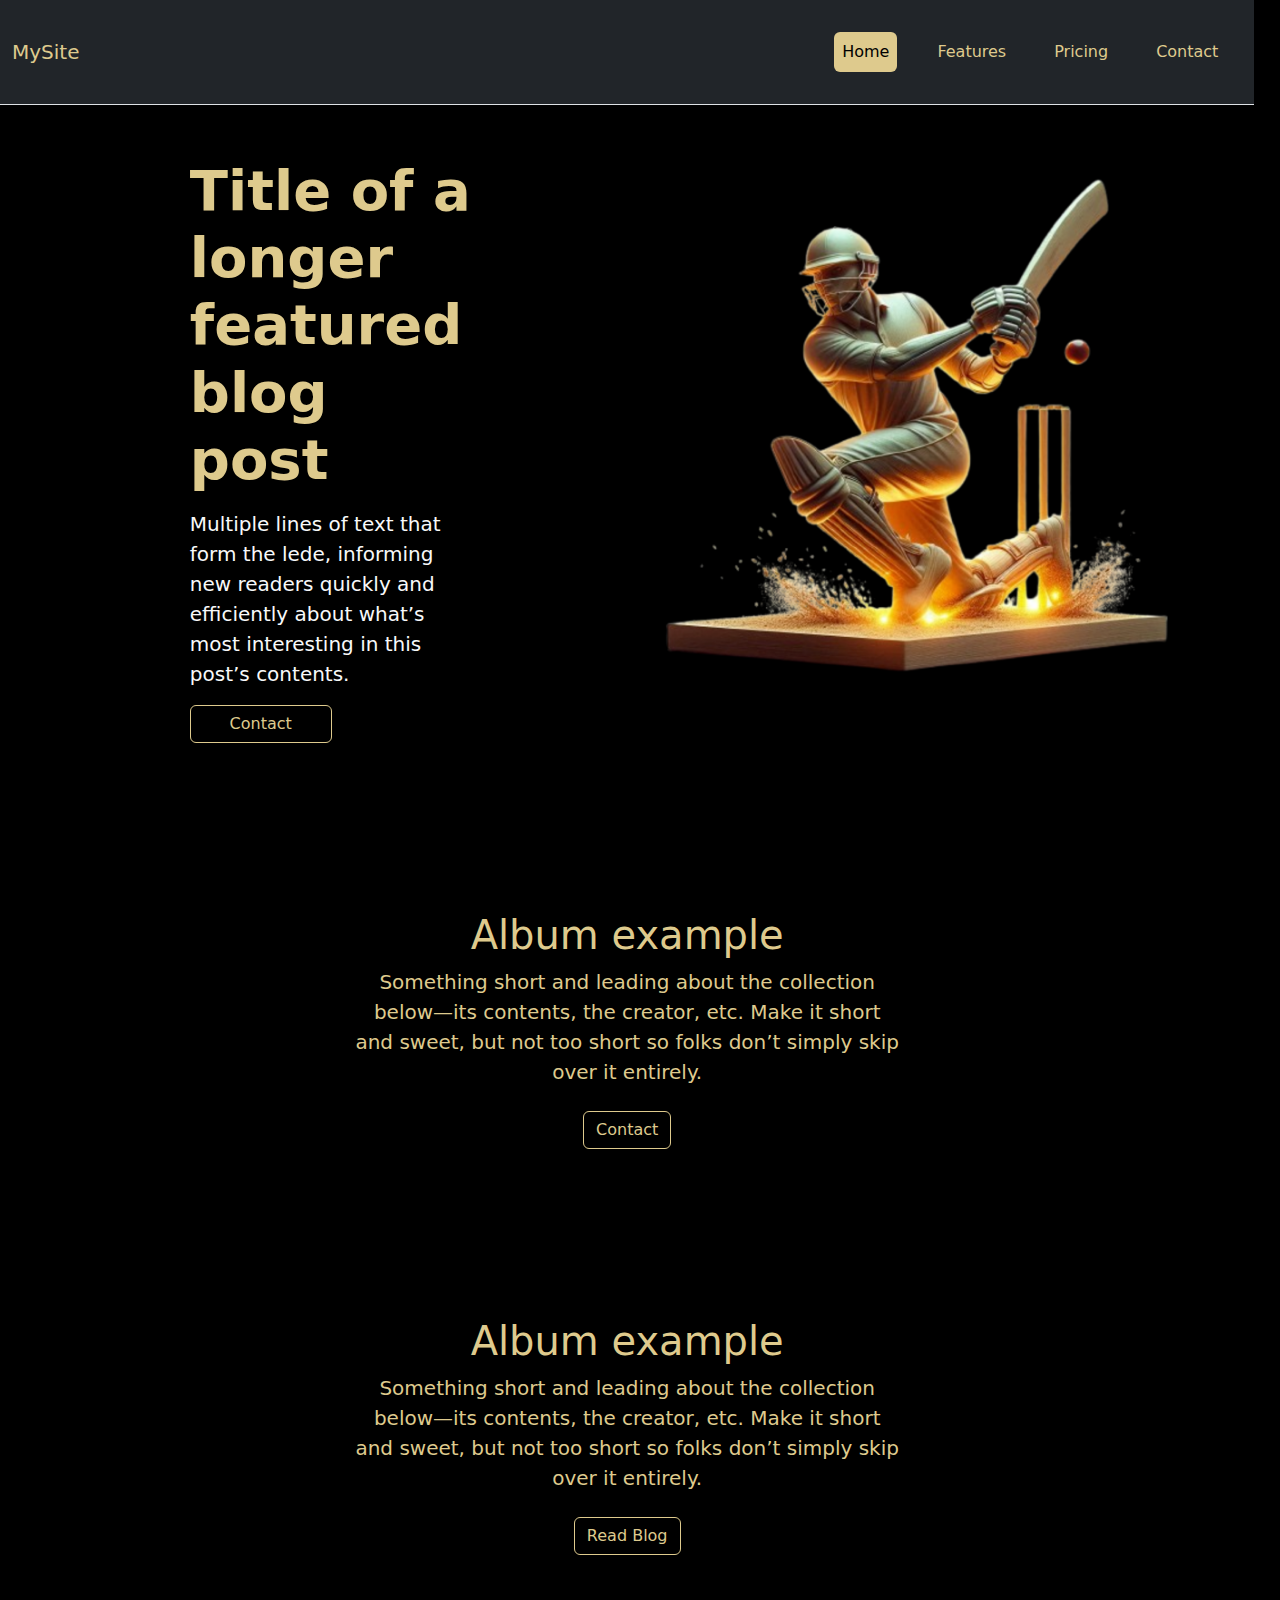
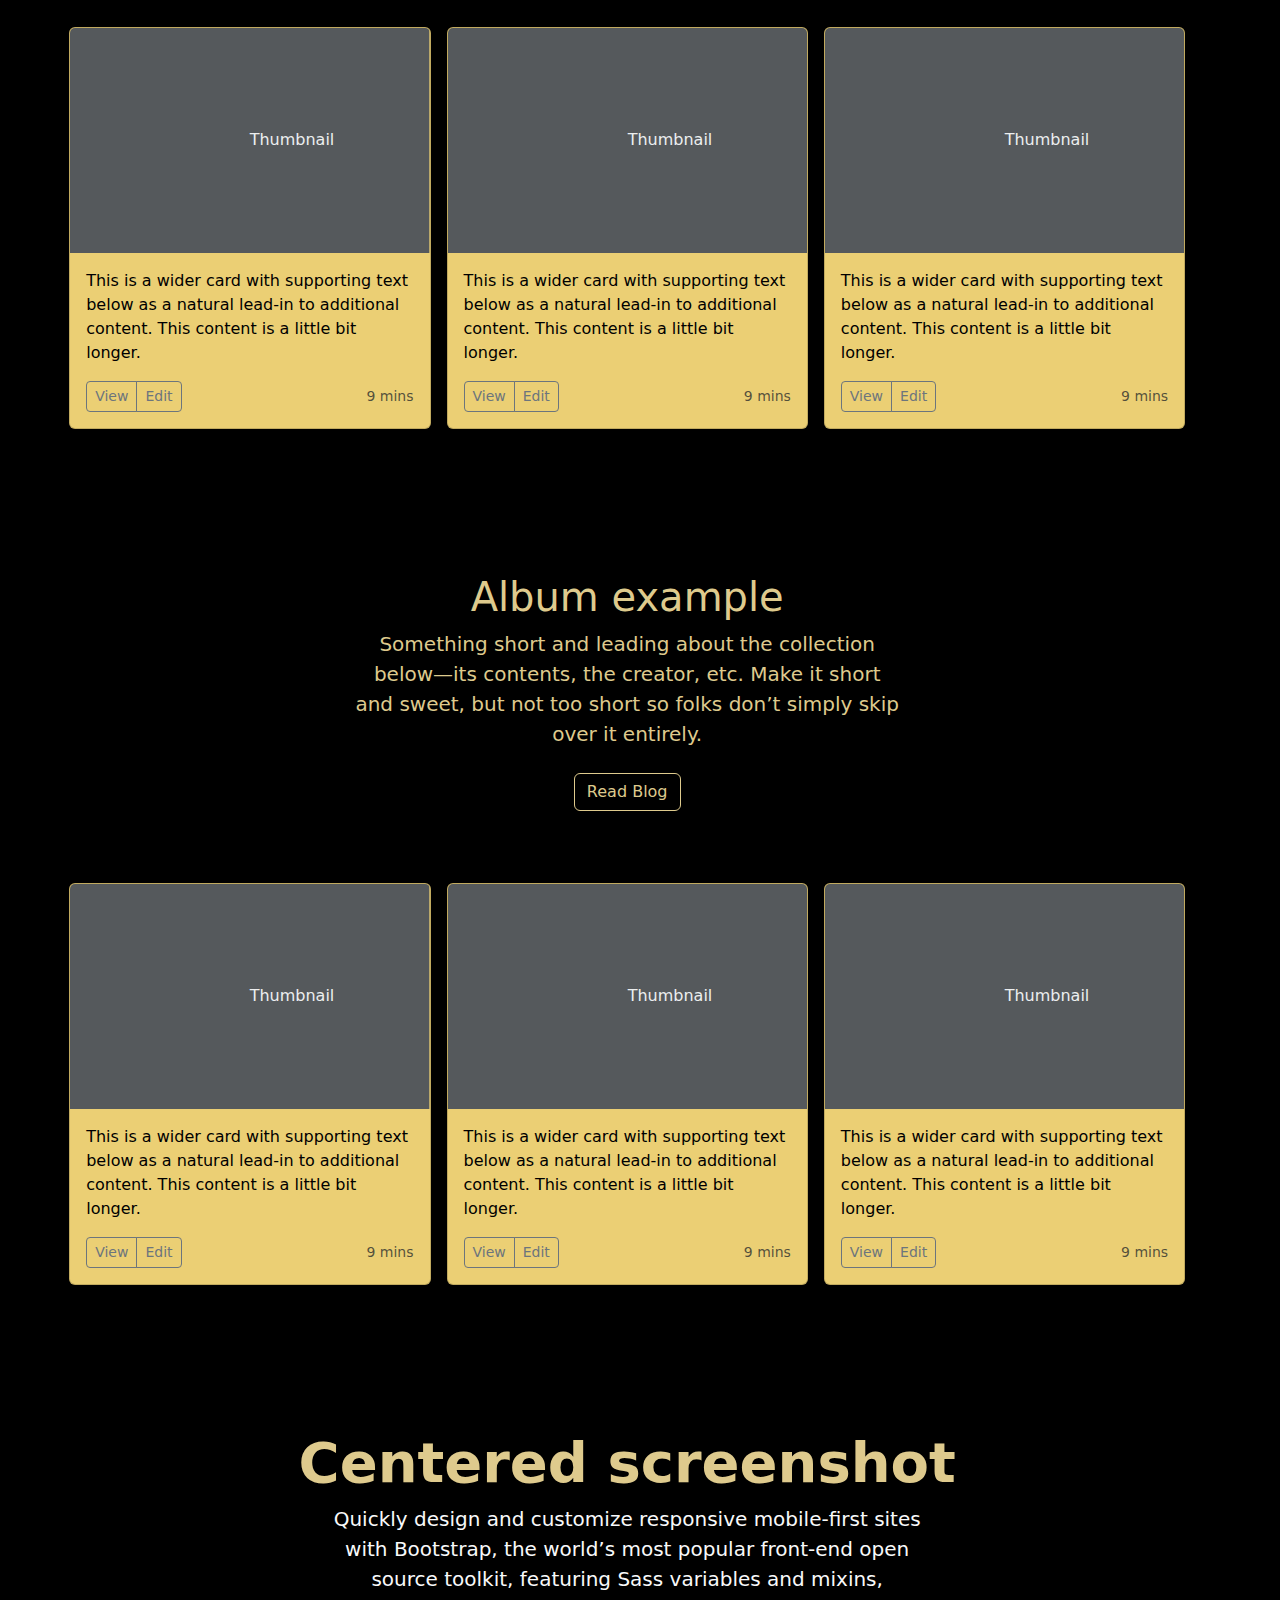
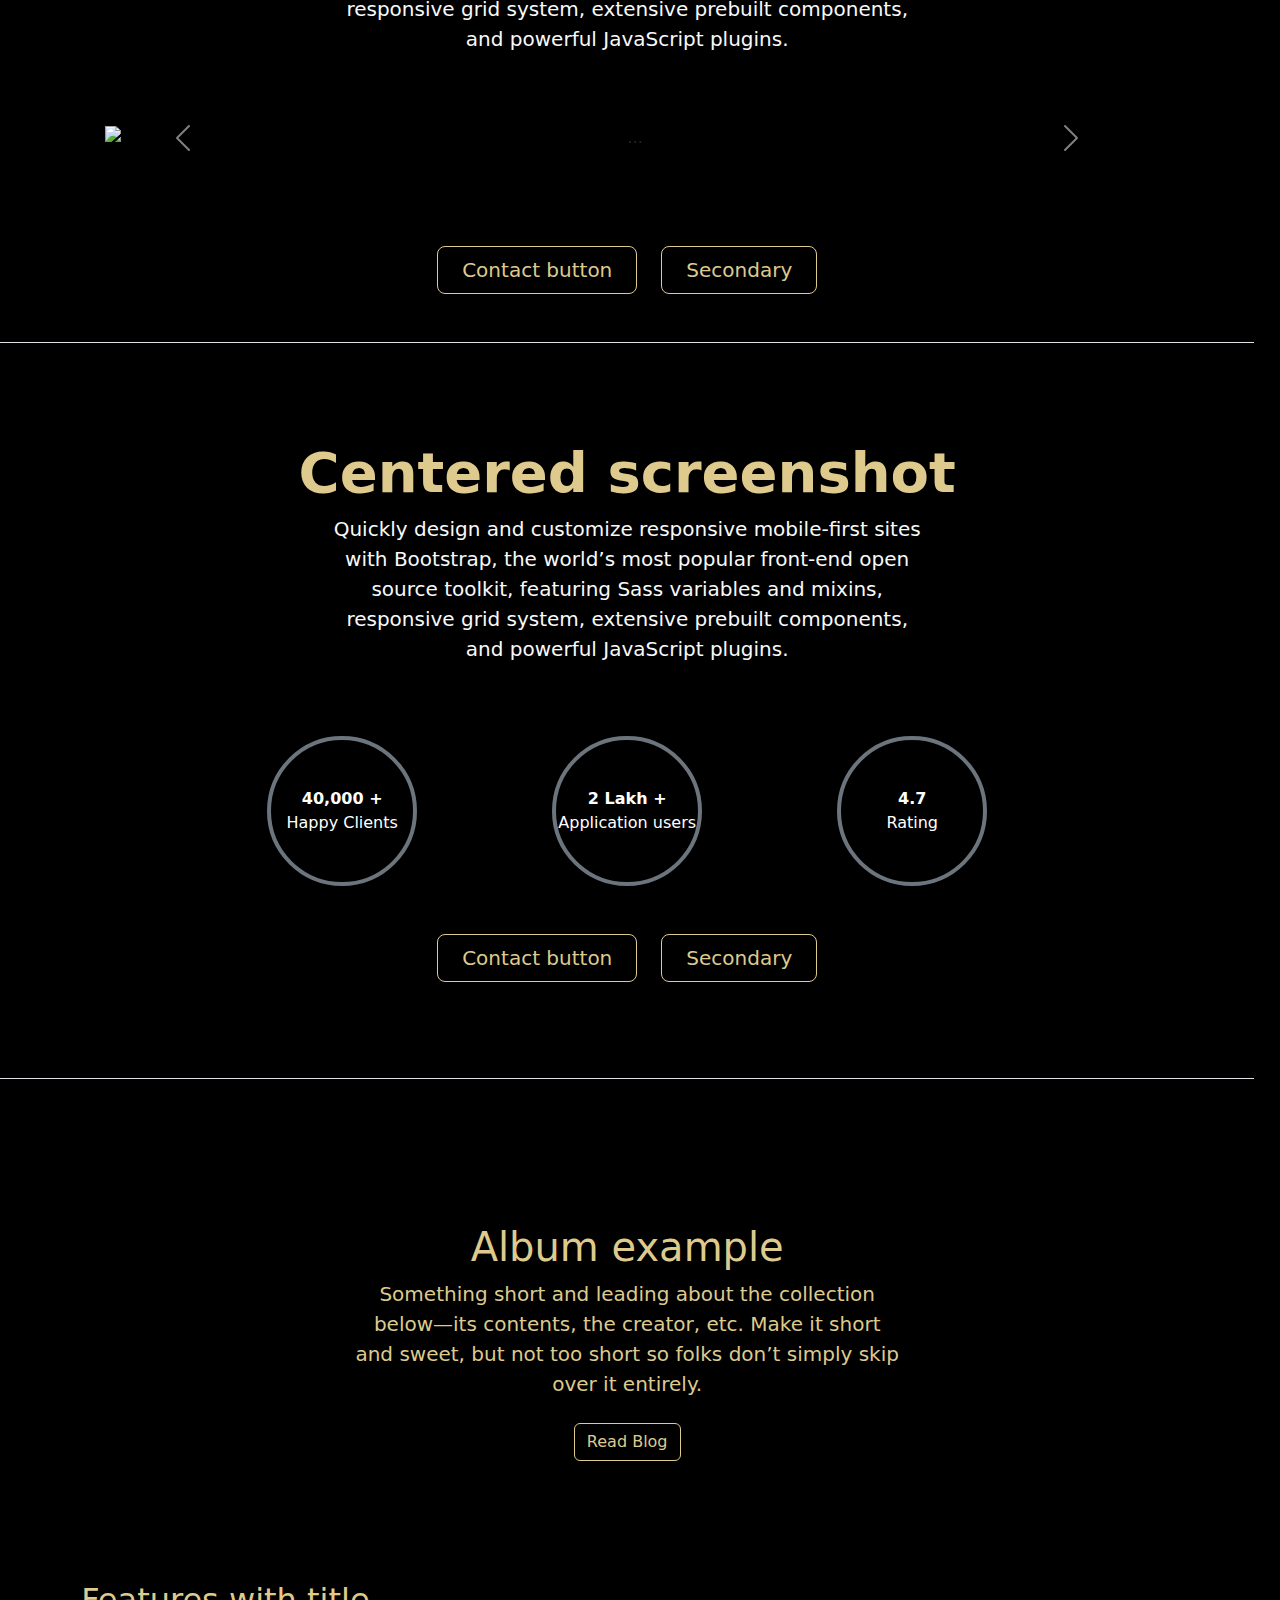
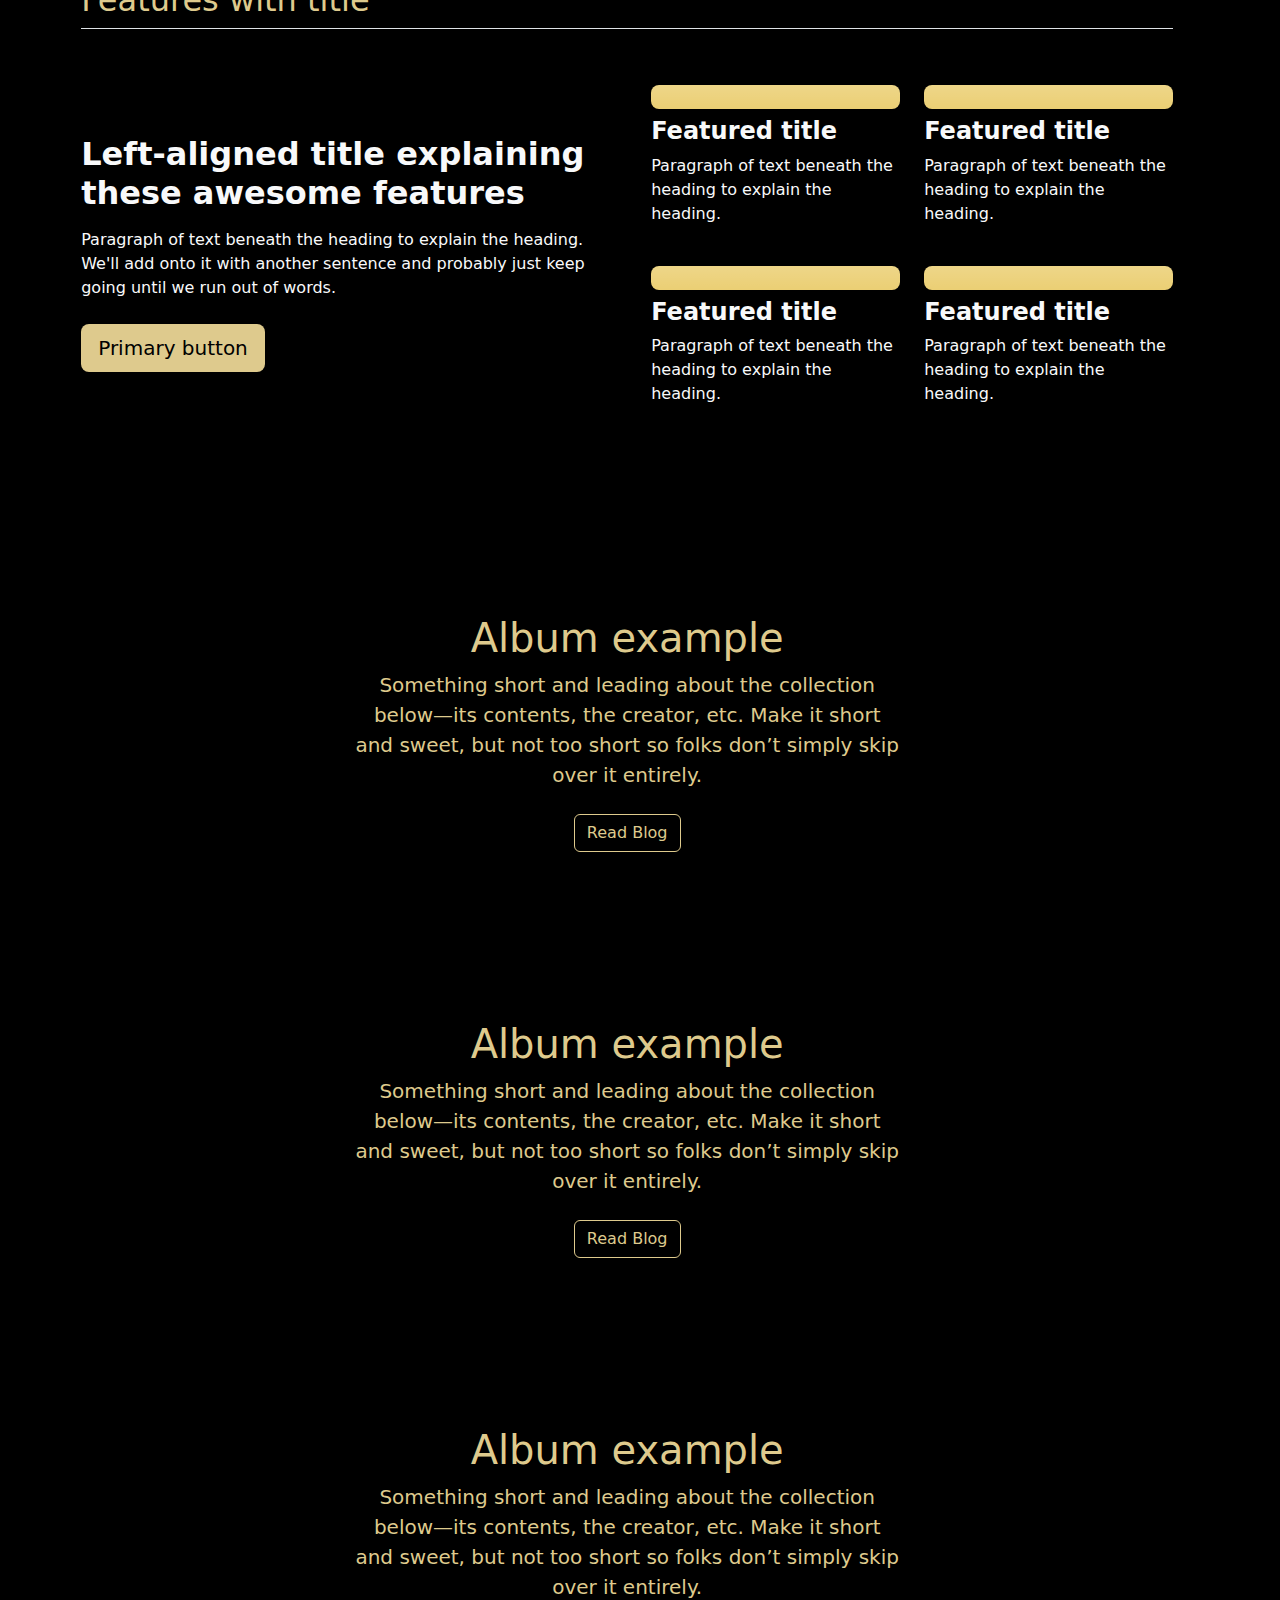
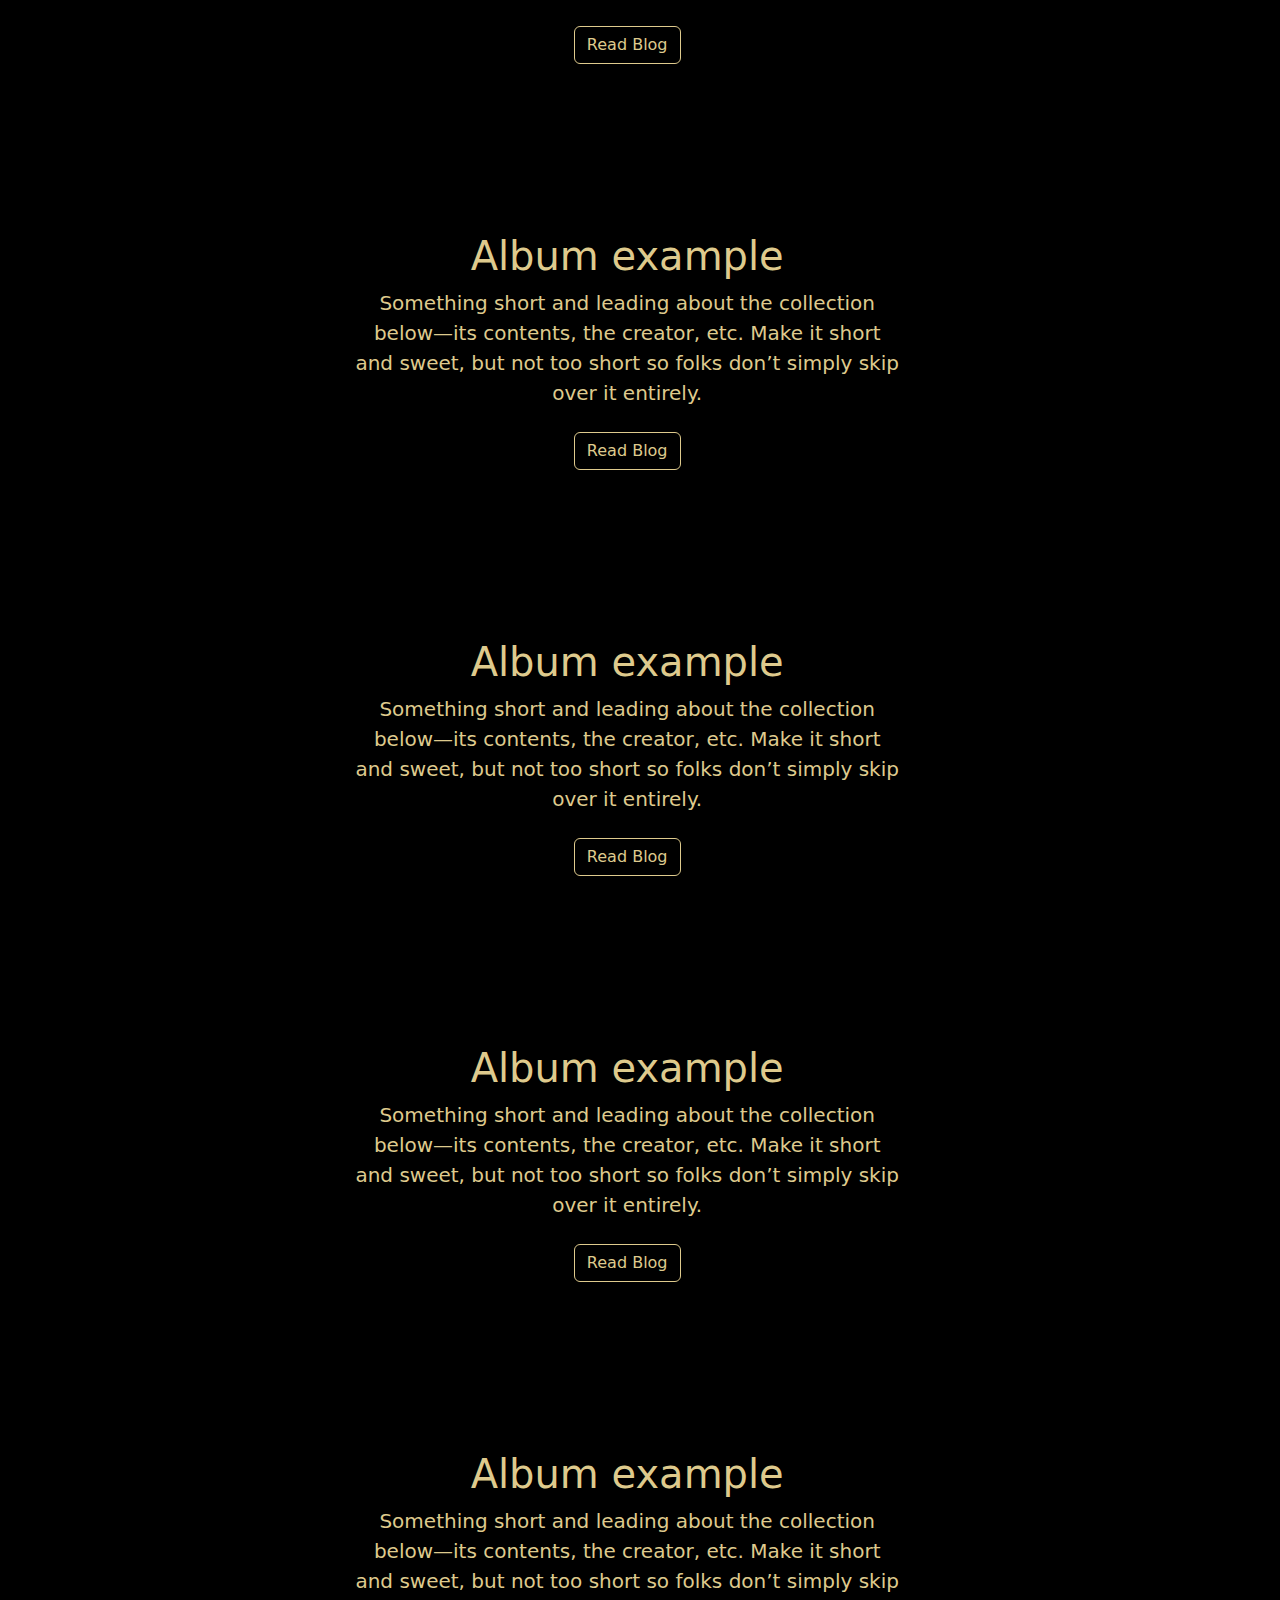
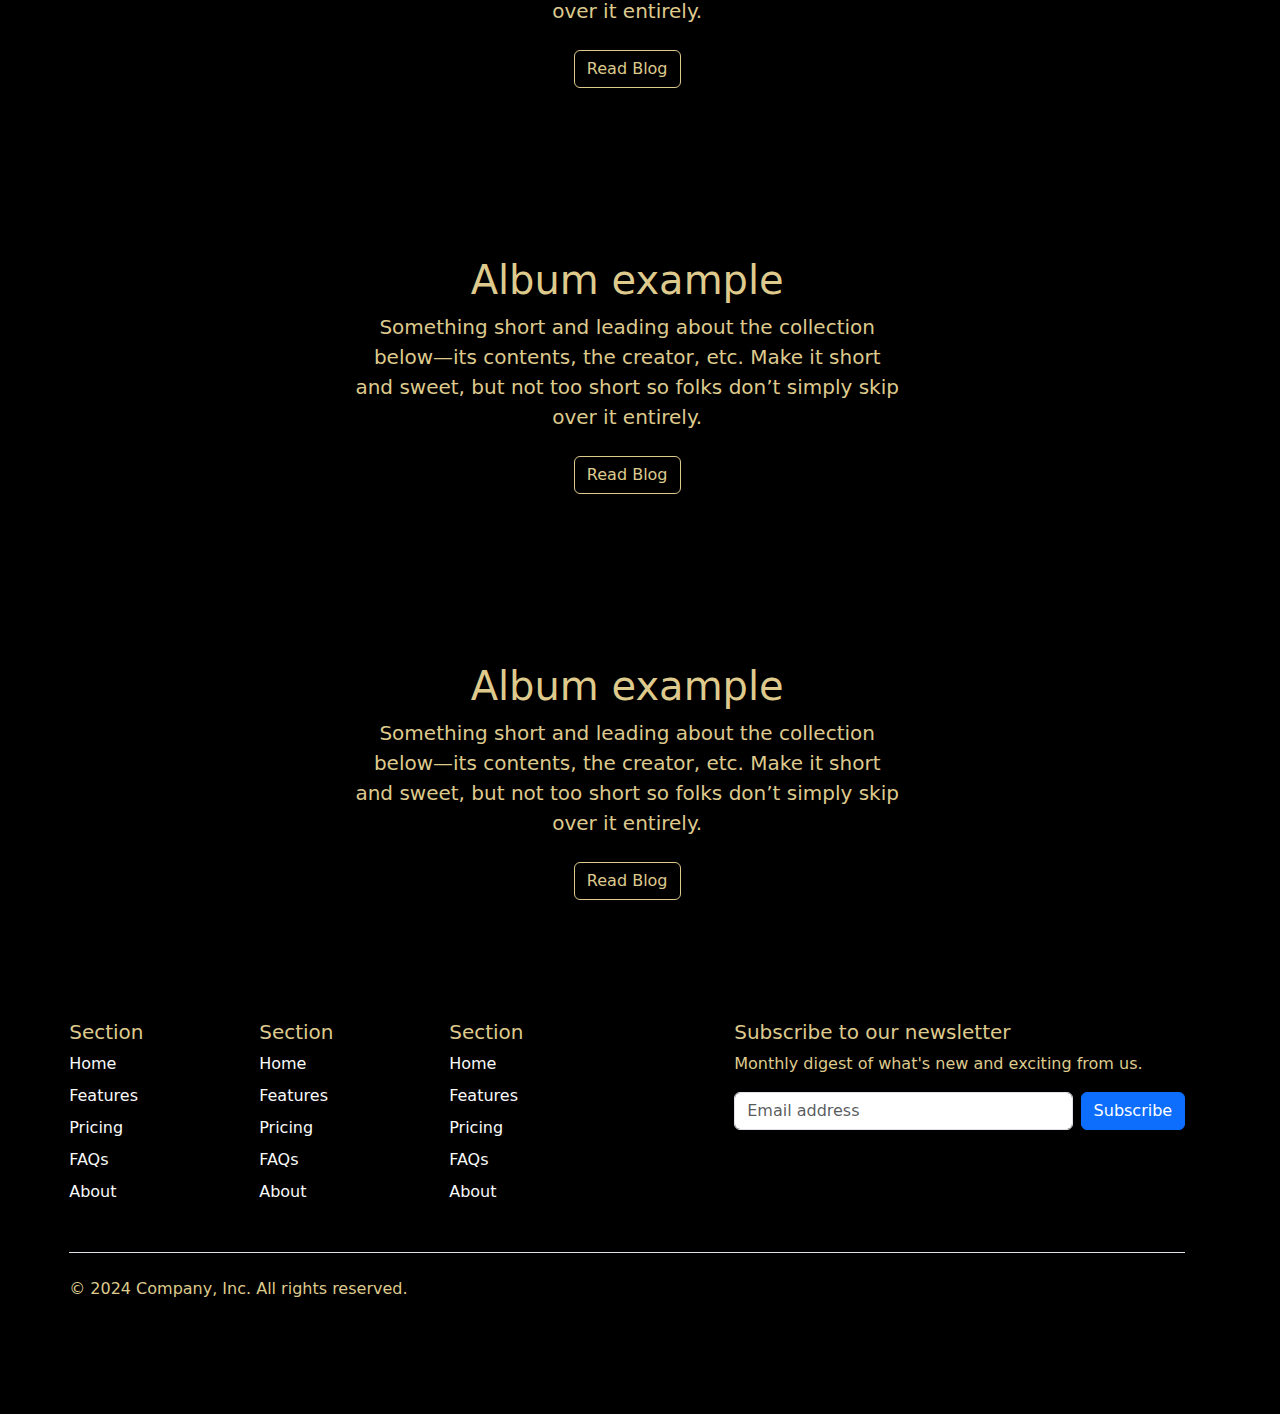
==== index.html @ 8dbb7ee0 "home page" ====
<!doctype html>
<html lang="en">

<head>
  <meta charset="utf-8">
  <meta name="viewport" content="width=device-width, initial-scale=1">
  <title>Bootstrap demo</title>
  <link href="https://cdn.jsdelivr.net/npm/bootstrap@5.3.3/dist/css/bootstrap.min.css" rel="stylesheet" integrity="sha384-QWTKZyjpPEjISv5WaRU9OFeRpok6YctnYmDr5pNlyT2bRjXh0JMhjY6hW+ALEwIH" crossorigin="anonymous">

  <style>
    /* Prevent the website from shrinking below 600px */
    body {
      /* min-width: 380px; */
      max-width: 98vw;
    }
    .text-bg{
      background-color: #EBCF74;
    }
    .activation {
      color: black;
      background-color: rgb(222 202 141);
    }
    
    .bg-card {
      color: black;
      background-color: #EBCF74;
    }

    .text-color {
      color: rgb(222 202 141);
    }

    .btn-full-color {
      color: black;
      background-color: rgb(222 202 141);
    }

    .btn-full-color:hover {
      color: black;
      background-color: rgb(219, 176, 50);
    }

    .btn-outline-warning:hover {
      background-color: rgb(222 202 141)
    }

    .btn-outline-warning {
      border-color: rgb(222 202 141);
      color: rgb(222 202 141);
    }

    .navbar-toggler {
      border-color: rgb(222 202 141);
      /* uses Bootstrap's yellow */
    }

    .navbar-toggler-icon {
      background-image: url("data:image/svg+xml;charset=utf8,%3Csvg viewBox='0 0 30 30' xmlns='http://www.w3.org/2000/svg'%3E%3Cpath stroke='%23ffc107' stroke-width='2' stroke-linecap='round' stroke-miterlimit='10' d='M4 7h22M4 15h22M4 23h22'/%3E%3C/svg%3E");
    }
  </style>

</head>

<body class="bg-black">
  <div class="main ">

    <!-- Navbar -->
    <!-- <div class="container sticky-top bg-dark">
            <header class="d-flex flex-wrap justify-content-center py-3 mb-4 border-bottom"> -->
    <!--link of logo-->
    <!-- <a href="/"
                    class="d-flex align-items-center mb-3 mb-md-0 me-md-auto link-body-emphasis text-decoration-none">
                    <svg class="bi me-2" width="40" height="32">
                        <use xlink:href="#bootstrap"></use>
                    </svg>
                    <span class="fs-4 text-color">Simple header</span>
                </a>

                <ul class="nav nav-pills ">
                    <li class="nav-item "><a href="#" class="nav-link  active bg-card text-dark"
                            aria-current="page">Home</a></li>
                    <li class="nav-item "><a href="#" class="nav-link  text-color">Features</a></li>
                    <li class="nav-item"><a href="#" class="nav-link text-color">Pricing</a></li>
                    <li class="nav-item"><a href="#" class="nav-link text-color">FAQs</a></li>
                    <li class="nav-item"><a href="#" class="nav-link text-color">About</a></li>
                </ul> -->
    <!-- </header>
        </div> -->
    <!-- Sticky Navbar -->
    <nav class="navbar navbar-expand-lg navbar-dark bg-dark sticky-top  py-3 mb-1 border-bottom">
      <div class="container-fluid ">
        <a class="navbar-brand text-color" href="#">MySite</a>
        <button class="navbar-toggler" type="button" data-bs-toggle="collapse" data-bs-target="#navbarNav" aria-controls="navbarNav" aria-expanded="false" aria-label="Toggle navigation">
          <span class="navbar-toggler-icon "></span>
        </button>

        <div class="collapse navbar-collapse" id="navbarNav">
          <ul class="navbar-nav ms-auto nav-pills">
            <!-- Align right on large screens -->
            <li class="nav-item m-2 p-2">
              <a class="nav-link  p-2 activation " aria-current="page" href="#">Home</a>
            </li>
            <li class="nav-item m-2 p-2">
              <a class="nav-link text-color p-2" href="#">Features</a>
            </li>
            <li class="nav-item m-2 p-2">
              <a class="nav-link text-color p-2" href="#">Pricing</a>
            </li>
            <li class="nav-item m-2 p-2">
              <a class="nav-link text-color p-2" href="#">Contact</a>
            </li>
          </ul>
        </div>
      </div>
    </nav>

    <!-- testing image -->
    <div class="bg row p-4 p-md-5 mb-4 rounded text-body-emphasis" style="background-image: url('./images/bg2.png')">
      <div class="col-12 col-md-6 order-1 order-md-0">
        <div class="col-lg-6 px-0 mx-auto">
          <h1 class="display-4  text-color fw-bold">Title of a longer featured blog post</h1>
          <p class="lead my-3 text-light">Multiple lines of text that form the lede, informing new readers
            quickly and efficiently about what’s most interesting in this post’s contents.</p>
          <button type="button" class=" btn btn-outline-warning col-6">Contact</button>
        </div>
      </div>
      <div class="col-12 col-md-6 order-0 order-md-1">
        <div class="col-auto ">
          <img src="./images/trans.png" class="img-fluid" alt="...">
        </div>
      </div>
    </div>

    <!-- text 1 -->
    <section class="py-5 text-center container pb-0">
      <div class="row py-lg-5">
        <div class="col-lg-6 col-md-8 mx-auto">
          <h1 class="text-color">Album example</h1>
          <p class="lead text-color">Something short and leading about the collection below—its contents,
            the creator, etc. Make it short and sweet, but not too short so folks don’t simply skip over it
            entirely.</p>
          <p>
            <a href="#" class="btn  my-2 btn-outline-warning">Contact</a>
          </p>
        </div>
      </div>
    </section>

    <!-- text 2 -->
    <section class="py-5 text-center container pb-0">
      <div class="row py-lg-5">
        <div class="col-lg-6 col-md-8 mx-auto">
          <h1 class="text-color">Album example</h1>
          <p class="lead text-color">Something short and leading about the collection below—its contents,
            the creator, etc. Make it short and sweet, but not too short so folks don’t simply skip over it
            entirely.</p>
          <p>
            <a href="#" class="btn  my-2 btn-outline-warning">Read Blog</a>
          </p>
        </div>
      </div>
    </section>

    <!-- blog posts  -->
    <div class="album py-5 pt-0">
      <div class="container">

        <div class="row row-cols-1 row-cols-sm-2 row-cols-md-3 g-3">

          <div class="col">
            <div class="card shadow-sm  bg-card">
              <svg class="bd-placeholder-img card-img-top" width="100%" height="225" xmlns="http://www.w3.org/2000/svg" role="img" aria-label="Placeholder: Thumbnail" preserveAspectRatio="xMidYMid slice" focusable="false">
                <title>Placeholder</title>
                <rect width="100%" height="100%" fill="#55595c"></rect><text x="50%" y="50%" fill="#eceeef" dy=".3em">Thumbnail</text>
              </svg>
              <div class="card-body">
                <p class="card-text">This is a wider card with supporting text below as a natural
                  lead-in to additional content. This content is a little bit longer.</p>
                <div class="d-flex justify-content-between align-items-center">
                  <div class="btn-group">
                    <button type="button" class="btn btn-sm btn-outline-secondary">View</button>
                    <button type="button" class="btn btn-sm btn-outline-secondary">Edit</button>
                  </div>
                  <small class="text-body-secondary">9 mins</small>
                </div>
              </div>
            </div>
          </div>
          <div class="col">
            <div class="card shadow-sm bg-card">
              <svg class="bd-placeholder-img card-img-top" width="100%" height="225" xmlns="http://www.w3.org/2000/svg" role="img" aria-label="Placeholder: Thumbnail" preserveAspectRatio="xMidYMid slice" focusable="false">
                <title>Placeholder</title>
                <rect width="100%" height="100%" fill="#55595c"></rect><text x="50%" y="50%" fill="#eceeef" dy=".3em">Thumbnail</text>
              </svg>
              <div class="card-body">
                <p class="card-text">This is a wider card with supporting text below as a natural
                  lead-in to additional content. This content is a little bit longer.</p>
                <div class="d-flex justify-content-between align-items-center">
                  <div class="btn-group">
                    <button type="button" class="btn btn-sm btn-outline-secondary">View</button>
                    <button type="button" class="btn btn-sm btn-outline-secondary">Edit</button>
                  </div>
                  <small class="text-body-secondary">9 mins</small>
                </div>
              </div>
            </div>
          </div>
          <div class="col">
            <div class="card shadow-sm bg-card">
              <svg class="bd-placeholder-img card-img-top" width="100%" height="225" xmlns="http://www.w3.org/2000/svg" role="img" aria-label="Placeholder: Thumbnail" preserveAspectRatio="xMidYMid slice" focusable="false">
                <title>Placeholder</title>
                <rect width="100%" height="100%" fill="#55595c"></rect><text x="50%" y="50%" fill="#eceeef" dy=".3em">Thumbnail</text>
              </svg>
              <div class="card-body">
                <p class="card-text">This is a wider card with supporting text below as a natural
                  lead-in to additional content. This content is a little bit longer.</p>
                <div class="d-flex justify-content-between align-items-center">
                  <div class="btn-group">
                    <button type="button" class="btn btn-sm btn-outline-secondary">View</button>
                    <button type="button" class="btn btn-sm btn-outline-secondary">Edit</button>
                  </div>
                  <small class="text-body-secondary">9 mins</small>
                </div>
              </div>
            </div>
          </div>
        </div>
      </div>
    </div>

    <!-- second card  -->
    <!-- second card text  -->
    <section class="py-5 text-center container pb-0">
      <div class="row py-lg-5">
        <div class="col-lg-6 col-md-8 mx-auto">
          <h1 class="text-color">Album example</h1>
          <p class="lead text-color">Something short and leading about the collection below—its contents,
            the creator, etc. Make it short and sweet, but not too short so folks don’t simply skip over it
            entirely.</p>
          <p>
            <a href="#" class="btn  my-2 btn-outline-warning">Read Blog</a>
          </p>
        </div>
      </div>
    </section>

    <!-- 2nd card cards -->
    <div class="album py-5 pt-0">
      <div class="container">

        <div class="row row-cols-1 row-cols-sm-2 row-cols-md-3 g-3">

          <div class="col">
            <div class="card shadow-sm  bg-card">
              <svg class="bd-placeholder-img card-img-top" width="100%" height="225" xmlns="http://www.w3.org/2000/svg" role="img" aria-label="Placeholder: Thumbnail" preserveAspectRatio="xMidYMid slice" focusable="false">
                <title>Placeholder</title>
                <rect width="100%" height="100%" fill="#55595c"></rect><text x="50%" y="50%" fill="#eceeef" dy=".3em">Thumbnail</text>
              </svg>
              <div class="card-body">
                <p class="card-text">This is a wider card with supporting text below as a natural
                  lead-in to additional content. This content is a little bit longer.</p>
                <div class="d-flex justify-content-between align-items-center">
                  <div class="btn-group">
                    <button type="button" class="btn btn-sm btn-outline-secondary">View</button>
                    <button type="button" class="btn btn-sm btn-outline-secondary">Edit</button>
                  </div>
                  <small class="text-body-secondary">9 mins</small>
                </div>
              </div>
            </div>
          </div>
          <div class="col">
            <div class="card shadow-sm bg-card">
              <svg class="bd-placeholder-img card-img-top" width="100%" height="225" xmlns="http://www.w3.org/2000/svg" role="img" aria-label="Placeholder: Thumbnail" preserveAspectRatio="xMidYMid slice" focusable="false">
                <title>Placeholder</title>
                <rect width="100%" height="100%" fill="#55595c"></rect><text x="50%" y="50%" fill="#eceeef" dy=".3em">Thumbnail</text>
              </svg>
              <div class="card-body">
                <p class="card-text">This is a wider card with supporting text below as a natural
                  lead-in to additional content. This content is a little bit longer.</p>
                <div class="d-flex justify-content-between align-items-center">
                  <div class="btn-group">
                    <button type="button" class="btn btn-sm btn-outline-secondary">View</button>
                    <button type="button" class="btn btn-sm btn-outline-secondary">Edit</button>
                  </div>
                  <small class="text-body-secondary">9 mins</small>
                </div>
              </div>
            </div>
          </div>
          <div class="col">
            <div class="card shadow-sm bg-card">
              <svg class="bd-placeholder-img card-img-top" width="100%" height="225" xmlns="http://www.w3.org/2000/svg" role="img" aria-label="Placeholder: Thumbnail" preserveAspectRatio="xMidYMid slice" focusable="false">
                <title>Placeholder</title>
                <rect width="100%" height="100%" fill="#55595c"></rect><text x="50%" y="50%" fill="#eceeef" dy=".3em">Thumbnail</text>
              </svg>
              <div class="card-body">
                <p class="card-text">This is a wider card with supporting text below as a natural
                  lead-in to additional content. This content is a little bit longer.</p>
                <div class="d-flex justify-content-between align-items-center">
                  <div class="btn-group">
                    <button type="button" class="btn btn-sm btn-outline-secondary">View</button>
                    <button type="button" class="btn btn-sm btn-outline-secondary">Edit</button>
                  </div>
                  <small class="text-body-secondary">9 mins</small>
                </div>
              </div>
            </div>
          </div>
        </div>
      </div>
    </div>

    <!-- player testimonial  -->
    <div class="px-4 pt-5 my-5 text-center border-bottom">
      <h1 class="display-4 fw-bold text-color">Centered screenshot</h1>
      <div class="col-lg-6 mx-auto">
        <p class="lead mb-4 text-light">Quickly design and customize responsive mobile-first sites with
          Bootstrap, the world’s most popular front-end open source toolkit, featuring Sass variables and
          mixins, responsive grid system, extensive prebuilt components, and powerful JavaScript plugins.</p>

      </div>
      <!--player testimonial image  -->
      <div class="overflow-hidden mb-5" style="max-height: 60vh;">
        <div class="container p-5 ">
          <div id="carouselExampleAutoplaying" class="carousel slide" data-bs-ride="carousel">
            <div class="carousel-inner">
              <div class="carousel-item active">
                <img src="./images/bg2.png" class="d-block w-100" alt="...">
              </div>
              <div class="carousel-item">
                <img src="./images/bg2.png" class="d-block w-100" alt="...">
              </div>
              <div class="carousel-item">
                <img src="./images/bg2.png" class="d-block w-100" alt="...">
              </div>
            </div>
            <button class="carousel-control-prev" type="button" data-bs-target="#carouselExampleAutoplaying" data-bs-slide="prev">
              <span class="carousel-control-prev-icon" aria-hidden="true"></span>
              <span class="visually-hidden">Previous</span>
            </button>
            <button class="carousel-control-next" type="button" data-bs-target="#carouselExampleAutoplaying" data-bs-slide="next">
              <span class="carousel-control-next-icon" aria-hidden="true"></span>
              <span class="visually-hidden">Next</span>
            </button>
          </div>
        </div>
      </div>
      <!--player testimonial button  -->
      <div class="d-grid gap-2 d-sm-flex justify-content-sm-center mb-5">
        <button type="button" class="btn btn-outline-warning btn-lg px-4 me-sm-3">Contact button</button>
        <button type="button" class="btn btn-outline-warning btn-lg px-4">Secondary</button>
      </div>
    </div>

    <!-- customers    -->
    <div class="px-4 pt-5 my-5 text-center border-bottom">
      <h1 class="display-4 fw-bold text-color">Centered screenshot</h1>
      <div class="col-lg-6 mx-auto">
        <p class="lead mb-4 text-light">Quickly design and customize responsive mobile-first sites with Bootstrap, the world’s most popular front-end open source toolkit, featuring Sass variables and mixins, responsive grid system, extensive prebuilt components, and powerful JavaScript plugins.</p>

      </div>

      <!-- circle element  -->
      <div class="container text-center py-5">
        <!-- Statistics Section -->
        <div class="row text-white justify-content-center mb-4">
          <div class="col-md-3 col-sm-6">
            <div class="rounded-circle border border-4 border-secondary d-flex flex-column justify-content-center align-items-center mx-auto  " style="width: 150px; height: 150px;">
              <strong>40,000 +</strong>
              <p class="mb-0">Happy Clients</p>
            </div>
          </div>
          <div class="col-md-3 col-sm-6">
            <div class="rounded-circle border border-4 border-secondary d-flex flex-column justify-content-center align-items-center mx-auto " style="width: 150px; height: 150px;">
              <strong>2 Lakh +</strong>
              <p class="mb-0">Application users</p>
            </div>
          </div>
          <div class="col-md-3 col-sm-6">
            <div class="rounded-circle border border-4 border-secondary d-flex flex-column justify-content-center align-items-center mx-auto  " style="width: 150px; height: 150px;">
              <strong>4.7</strong>
              <p class="mb-0">Rating</p>
            </div>
          </div>
        </div>

        <!-- Buttons Section -->
        <div class="d-grid gap-2 d-sm-flex justify-content-sm-center mb-5 mt-5">
          <button type="button" class="btn btn-outline-warning btn-lg px-4 me-sm-3">Contact button</button>
          <button type="button" class="btn btn-outline-warning btn-lg px-4">Secondary</button>
        </div>
      </div>
    </div>

    <!-- Text 3  -->
    <section class="py-5 text-center container pb-0">
      <div class="row py-lg-5">
        <div class="col-lg-6 col-md-8 mx-auto">
          <h1 class="text-color">Album example</h1>
          <p class="lead text-color">Something short and leading about the collection below—its contents,
            the creator, etc. Make it short and sweet, but not too short so folks don’t simply skip over it
            entirely.</p>
          <p>
            <a href="#" class="btn  my-2 btn-outline-warning">Read Blog</a>
          </p>
        </div>
      </div>
    </section>

    <!-- features  -->
    <div class="container px-4 py-5">
      <h2 class="pb-2 border-bottom text-color">Features with title</h2>

      <div class="row row-cols-1 row-cols-md-2 align-items-md-center g-5 py-5">
        <div class="col d-flex flex-column align-items-start gap-2">
          <h2 class="fw-bold text-light">Left-aligned title explaining these awesome features</h2>
          <p class="text-light">Paragraph of text beneath the heading to explain the heading. We'll add onto it with another sentence and probably just keep going until we run out of words.</p>
          <a href="#" class="btn btn-full-color btn-lg">Primary button</a>
        </div>

        <div class="col">
          <div class="row row-cols-1 row-cols-sm-2 g-4">
            <div class="col d-flex flex-column gap-2">
              <div class="feature-icon-small d-inline-flex align-items-center justify-content-center text-bg bg-gradient fs-4 rounded-3">
                <svg class="bi" width="1em" height="1em">
                  <use xlink:href="#collection"></use>
                </svg>
              </div>
              <h4 class="fw-semibold mb-0 text-light">Featured title</h4>
              <p class="text-light">Paragraph of text beneath the heading to explain the heading.</p>
            </div>

            <div class="col d-flex flex-column gap-2">
              <div class="feature-icon-small d-inline-flex align-items-center justify-content-center text-bg bg-gradient fs-4 rounded-3">
                <svg class="bi" width="1em" height="1em">
                  <use xlink:href="#gear-fill"></use>
                </svg>
              </div>
              <h4 class="fw-semibold mb-0 text-light">Featured title</h4>
              <p class="text-light">Paragraph of text beneath the heading to explain the heading.</p>
            </div>

            <div class="col d-flex flex-column gap-2">
              <div class="feature-icon-small d-inline-flex align-items-center justify-content-center text-bg bg-gradient fs-4 rounded-3">
                <svg class="bi" width="1em" height="1em">
                  <use xlink:href="#speedometer"></use>
                </svg>
              </div>
              <h4 class="fw-semibold mb-0 text-light">Featured title</h4>
              <p class="text-light">Paragraph of text beneath the heading to explain the heading.</p>
            </div>

            <div class="col d-flex flex-column gap-2">
              <div class="feature-icon-small d-inline-flex align-items-center justify-content-center text-bg bg-gradient fs-4 rounded-3">
                <svg class="bi" width="1em" height="1em">
                  <use xlink:href="#table"></use>
                </svg>
              </div>
              <h4 class="fw-semibold mb-0 text-light">Featured title</h4>
              <p class="text-light">Paragraph of text beneath the heading to explain the heading.</p>
            </div>
          </div>
        </div>
      </div>
    </div>

    <!-- texts 4  -->
    <section class="py-5 text-center container pb-0">
      <div class="row py-lg-5">
        <div class="col-lg-6 col-md-8 mx-auto">
          <h1 class="text-color">Album example</h1>
          <p class="lead text-color">Something short and leading about the collection below—its contents,
            the creator, etc. Make it short and sweet, but not too short so folks don’t simply skip over it
            entirely.</p>
          <p>
            <a href="#" class="btn  my-2 btn-outline-warning">Read Blog</a>
          </p>
        </div>
      </div>
    </section>

    <!-- texts 5  -->
    <section class="py-5 text-center container pb-0">
      <div class="row py-lg-5">
        <div class="col-lg-6 col-md-8 mx-auto">
          <h1 class="text-color">Album example</h1>
          <p class="lead text-color">Something short and leading about the collection below—its contents,
            the creator, etc. Make it short and sweet, but not too short so folks don’t simply skip over it
            entirely.</p>
          <p>
            <a href="#" class="btn  my-2 btn-outline-warning">Read Blog</a>
          </p>
        </div>
      </div>
    </section>

    <!-- texts 6  -->
    <section class="py-5 text-center container pb-0">
      <div class="row py-lg-5">
        <div class="col-lg-6 col-md-8 mx-auto">
          <h1 class="text-color">Album example</h1>
          <p class="lead text-color">Something short and leading about the collection below—its contents,
            the creator, etc. Make it short and sweet, but not too short so folks don’t simply skip over it
            entirely.</p>
          <p>
            <a href="#" class="btn  my-2 btn-outline-warning">Read Blog</a>
          </p>
        </div>
      </div>
    </section>

    <!-- texts 7  -->
    <section class="py-5 text-center container pb-0">
      <div class="row py-lg-5">
        <div class="col-lg-6 col-md-8 mx-auto">
          <h1 class="text-color">Album example</h1>
          <p class="lead text-color">Something short and leading about the collection below—its contents,
            the creator, etc. Make it short and sweet, but not too short so folks don’t simply skip over it
            entirely.</p>
          <p>
            <a href="#" class="btn  my-2 btn-outline-warning">Read Blog</a>
          </p>
        </div>
      </div>
    </section>

    <!-- texts 8  -->
    <section class="py-5 text-center container pb-0">
      <div class="row py-lg-5">
        <div class="col-lg-6 col-md-8 mx-auto">
          <h1 class="text-color">Album example</h1>
          <p class="lead text-color">Something short and leading about the collection below—its contents,
            the creator, etc. Make it short and sweet, but not too short so folks don’t simply skip over it
            entirely.</p>
          <p>
            <a href="#" class="btn  my-2 btn-outline-warning">Read Blog</a>
          </p>
        </div>
      </div>
    </section>

    <!-- texts 9  -->
    <section class="py-5 text-center container pb-0">
      <div class="row py-lg-5">
        <div class="col-lg-6 col-md-8 mx-auto">
          <h1 class="text-color">Album example</h1>
          <p class="lead text-color">Something short and leading about the collection below—its contents,
            the creator, etc. Make it short and sweet, but not too short so folks don’t simply skip over it
            entirely.</p>
          <p>
            <a href="#" class="btn  my-2 btn-outline-warning">Read Blog</a>
          </p>
        </div>
      </div>
    </section>

    <!-- texts 10  -->
    <section class="py-5 text-center container pb-0">
      <div class="row py-lg-5">
        <div class="col-lg-6 col-md-8 mx-auto">
          <h1 class="text-color">Album example</h1>
          <p class="lead text-color">Something short and leading about the collection below—its contents,
            the creator, etc. Make it short and sweet, but not too short so folks don’t simply skip over it
            entirely.</p>
          <p>
            <a href="#" class="btn  my-2 btn-outline-warning">Read Blog</a>
          </p>
        </div>
      </div>
    </section>

    <!-- texts 11  -->
    <section class="py-5 text-center container pb-0">
      <div class="row py-lg-5">
        <div class="col-lg-6 col-md-8 mx-auto">
          <h1 class="text-color">Album example</h1>
          <p class="lead text-color">Something short and leading about the collection below—its contents,
            the creator, etc. Make it short and sweet, but not too short so folks don’t simply skip over it
            entirely.</p>
          <p>
            <a href="#" class="btn  my-2 btn-outline-warning">Read Blog</a>
          </p>
        </div>
      </div>
    </section>

    <!-- texts 12  -->
    <section class="py-5 text-center container pb-0">
      <div class="row py-lg-5">
        <div class="col-lg-6 col-md-8 mx-auto">
          <h1 class="text-color">Album example</h1>
          <p class="lead text-color">Something short and leading about the collection below—its contents,
            the creator, etc. Make it short and sweet, but not too short so folks don’t simply skip over it
            entirely.</p>
          <p>
            <a href="#" class="btn  my-2 btn-outline-warning">Read Blog</a>
          </p>
        </div>
      </div>
    </section>


    <!-- testing  -->

    <!-- footer  -->
    <div class="container text-color">
      <footer class="py-5">
        <div class="row">
          <div class="col-6 col-md-2 mb-3">
            <h5>Section</h5>
            <ul class="nav flex-column">
              <li class="nav-item mb-2"><a href="#" class="nav-link p-0 text-light">Home</a></li>
              <li class="nav-item mb-2"><a href="#" class="nav-link p-0 text-light">Features</a></li>
              <li class="nav-item mb-2"><a href="#" class="nav-link p-0 text-light">Pricing</a></li>
              <li class="nav-item mb-2"><a href="#" class="nav-link p-0 text-light">FAQs</a></li>
              <li class="nav-item mb-2"><a href="#" class="nav-link p-0 text-light">About</a></li>
            </ul>
          </div>

          <div class="col-6 col-md-2 mb-3">
            <h5>Section</h5>
            <ul class="nav flex-column">
              <li class="nav-item mb-2"><a href="#" class="nav-link p-0 text-light">Home</a></li>
              <li class="nav-item mb-2"><a href="#" class="nav-link p-0 text-light">Features</a></li>
              <li class="nav-item mb-2"><a href="#" class="nav-link p-0 text-light">Pricing</a></li>
              <li class="nav-item mb-2"><a href="#" class="nav-link p-0 text-light">FAQs</a></li>
              <li class="nav-item mb-2"><a href="#" class="nav-link p-0 text-light">About</a></li>
            </ul>
          </div>

          <div class="col-6 col-md-2 mb-3">
            <h5>Section</h5>
            <ul class="nav flex-column">
              <li class="nav-item mb-2"><a href="#" class="nav-link p-0 text-light">Home</a></li>
              <li class="nav-item mb-2"><a href="#" class="nav-link p-0 text-light">Features</a></li>
              <li class="nav-item mb-2"><a href="#" class="nav-link p-0 text-light">Pricing</a></li>
              <li class="nav-item mb-2"><a href="#" class="nav-link p-0 text-light">FAQs</a></li>
              <li class="nav-item mb-2"><a href="#" class="nav-link p-0 text-light">About</a></li>
            </ul>
          </div>

          <div class="col-md-5 offset-md-1 mb-3">
            <form>
              <h5>Subscribe to our newsletter</h5>
              <p>Monthly digest of what's new and exciting from us.</p>
              <div class="d-flex flex-column flex-sm-row w-100 gap-2">
                <label for="newsletter1" class="visually-hidden">Email address</label>
                <input id="newsletter1" type="text" class="form-control" placeholder="Email address">
                <button class="btn btn-primary" type="button">Subscribe</button>
              </div>
            </form>
          </div>
        </div>

        <div class="d-flex flex-column flex-sm-row justify-content-between py-4 my-4 border-top">
          <p>© 2024 Company, Inc. All rights reserved.</p>
          <ul class="list-unstyled d-flex">
            <li class="ms-3"><a class="link-body-emphasis" href="#"><svg class="bi" width="24" height="24">
                  <use xlink:href="#twitter"></use>
                </svg></a></li>
            <li class="ms-3"><a class="link-body-emphasis" href="#"><svg class="bi" width="24" height="24">
                  <use xlink:href="#instagram"></use>
                </svg></a></li>
            <li class="ms-3"><a class="link-body-emphasis" href="#"><svg class="bi" width="24" height="24">
                  <use xlink:href="#facebook"></use>
                </svg></a></li>
          </ul>
        </div>
      </footer>
    </div>

  </div>


  <script src="https://cdn.jsdelivr.net/npm/bootstrap@5.3.3/dist/js/bootstrap.bundle.min.js" integrity="sha384-YvpcrYf0tY3lHB60NNkmXc5s9fDVZLESaAA55NDzOxhy9GkcIdslK1eN7N6jIeHz" crossorigin="anonymous"></script>
</body>

</html>
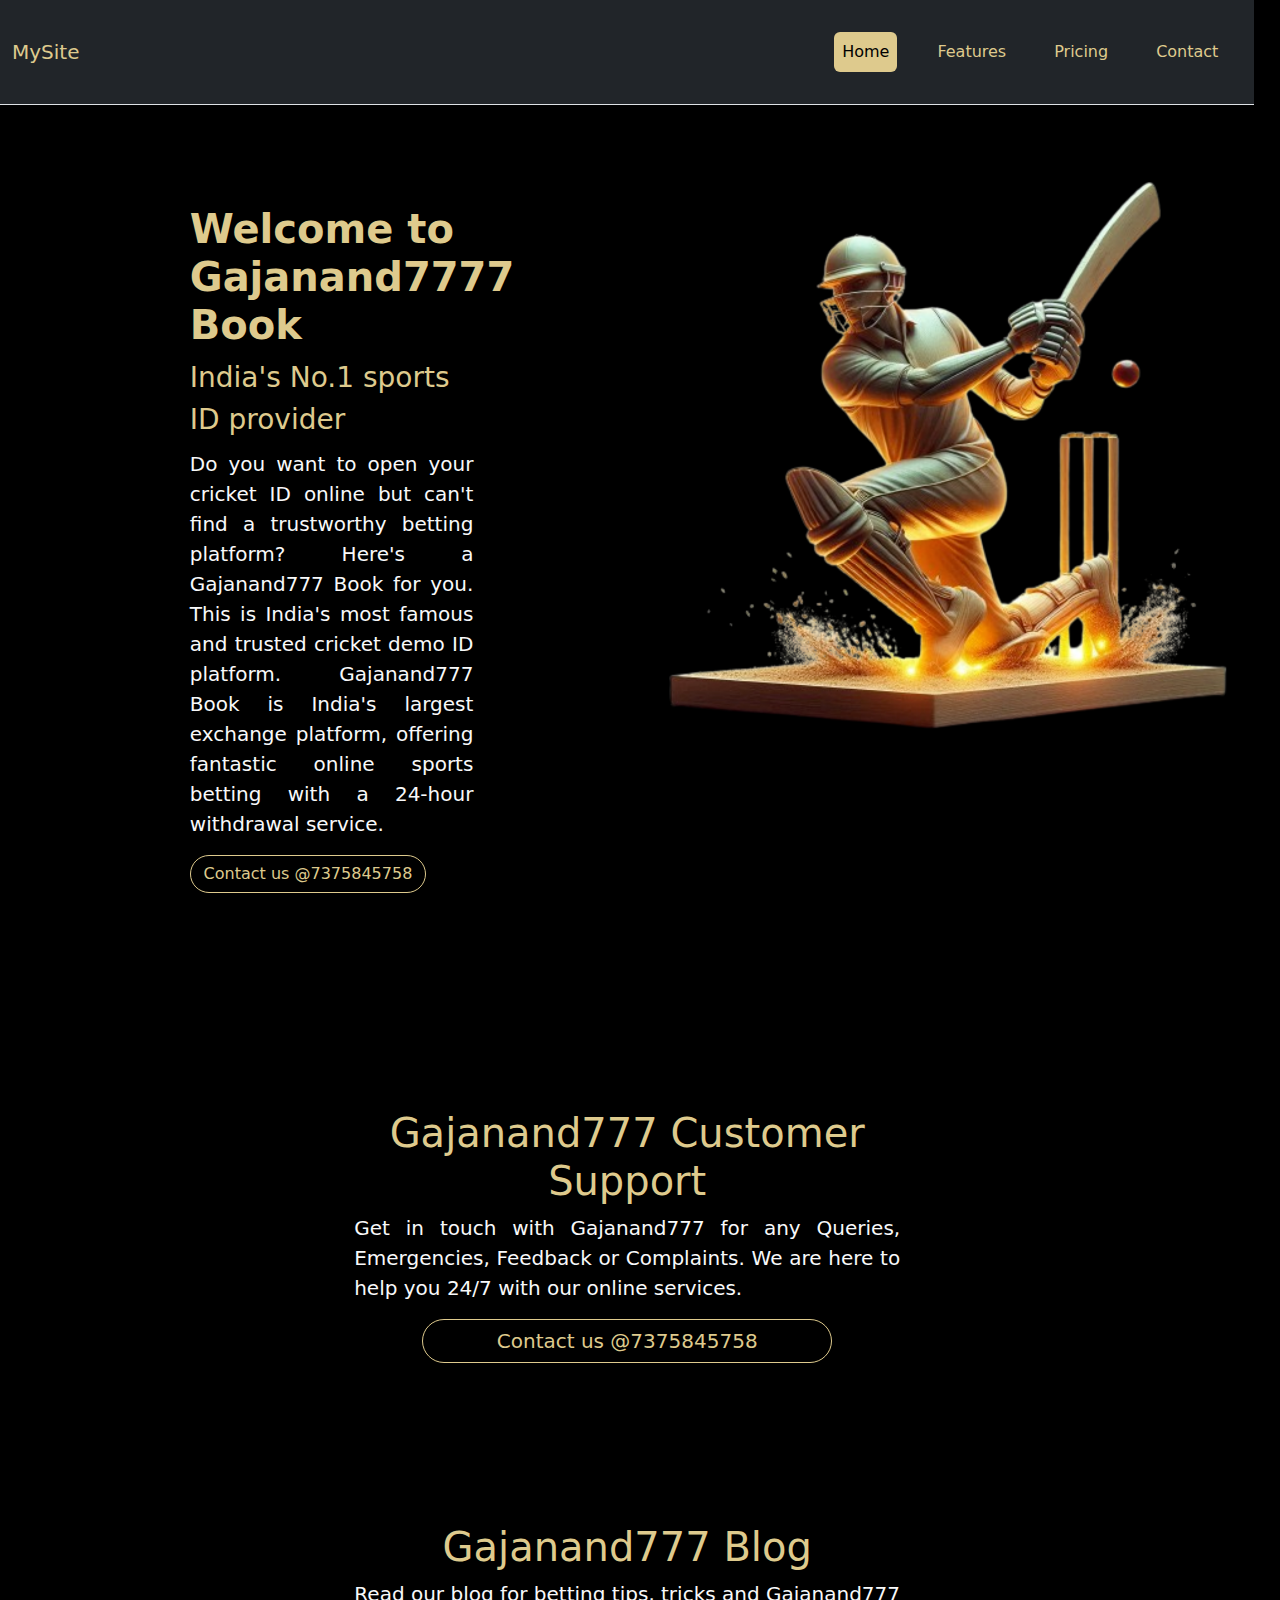
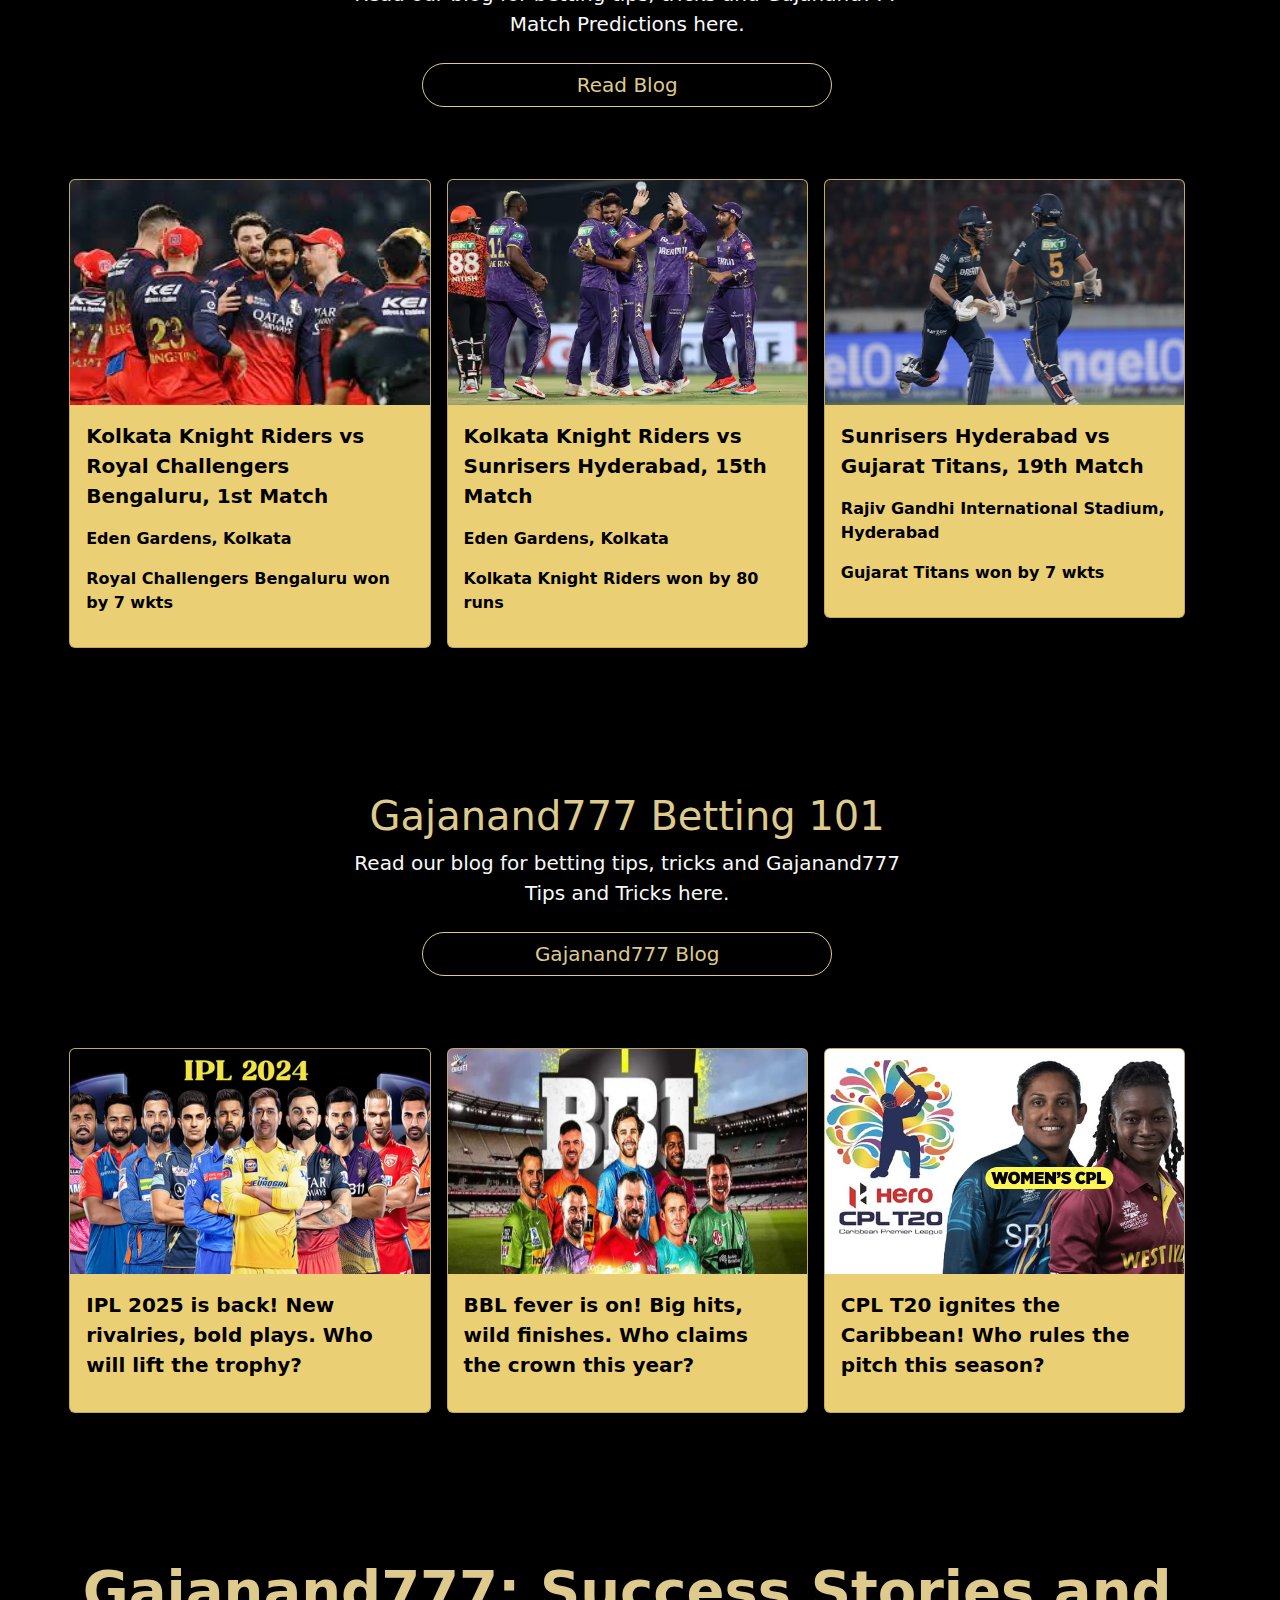
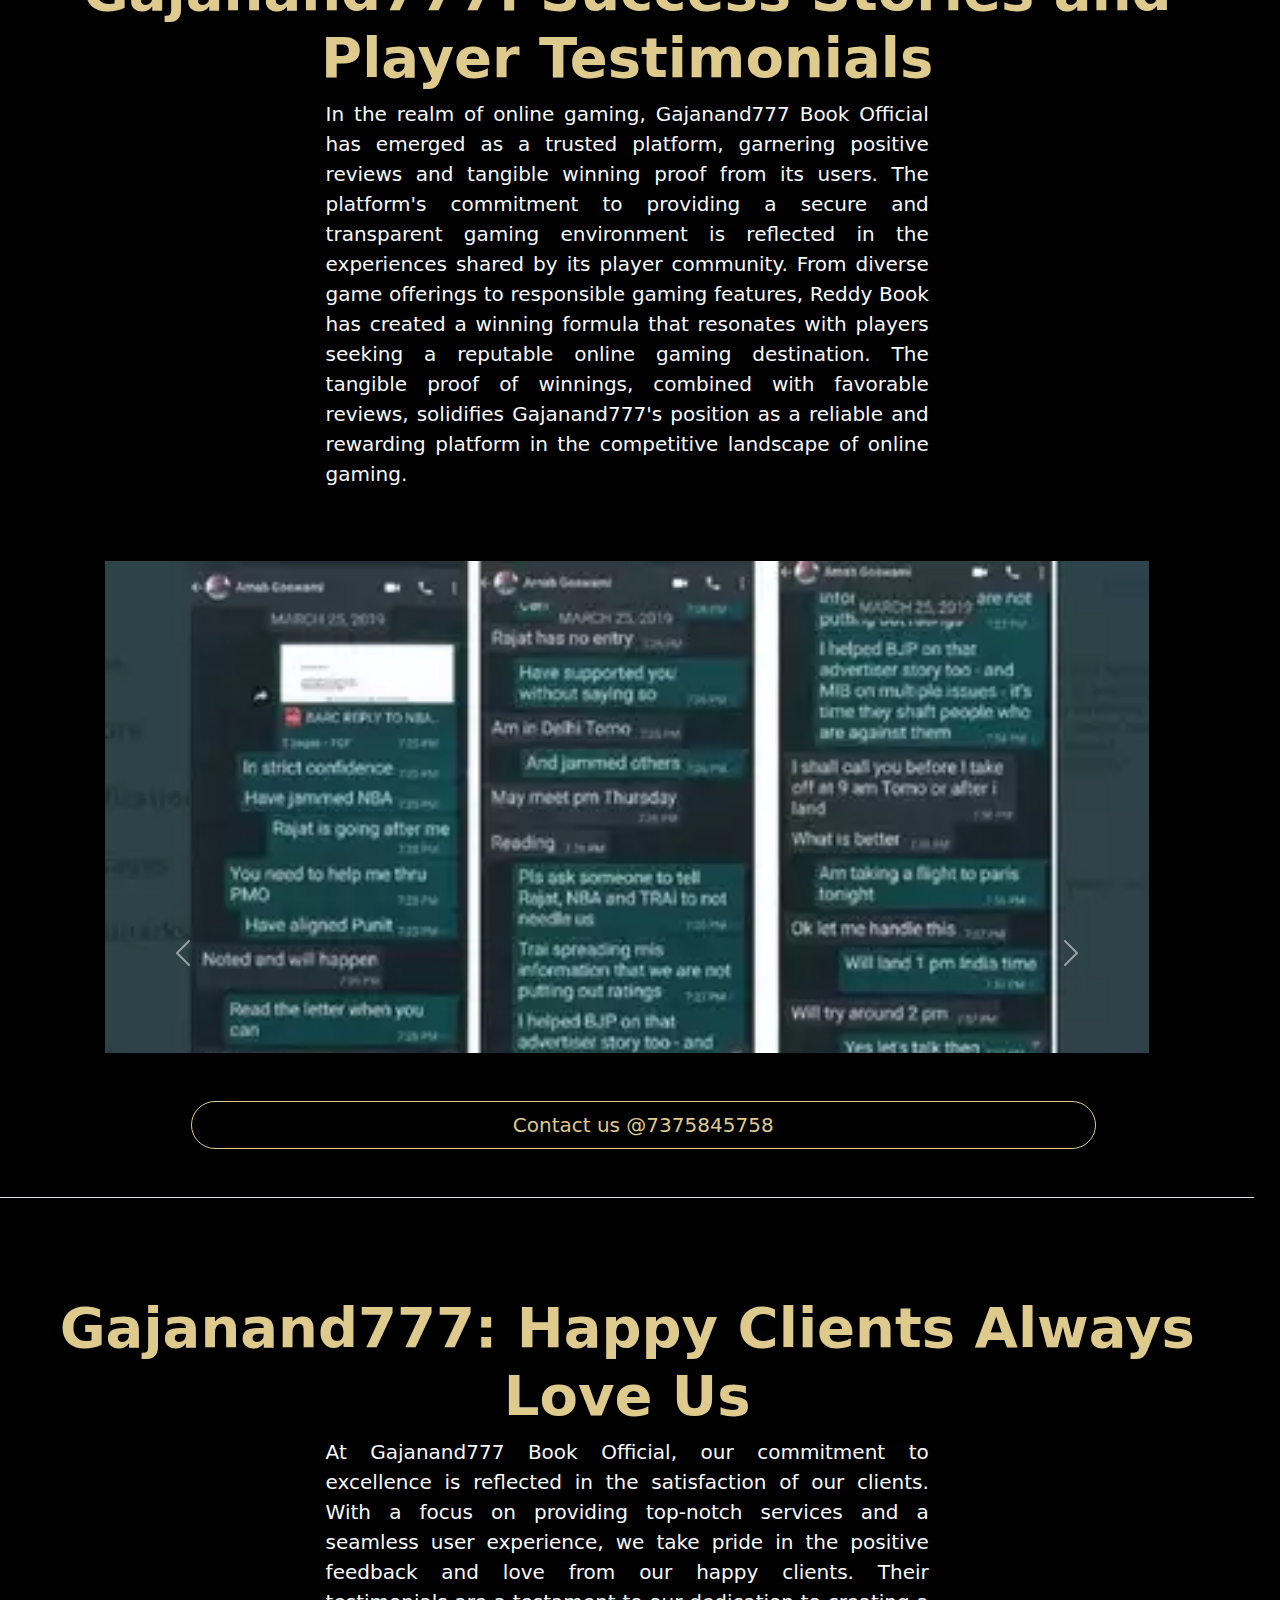
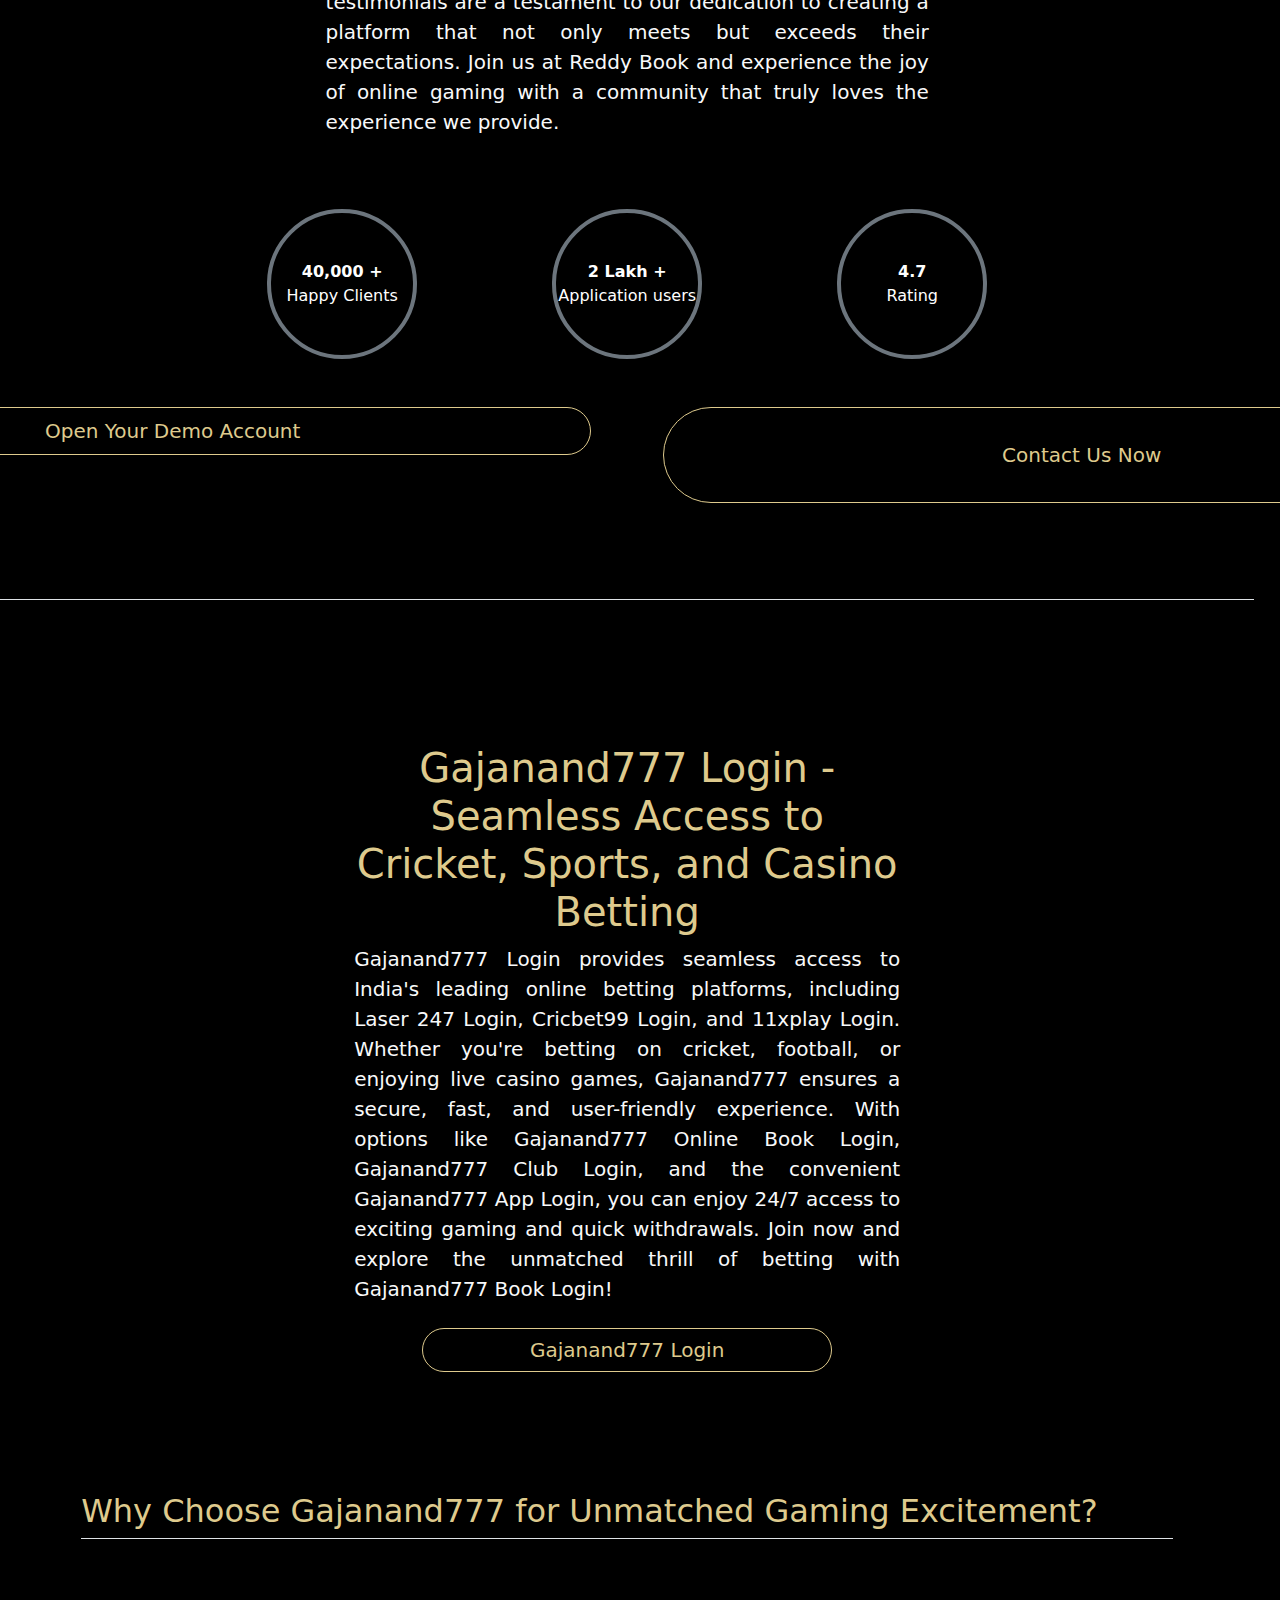
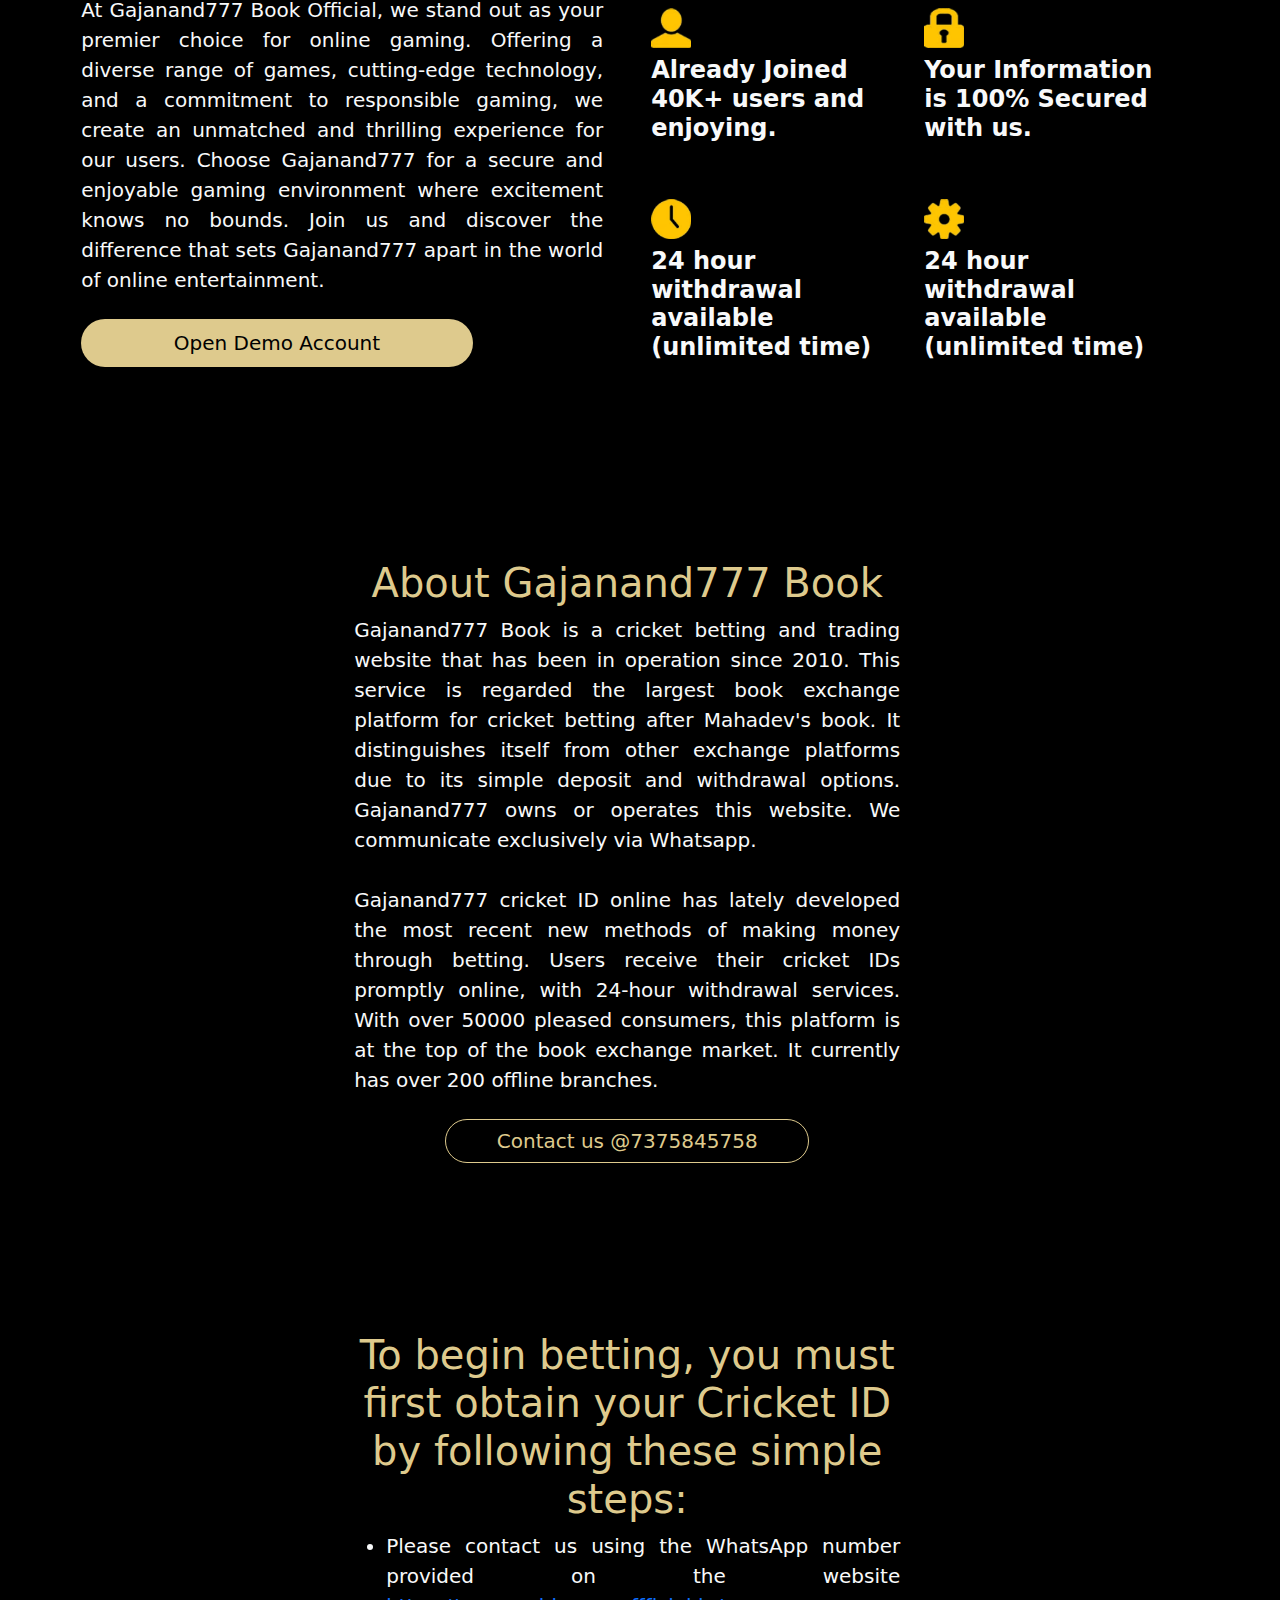
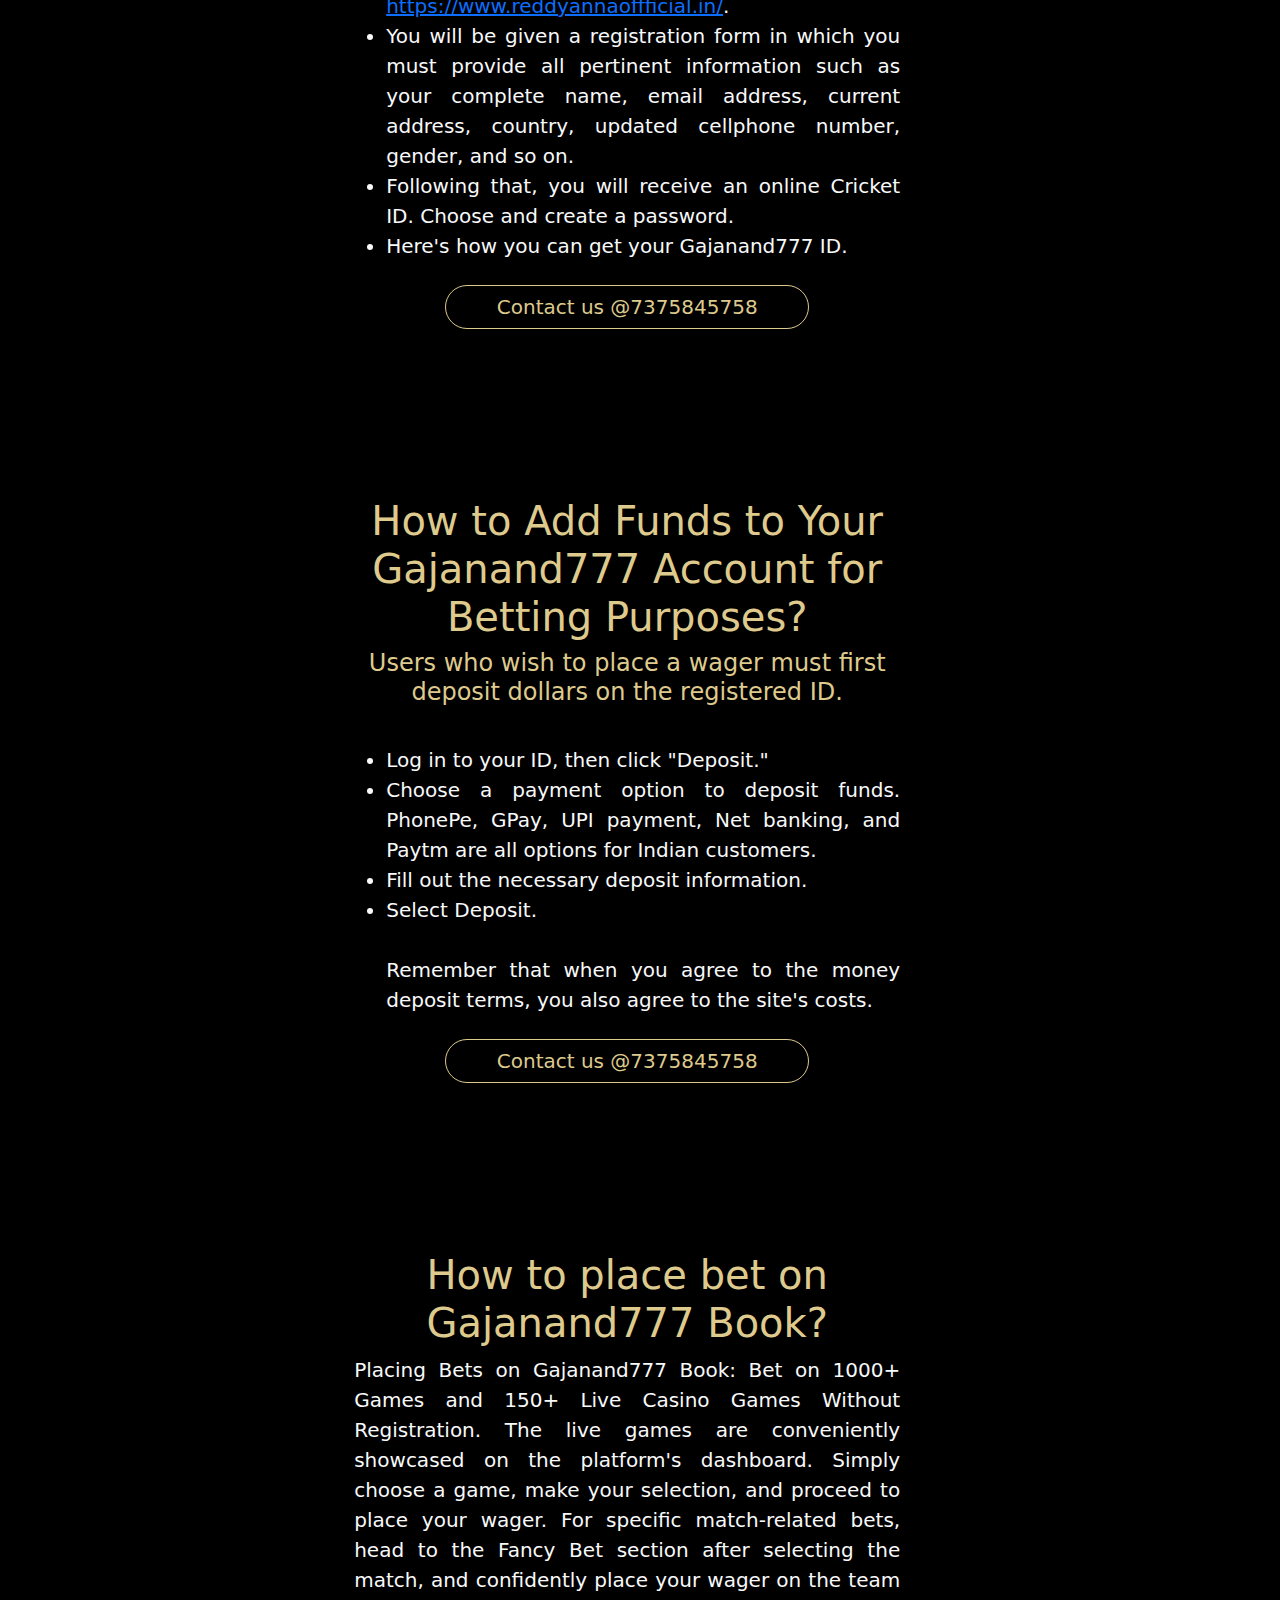
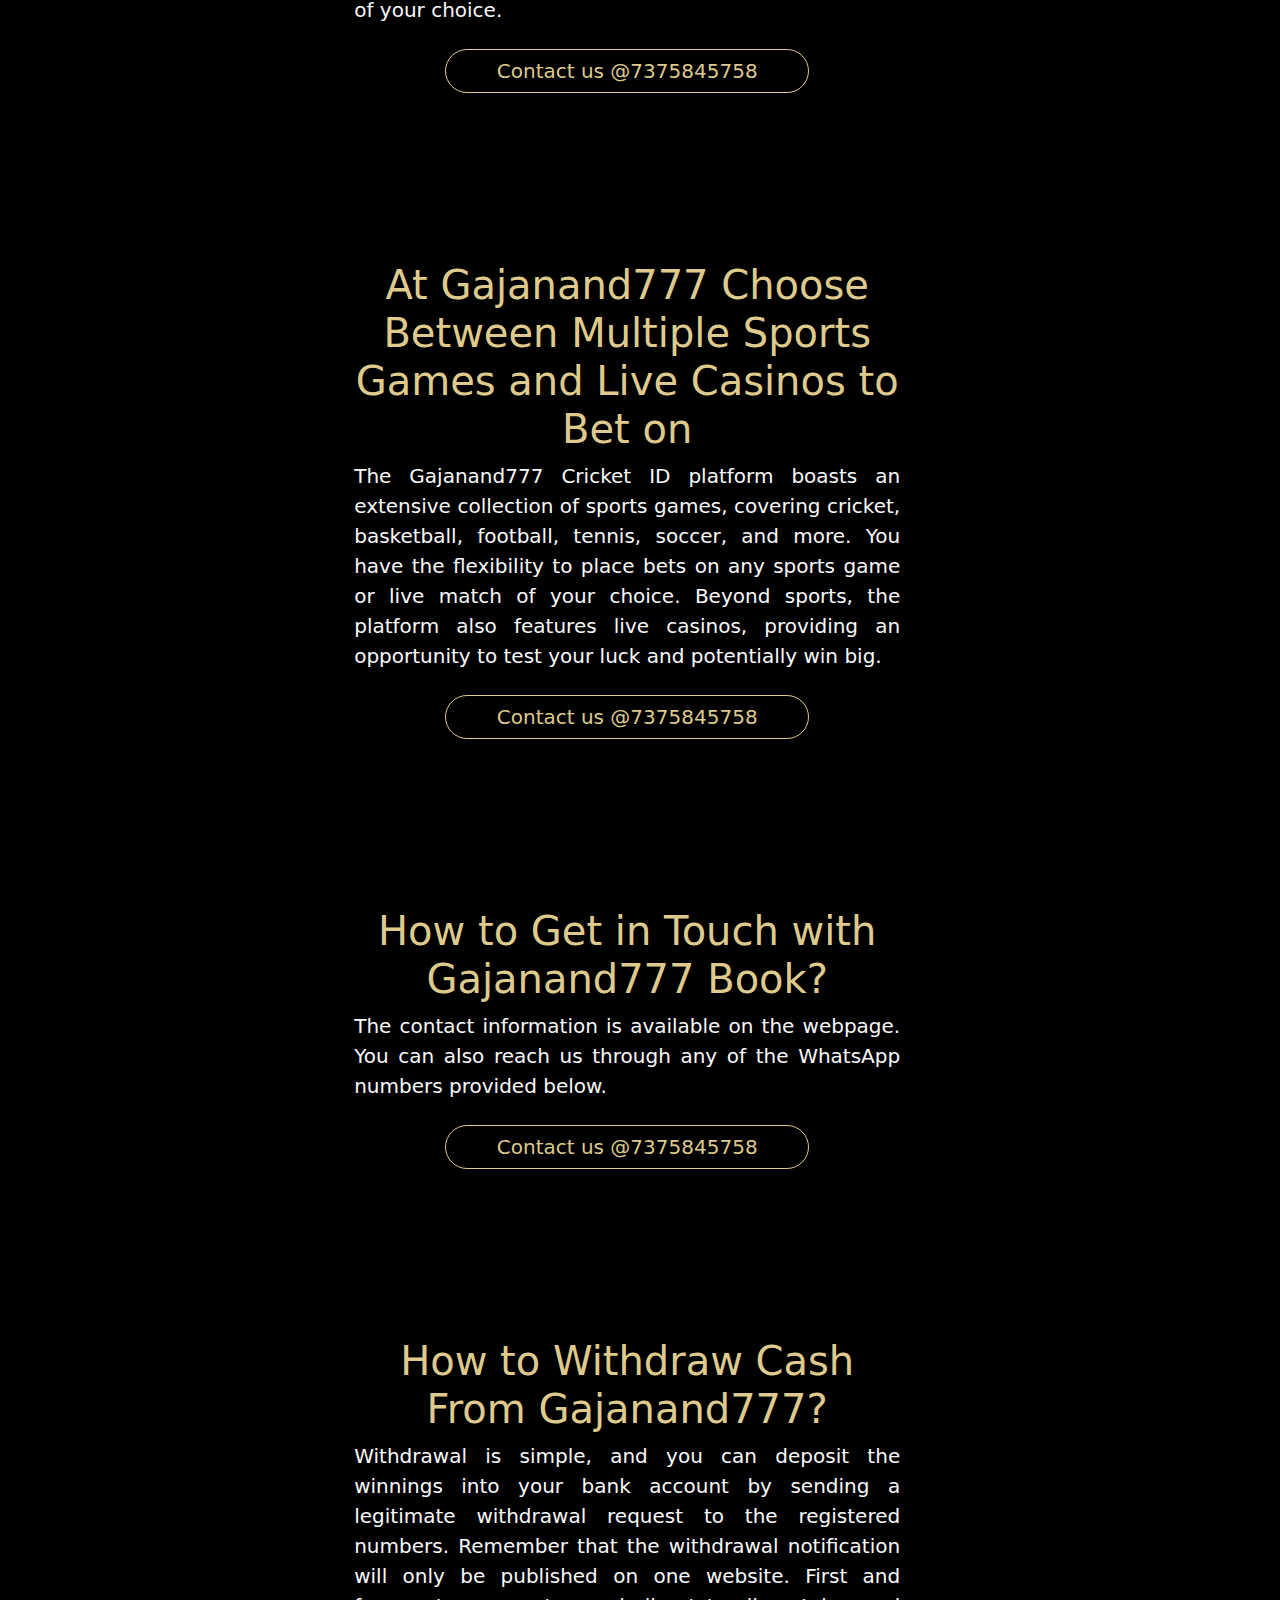
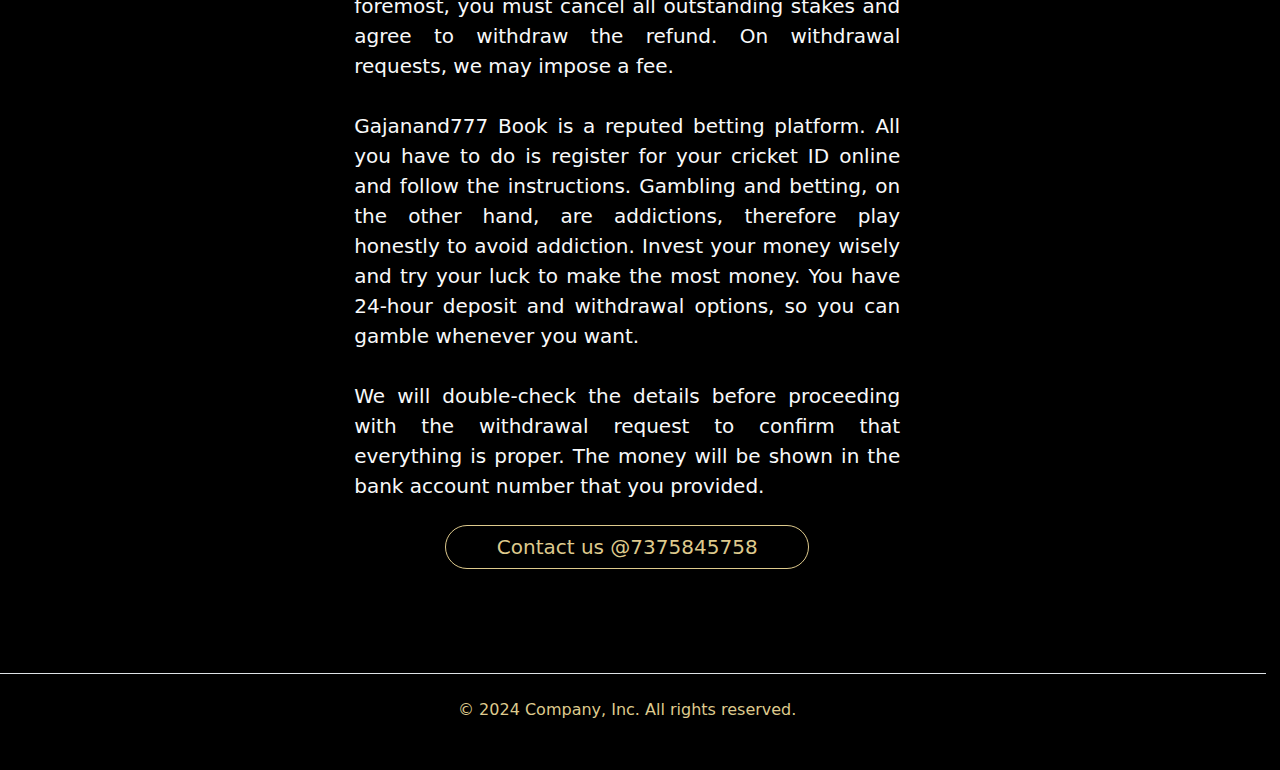
==== commit 4b9bab7c: "update" ====
--- a/index.html
+++ b/index.html
@@ -13,14 +13,16 @@
       /* min-width: 380px; */
       max-width: 98vw;
     }
-    .text-bg{
+
+    .text-bg {
       background-color: #EBCF74;
     }
+
     .activation {
       color: black;
       background-color: rgb(222 202 141);
     }
-    
+
     .bg-card {
       color: black;
       background-color: #EBCF74;
@@ -57,6 +59,10 @@
     .navbar-toggler-icon {
       background-image: url("data:image/svg+xml;charset=utf8,%3Csvg viewBox='0 0 30 30' xmlns='http://www.w3.org/2000/svg'%3E%3Cpath stroke='%23ffc107' stroke-width='2' stroke-linecap='round' stroke-miterlimit='10' d='M4 7h22M4 15h22M4 23h22'/%3E%3C/svg%3E");
     }
+
+    .text-justify {
+      text-align: justify;
+    }
   </style>
 
 </head>
@@ -64,28 +70,6 @@
 <body class="bg-black">
   <div class="main ">
 
-    <!-- Navbar -->
-    <!-- <div class="container sticky-top bg-dark">
-            <header class="d-flex flex-wrap justify-content-center py-3 mb-4 border-bottom"> -->
-    <!--link of logo-->
-    <!-- <a href="/"
-                    class="d-flex align-items-center mb-3 mb-md-0 me-md-auto link-body-emphasis text-decoration-none">
-                    <svg class="bi me-2" width="40" height="32">
-                        <use xlink:href="#bootstrap"></use>
-                    </svg>
-                    <span class="fs-4 text-color">Simple header</span>
-                </a>
-
-                <ul class="nav nav-pills ">
-                    <li class="nav-item "><a href="#" class="nav-link  active bg-card text-dark"
-                            aria-current="page">Home</a></li>
-                    <li class="nav-item "><a href="#" class="nav-link  text-color">Features</a></li>
-                    <li class="nav-item"><a href="#" class="nav-link text-color">Pricing</a></li>
-                    <li class="nav-item"><a href="#" class="nav-link text-color">FAQs</a></li>
-                    <li class="nav-item"><a href="#" class="nav-link text-color">About</a></li>
-                </ul> -->
-    <!-- </header>
-        </div> -->
     <!-- Sticky Navbar -->
     <nav class="navbar navbar-expand-lg navbar-dark bg-dark sticky-top  py-3 mb-1 border-bottom">
       <div class="container-fluid ">
@@ -117,16 +101,23 @@
     <!-- testing image -->
     <div class="bg row p-4 p-md-5 mb-4 rounded text-body-emphasis" style="background-image: url('./images/bg2.png')">
       <div class="col-12 col-md-6 order-1 order-md-0">
-        <div class="col-lg-6 px-0 mx-auto">
-          <h1 class="display-4  text-color fw-bold">Title of a longer featured blog post</h1>
-          <p class="lead my-3 text-light">Multiple lines of text that form the lede, informing new readers
-            quickly and efficiently about what’s most interesting in this post’s contents.</p>
-          <button type="button" class=" btn btn-outline-warning col-6">Contact</button>
+        <div class="col-lg-6 px-0 mx-auto py-5">
+          <h4 class="display-4  text-color fw-bold fs-1">Welcome to Gajanand7777 Book</h4>
+          <p class="lead my-2 text-color fs-18 "><b class="fs-3  ">India's No.1 sports ID provider </b></p>
+
+          <p class="lead fs-5 text-light text-justify">
+            Do you want to open your cricket ID online but can't find a trustworthy betting platform? Here's a Gajanand777 Book for you. This is India's most famous and trusted cricket demo ID platform. Gajanand777 Book is India's largest exchange platform, offering fantastic online sports betting with a 24-hour withdrawal service.
+          </p>
+          <a href="tel:7375845758" class="btn btn-outline-warning col-10 rounded-pill">
+            Contact us @7375845758
+          </a>
+
         </div>
       </div>
       <div class="col-12 col-md-6 order-0 order-md-1">
         <div class="col-auto ">
-          <img src="./images/trans.png" class="img-fluid" alt="...">
+          <img src="./images/trans.png" class="img-fluid" style="max-width: 80vw; max-height: 70vh; width: auto; height: auto;" alt="...">
+
         </div>
       </div>
     </div>
@@ -135,12 +126,12 @@
     <section class="py-5 text-center container pb-0">
       <div class="row py-lg-5">
         <div class="col-lg-6 col-md-8 mx-auto">
-          <h1 class="text-color">Album example</h1>
-          <p class="lead text-color">Something short and leading about the collection below—its contents,
-            the creator, etc. Make it short and sweet, but not too short so folks don’t simply skip over it
-            entirely.</p>
-          <p>
-            <a href="#" class="btn  my-2 btn-outline-warning">Contact</a>
+          <h1 class="text-color">Gajanand777 Customer Support</h1>
+          <p class="lead text-light text-justify">Get in touch with Gajanand777 for any Queries, Emergencies, Feedback or Complaints. We are here to help you 24/7 with our online services.</p>
+          <p>
+            <a href="tel:7375845758" class="btn btn-outline-warning col-9 rounded-pill fs-5">
+              Contact us @7375845758
+            </a>
           </p>
         </div>
       </div>
@@ -150,12 +141,10 @@
     <section class="py-5 text-center container pb-0">
       <div class="row py-lg-5">
         <div class="col-lg-6 col-md-8 mx-auto">
-          <h1 class="text-color">Album example</h1>
-          <p class="lead text-color">Something short and leading about the collection below—its contents,
-            the creator, etc. Make it short and sweet, but not too short so folks don’t simply skip over it
-            entirely.</p>
-          <p>
-            <a href="#" class="btn  my-2 btn-outline-warning">Read Blog</a>
+          <h1 class="text-color">Gajanand777 Blog</h1>
+          <p class="lead text-light ">Read our blog for betting tips, tricks and Gajanand777 Match Predictions here.</p>
+          <p>
+            <a href="#" class="btn  my-2 btn-outline-warning  col-9 rounded-pill fs-5">Read Blog</a>
           </p>
         </div>
       </div>
@@ -169,57 +158,42 @@
 
           <div class="col">
             <div class="card shadow-sm  bg-card">
-              <svg class="bd-placeholder-img card-img-top" width="100%" height="225" xmlns="http://www.w3.org/2000/svg" role="img" aria-label="Placeholder: Thumbnail" preserveAspectRatio="xMidYMid slice" focusable="false">
-                <title>Placeholder</title>
-                <rect width="100%" height="100%" fill="#55595c"></rect><text x="50%" y="50%" fill="#eceeef" dy=".3em">Thumbnail</text>
+              <img src="/images/3.jpeg" class="bd-placeholder-img card-img-top" width="100%" height="225" alt="Placeholder: Thumbnail">
+              <title>Placeholder</title>
               </svg>
               <div class="card-body">
-                <p class="card-text">This is a wider card with supporting text below as a natural
-                  lead-in to additional content. This content is a little bit longer.</p>
+                <p class="card-text fs-5"><b>Kolkata Knight Riders vs Royal Challengers Bengaluru, 1st Match</p>
+                Eden Gardens, Kolkata</p>
+                Royal Challengers Bengaluru won by 7 wkts</b></p>
                 <div class="d-flex justify-content-between align-items-center">
-                  <div class="btn-group">
-                    <button type="button" class="btn btn-sm btn-outline-secondary">View</button>
-                    <button type="button" class="btn btn-sm btn-outline-secondary">Edit</button>
-                  </div>
-                  <small class="text-body-secondary">9 mins</small>
                 </div>
               </div>
             </div>
           </div>
           <div class="col">
             <div class="card shadow-sm bg-card">
-              <svg class="bd-placeholder-img card-img-top" width="100%" height="225" xmlns="http://www.w3.org/2000/svg" role="img" aria-label="Placeholder: Thumbnail" preserveAspectRatio="xMidYMid slice" focusable="false">
-                <title>Placeholder</title>
-                <rect width="100%" height="100%" fill="#55595c"></rect><text x="50%" y="50%" fill="#eceeef" dy=".3em">Thumbnail</text>
+              <img src="/images/2.avif" class="bd-placeholder-img card-img-top" width="100%" height="225" alt="Placeholder: Thumbnail">
+              <title>Placeholder</title>
               </svg>
               <div class="card-body">
-                <p class="card-text">This is a wider card with supporting text below as a natural
-                  lead-in to additional content. This content is a little bit longer.</p>
+                <p class="card-text fs-5"><b>Kolkata Knight Riders vs Sunrisers Hyderabad, 15th Match</p>
+                Eden Gardens, Kolkata</p>
+                Kolkata Knight Riders won by 80 runs</b></p>
                 <div class="d-flex justify-content-between align-items-center">
-                  <div class="btn-group">
-                    <button type="button" class="btn btn-sm btn-outline-secondary">View</button>
-                    <button type="button" class="btn btn-sm btn-outline-secondary">Edit</button>
-                  </div>
-                  <small class="text-body-secondary">9 mins</small>
                 </div>
               </div>
             </div>
           </div>
           <div class="col">
             <div class="card shadow-sm bg-card">
-              <svg class="bd-placeholder-img card-img-top" width="100%" height="225" xmlns="http://www.w3.org/2000/svg" role="img" aria-label="Placeholder: Thumbnail" preserveAspectRatio="xMidYMid slice" focusable="false">
-                <title>Placeholder</title>
-                <rect width="100%" height="100%" fill="#55595c"></rect><text x="50%" y="50%" fill="#eceeef" dy=".3em">Thumbnail</text>
+              <img src="/images/1.avif" class="bd-placeholder-img card-img-top" width="100%" height="225" alt="Placeholder: Thumbnail">
+              <title>Placeholder</title>
               </svg>
               <div class="card-body">
-                <p class="card-text">This is a wider card with supporting text below as a natural
-                  lead-in to additional content. This content is a little bit longer.</p>
+                <p class="card-text fs-5"><b>Sunrisers Hyderabad vs Gujarat Titans, 19th Match</p>
+                Rajiv Gandhi International Stadium, Hyderabad</p>
+                Gujarat Titans won by 7 wkts</b></p>
                 <div class="d-flex justify-content-between align-items-center">
-                  <div class="btn-group">
-                    <button type="button" class="btn btn-sm btn-outline-secondary">View</button>
-                    <button type="button" class="btn btn-sm btn-outline-secondary">Edit</button>
-                  </div>
-                  <small class="text-body-secondary">9 mins</small>
                 </div>
               </div>
             </div>
@@ -233,12 +207,10 @@
     <section class="py-5 text-center container pb-0">
       <div class="row py-lg-5">
         <div class="col-lg-6 col-md-8 mx-auto">
-          <h1 class="text-color">Album example</h1>
-          <p class="lead text-color">Something short and leading about the collection below—its contents,
-            the creator, etc. Make it short and sweet, but not too short so folks don’t simply skip over it
-            entirely.</p>
-          <p>
-            <a href="#" class="btn  my-2 btn-outline-warning">Read Blog</a>
+          <h1 class="text-color">Gajanand777 Betting 101</h1>
+          <p class="lead text-light">Read our blog for betting tips, tricks and Gajanand777 Tips and Tricks here.</p>
+          <p>
+            <a href="tel:7375845758" class="btn  my-2 btn-outline-warning  col-9 rounded-pill fs-5">Gajanand777 Blog</a>
           </p>
         </div>
       </div>
@@ -252,57 +224,41 @@
 
           <div class="col">
             <div class="card shadow-sm  bg-card">
-              <svg class="bd-placeholder-img card-img-top" width="100%" height="225" xmlns="http://www.w3.org/2000/svg" role="img" aria-label="Placeholder: Thumbnail" preserveAspectRatio="xMidYMid slice" focusable="false">
-                <title>Placeholder</title>
-                <rect width="100%" height="100%" fill="#55595c"></rect><text x="50%" y="50%" fill="#eceeef" dy=".3em">Thumbnail</text>
+              <img src="/images/IPL.png" class="bd-placeholder-img card-img-top" width="100%" height="225" alt="Placeholder: Thumbnail">
+              <title>Placeholder</title>
               </svg>
               <div class="card-body">
-                <p class="card-text">This is a wider card with supporting text below as a natural
-                  lead-in to additional content. This content is a little bit longer.</p>
+                <p class="card-text fs-5"><b>IPL 2025 is back!
+                    New rivalries, bold plays.
+                    Who will lift the trophy?</b></p>
                 <div class="d-flex justify-content-between align-items-center">
-                  <div class="btn-group">
-                    <button type="button" class="btn btn-sm btn-outline-secondary">View</button>
-                    <button type="button" class="btn btn-sm btn-outline-secondary">Edit</button>
-                  </div>
-                  <small class="text-body-secondary">9 mins</small>
                 </div>
               </div>
             </div>
           </div>
           <div class="col">
             <div class="card shadow-sm bg-card">
-              <svg class="bd-placeholder-img card-img-top" width="100%" height="225" xmlns="http://www.w3.org/2000/svg" role="img" aria-label="Placeholder: Thumbnail" preserveAspectRatio="xMidYMid slice" focusable="false">
-                <title>Placeholder</title>
-                <rect width="100%" height="100%" fill="#55595c"></rect><text x="50%" y="50%" fill="#eceeef" dy=".3em">Thumbnail</text>
+              <img src="/images/BBL.webp" class="bd-placeholder-img card-img-top" width="100%" height="225" alt="Placeholder: Thumbnail">
+              <title>Placeholder</title>
               </svg>
               <div class="card-body">
-                <p class="card-text">This is a wider card with supporting text below as a natural
-                  lead-in to additional content. This content is a little bit longer.</p>
+                <p class="card-text fs-5"><b>BBL fever is on!
+                    Big hits, wild finishes.
+                    Who claims the crown this year?</b></p>
                 <div class="d-flex justify-content-between align-items-center">
-                  <div class="btn-group">
-                    <button type="button" class="btn btn-sm btn-outline-secondary">View</button>
-                    <button type="button" class="btn btn-sm btn-outline-secondary">Edit</button>
-                  </div>
-                  <small class="text-body-secondary">9 mins</small>
                 </div>
               </div>
             </div>
           </div>
           <div class="col">
             <div class="card shadow-sm bg-card">
-              <svg class="bd-placeholder-img card-img-top" width="100%" height="225" xmlns="http://www.w3.org/2000/svg" role="img" aria-label="Placeholder: Thumbnail" preserveAspectRatio="xMidYMid slice" focusable="false">
-                <title>Placeholder</title>
-                <rect width="100%" height="100%" fill="#55595c"></rect><text x="50%" y="50%" fill="#eceeef" dy=".3em">Thumbnail</text>
+              <img src="/images/CPL.jpg" class="bd-placeholder-img card-img-top" width="100%" height="225" alt="Placeholder: Thumbnail">
+              <title>Placeholder</title>
               </svg>
               <div class="card-body">
-                <p class="card-text">This is a wider card with supporting text below as a natural
-                  lead-in to additional content. This content is a little bit longer.</p>
+                <p class="card-text fs-5"><b>CPL T20 ignites the Caribbean!
+                    Who rules the pitch this season?</b></p>
                 <div class="d-flex justify-content-between align-items-center">
-                  <div class="btn-group">
-                    <button type="button" class="btn btn-sm btn-outline-secondary">View</button>
-                    <button type="button" class="btn btn-sm btn-outline-secondary">Edit</button>
-                  </div>
-                  <small class="text-body-secondary">9 mins</small>
                 </div>
               </div>
             </div>
@@ -313,11 +269,9 @@
 
     <!-- player testimonial  -->
     <div class="px-4 pt-5 my-5 text-center border-bottom">
-      <h1 class="display-4 fw-bold text-color">Centered screenshot</h1>
+      <h1 class="display-4 fw-bold text-color">Gajanand777: Success Stories and Player Testimonials</h1>
       <div class="col-lg-6 mx-auto">
-        <p class="lead mb-4 text-light">Quickly design and customize responsive mobile-first sites with
-          Bootstrap, the world’s most popular front-end open source toolkit, featuring Sass variables and
-          mixins, responsive grid system, extensive prebuilt components, and powerful JavaScript plugins.</p>
+        <p class="lead mb-4 text-light text-justify">In the realm of online gaming, Gajanand777 Book Official has emerged as a trusted platform, garnering positive reviews and tangible winning proof from its users. The platform's commitment to providing a secure and transparent gaming environment is reflected in the experiences shared by its player community. From diverse game offerings to responsible gaming features, Reddy Book has created a winning formula that resonates with players seeking a reputable online gaming destination. The tangible proof of winnings, combined with favorable reviews, solidifies Gajanand777's position as a reliable and rewarding platform in the competitive landscape of online gaming.</p>
 
       </div>
       <!--player testimonial image  -->
@@ -326,13 +280,13 @@
           <div id="carouselExampleAutoplaying" class="carousel slide" data-bs-ride="carousel">
             <div class="carousel-inner">
               <div class="carousel-item active">
-                <img src="./images/bg2.png" class="d-block w-100" alt="...">
+                <img src="./images/customer review.webp" class="d-block w-100" alt="...">
               </div>
               <div class="carousel-item">
-                <img src="./images/bg2.png" class="d-block w-100" alt="...">
+                <img src="./images/customer review.webp" class="d-block w-100" alt="...">
               </div>
               <div class="carousel-item">
-                <img src="./images/bg2.png" class="d-block w-100" alt="...">
+                <img src="./images/customer review.webp" class="d-block w-100" alt="...">
               </div>
             </div>
             <button class="carousel-control-prev" type="button" data-bs-target="#carouselExampleAutoplaying" data-bs-slide="prev">
@@ -348,16 +302,15 @@
       </div>
       <!--player testimonial button  -->
       <div class="d-grid gap-2 d-sm-flex justify-content-sm-center mb-5">
-        <button type="button" class="btn btn-outline-warning btn-lg px-4 me-sm-3">Contact button</button>
-        <button type="button" class="btn btn-outline-warning btn-lg px-4">Secondary</button>
+        <button type="button" class="btn btn-outline-warning btn-lg px-4 me-sm-3 mx-5 col-9 rounded-pill fs-5">Contact us @7375845758</button>
       </div>
     </div>
 
     <!-- customers    -->
     <div class="px-4 pt-5 my-5 text-center border-bottom">
-      <h1 class="display-4 fw-bold text-color">Centered screenshot</h1>
+      <h1 class="display-4 fw-bold text-color">Gajanand777: Happy Clients Always Love Us</h1>
       <div class="col-lg-6 mx-auto">
-        <p class="lead mb-4 text-light">Quickly design and customize responsive mobile-first sites with Bootstrap, the world’s most popular front-end open source toolkit, featuring Sass variables and mixins, responsive grid system, extensive prebuilt components, and powerful JavaScript plugins.</p>
+        <p class="lead mb-4 text-light text-justify">At Gajanand777 Book Official, our commitment to excellence is reflected in the satisfaction of our clients. With a focus on providing top-notch services and a seamless user experience, we take pride in the positive feedback and love from our happy clients. Their testimonials are a testament to our dedication to creating a platform that not only meets but exceeds their expectations. Join us at Reddy Book and experience the joy of online gaming with a community that truly loves the experience we provide.</p>
 
       </div>
 
@@ -387,8 +340,8 @@
 
         <!-- Buttons Section -->
         <div class="d-grid gap-2 d-sm-flex justify-content-sm-center mb-5 mt-5">
-          <button type="button" class="btn btn-outline-warning btn-lg px-4 me-sm-3">Contact button</button>
-          <button type="button" class="btn btn-outline-warning btn-lg px-4">Secondary</button>
+          <button type="button" class="btn btn-outline-warning btn-lg px-4 me-sm-3 btn btn-outline-warning col-9 mb-5 mx-5 rounded-pill fs-5">Open Your Demo Account </button>
+          <button type="button" class="btn btn-outline-warning btn-lg px-4 btn btn-outline-warning col-9 rounded-pill mx-5 fs-5">Contact Us Now</button>
         </div>
       </div>
     </div>
@@ -397,12 +350,10 @@
     <section class="py-5 text-center container pb-0">
       <div class="row py-lg-5">
         <div class="col-lg-6 col-md-8 mx-auto">
-          <h1 class="text-color">Album example</h1>
-          <p class="lead text-color">Something short and leading about the collection below—its contents,
-            the creator, etc. Make it short and sweet, but not too short so folks don’t simply skip over it
-            entirely.</p>
-          <p>
-            <a href="#" class="btn  my-2 btn-outline-warning">Read Blog</a>
+          <h1 class="text-color">Gajanand777 Login - Seamless Access to Cricket, Sports, and Casino Betting</h1>
+          <p class="lead text-light text-justify">Gajanand777 Login provides seamless access to India's leading online betting platforms, including Laser 247 Login, Cricbet99 Login, and 11xplay Login. Whether you're betting on cricket, football, or enjoying live casino games, Gajanand777 ensures a secure, fast, and user-friendly experience. With options like Gajanand777 Online Book Login, Gajanand777 Club Login, and the convenient Gajanand777 App Login, you can enjoy 24/7 access to exciting gaming and quick withdrawals. Join now and explore the unmatched thrill of betting with Gajanand777 Book Login!</p>
+          <p>
+            <a href="#" class="btn  my-2 btn-outline-warning btn btn-outline-warning col-9 rounded-pill fs-5">Gajanand777 Login </a>
           </p>
         </div>
       </div>
@@ -410,55 +361,45 @@
 
     <!-- features  -->
     <div class="container px-4 py-5">
-      <h2 class="pb-2 border-bottom text-color">Features with title</h2>
+      <h2 class="pb-2 border-bottom text-color">Why Choose Gajanand777 for Unmatched Gaming Excitement?</h2>
 
       <div class="row row-cols-1 row-cols-md-2 align-items-md-center g-5 py-5">
         <div class="col d-flex flex-column align-items-start gap-2">
-          <h2 class="fw-bold text-light">Left-aligned title explaining these awesome features</h2>
-          <p class="text-light">Paragraph of text beneath the heading to explain the heading. We'll add onto it with another sentence and probably just keep going until we run out of words.</p>
-          <a href="#" class="btn btn-full-color btn-lg">Primary button</a>
+          <p class="text-light text-justify fs-5">At Gajanand777 Book Official, we stand out as your premier choice for online gaming. Offering a diverse range of games, cutting-edge technology, and a commitment to responsible gaming, we create an unmatched and thrilling experience for our users. Choose Gajanand777 for a secure and enjoyable gaming environment where excitement knows no bounds. Join us and discover the difference that sets Gajanand777 apart in the world of online entertainment.
+
+          </p>
+          <a href="#" class="btn btn-full-color btn-lg  col-9 rounded-pill fs-5">Open Demo Account</a>
         </div>
 
         <div class="col">
           <div class="row row-cols-1 row-cols-sm-2 g-4">
             <div class="col d-flex flex-column gap-2">
               <div class="feature-icon-small d-inline-flex align-items-center justify-content-center text-bg bg-gradient fs-4 rounded-3">
-                <svg class="bi" width="1em" height="1em">
-                  <use xlink:href="#collection"></use>
-                </svg>
-              </div>
-              <h4 class="fw-semibold mb-0 text-light">Featured title</h4>
-              <p class="text-light">Paragraph of text beneath the heading to explain the heading.</p>
+              </div>
+              <img src="images/face.avif" width="40" height="40" alt="Settings Icon">
+
+              <h4 class="fw-semibold mb-0 text-light">Already Joined 40K+ users and enjoying.</h4>
+              <p class="text-light"></p>
             </div>
 
             <div class="col d-flex flex-column gap-2">
               <div class="feature-icon-small d-inline-flex align-items-center justify-content-center text-bg bg-gradient fs-4 rounded-3">
-                <svg class="bi" width="1em" height="1em">
-                  <use xlink:href="#gear-fill"></use>
-                </svg>
-              </div>
-              <h4 class="fw-semibold mb-0 text-light">Featured title</h4>
-              <p class="text-light">Paragraph of text beneath the heading to explain the heading.</p>
+              </div>
+              <img src="images/lock.avif" width="40" height="40" alt="Settings Icon">
+              <h4 class="fw-semibold mb-0 text-light">Your Information is 100% Secured with us.</h4>
             </div>
 
             <div class="col d-flex flex-column gap-2">
               <div class="feature-icon-small d-inline-flex align-items-center justify-content-center text-bg bg-gradient fs-4 rounded-3">
-                <svg class="bi" width="1em" height="1em">
-                  <use xlink:href="#speedometer"></use>
-                </svg>
-              </div>
-              <h4 class="fw-semibold mb-0 text-light">Featured title</h4>
-              <p class="text-light">Paragraph of text beneath the heading to explain the heading.</p>
+              </div>
+              <img src="images/time.avif" width="40" height="40" alt="Settings Icon">
+              <h4 class="fw-semibold mb-0 text-light">24 hour withdrawal available (unlimited time)</h4>
             </div>
 
             <div class="col d-flex flex-column gap-2">
-              <div class="feature-icon-small d-inline-flex align-items-center justify-content-center text-bg bg-gradient fs-4 rounded-3">
-                <svg class="bi" width="1em" height="1em">
-                  <use xlink:href="#table"></use>
-                </svg>
-              </div>
-              <h4 class="fw-semibold mb-0 text-light">Featured title</h4>
-              <p class="text-light">Paragraph of text beneath the heading to explain the heading.</p>
+              <div class="feature-icon-small d-inline-flex align-items-center justify-content-center text-bg bg-gradient fs-4 rounded-3"></div>
+              <img src="images/customer.avif" width="40" height="40" alt="Settings Icon">
+              <h4 class="fw-semibold mb-0 text-light">24 hour withdrawal available (unlimited time)</h4>
             </div>
           </div>
         </div>
@@ -469,12 +410,13 @@
     <section class="py-5 text-center container pb-0">
       <div class="row py-lg-5">
         <div class="col-lg-6 col-md-8 mx-auto">
-          <h1 class="text-color">Album example</h1>
-          <p class="lead text-color">Something short and leading about the collection below—its contents,
-            the creator, etc. Make it short and sweet, but not too short so folks don’t simply skip over it
-            entirely.</p>
-          <p>
-            <a href="#" class="btn  my-2 btn-outline-warning">Read Blog</a>
+          <h1 class="text-color">About Gajanand777 Book</h1>
+          <p class="lead text-light text-justify">Gajanand777 Book is a cricket betting and trading website that has been in operation since 2010. This service is regarded the largest book exchange platform for cricket betting after Mahadev's book. It distinguishes itself from other exchange platforms due to its simple deposit and withdrawal options. Gajanand777 owns or operates this website. We communicate exclusively via Whatsapp.
+            <br><br>
+            Gajanand777 cricket ID online has lately developed the most recent new methods of making money through betting. Users receive their cricket IDs promptly online, with 24-hour withdrawal services. With over 50000 pleased consumers, this platform is at the top of the book exchange market. It currently has over 200 offline branches.
+          </p>
+          <p>
+            <a href="#" class="btn  my-2 btn-outline-warning  col-8 rounded-pill fs-5">Contact us @7375845758</a>
           </p>
         </div>
       </div>
@@ -484,12 +426,16 @@
     <section class="py-5 text-center container pb-0">
       <div class="row py-lg-5">
         <div class="col-lg-6 col-md-8 mx-auto">
-          <h1 class="text-color">Album example</h1>
-          <p class="lead text-color">Something short and leading about the collection below—its contents,
-            the creator, etc. Make it short and sweet, but not too short so folks don’t simply skip over it
-            entirely.</p>
-          <p>
-            <a href="#" class="btn  my-2 btn-outline-warning">Read Blog</a>
+          <h1 class="text-color">To begin betting, you must first obtain your Cricket ID by following these simple steps:</h1>
+          <ul class="lead text-light text-justify">
+            <li>Please contact us using the WhatsApp number provided on the website <a href="https://www.reddyannaoffficial.in/" target="_blank">https://www.reddyannaoffficial.in/</a>.</li>
+            <li>You will be given a registration form in which you must provide all pertinent information such as your complete name, email address, current address, country, updated cellphone number, gender, and so on.</li>
+            <li>Following that, you will receive an online Cricket ID. Choose and create a password.</li>
+            <li>Here's how you can get your Gajanand777 ID.</li>
+          </ul>
+
+          <p>
+            <a href="#" class="btn  my-2 btn-outline-warning col-8 rounded-pill fs-5">Contact us @7375845758</a>
           </p>
         </div>
       </div>
@@ -499,27 +445,19 @@
     <section class="py-5 text-center container pb-0">
       <div class="row py-lg-5">
         <div class="col-lg-6 col-md-8 mx-auto">
-          <h1 class="text-color">Album example</h1>
-          <p class="lead text-color">Something short and leading about the collection below—its contents,
-            the creator, etc. Make it short and sweet, but not too short so folks don’t simply skip over it
-            entirely.</p>
-          <p>
-            <a href="#" class="btn  my-2 btn-outline-warning">Read Blog</a>
-          </p>
-        </div>
-      </div>
-    </section>
-
-    <!-- texts 7  -->
-    <section class="py-5 text-center container pb-0">
-      <div class="row py-lg-5">
-        <div class="col-lg-6 col-md-8 mx-auto">
-          <h1 class="text-color">Album example</h1>
-          <p class="lead text-color">Something short and leading about the collection below—its contents,
-            the creator, etc. Make it short and sweet, but not too short so folks don’t simply skip over it
-            entirely.</p>
-          <p>
-            <a href="#" class="btn  my-2 btn-outline-warning">Read Blog</a>
+          <h1 class="text-color">How to Add Funds to Your Gajanand777 Account for Betting Purposes?</h1>
+          <h3 class="text-color fs-4">Users who wish to place a wager must first deposit dollars on the registered ID.</h3>
+          <ul class="lead text-light  text-justify fs-5"><br>
+            <li>Log in to your ID, then click "Deposit."</li>
+            <li>Choose a payment option to deposit funds. PhonePe, GPay, UPI payment, Net banking, and Paytm are all options for Indian customers.</li>
+            <li>Fill out the necessary deposit information.</li>
+            <li>Select Deposit.</li>
+            <br>
+            Remember that when you agree to the money deposit terms, you also agree to the site's costs.
+          </ul>
+
+          <p>
+            <a href="#" class="btn  my-2 btn-outline-warning col-8 rounded-pill fs-5">Contact us @7375845758</a>
           </p>
         </div>
       </div>
@@ -529,12 +467,10 @@
     <section class="py-5 text-center container pb-0">
       <div class="row py-lg-5">
         <div class="col-lg-6 col-md-8 mx-auto">
-          <h1 class="text-color">Album example</h1>
-          <p class="lead text-color">Something short and leading about the collection below—its contents,
-            the creator, etc. Make it short and sweet, but not too short so folks don’t simply skip over it
-            entirely.</p>
-          <p>
-            <a href="#" class="btn  my-2 btn-outline-warning">Read Blog</a>
+          <h1 class="text-color">How to place bet on Gajanand777 Book?</h1>
+          <p class="lead text-light text-justify">Placing Bets on Gajanand777 Book: Bet on 1000+ Games and 150+ Live Casino Games Without Registration. The live games are conveniently showcased on the platform's dashboard. Simply choose a game, make your selection, and proceed to place your wager. For specific match-related bets, head to the Fancy Bet section after selecting the match, and confidently place your wager on the team of your choice.</p>
+          <p>
+            <a href="#" class="btn  my-2 btn-outline-warning col-8 rounded-pill fs-5">Contact us @7375845758</a>
           </p>
         </div>
       </div>
@@ -544,12 +480,10 @@
     <section class="py-5 text-center container pb-0">
       <div class="row py-lg-5">
         <div class="col-lg-6 col-md-8 mx-auto">
-          <h1 class="text-color">Album example</h1>
-          <p class="lead text-color">Something short and leading about the collection below—its contents,
-            the creator, etc. Make it short and sweet, but not too short so folks don’t simply skip over it
-            entirely.</p>
-          <p>
-            <a href="#" class="btn  my-2 btn-outline-warning">Read Blog</a>
+          <h1 class="text-color">At Gajanand777 Choose Between Multiple Sports Games and Live Casinos to Bet on</h1>
+          <p class="lead text-light text-justify">The Gajanand777 Cricket ID platform boasts an extensive collection of sports games, covering cricket, basketball, football, tennis, soccer, and more. You have the flexibility to place bets on any sports game or live match of your choice. Beyond sports, the platform also features live casinos, providing an opportunity to test your luck and potentially win big.</p>
+          <p>
+            <a href="#" class="btn  my-2 btn-outline-warning col-8 rounded-pill fs-5">Contact us @7375845758</a>
           </p>
         </div>
       </div>
@@ -559,12 +493,10 @@
     <section class="py-5 text-center container pb-0">
       <div class="row py-lg-5">
         <div class="col-lg-6 col-md-8 mx-auto">
-          <h1 class="text-color">Album example</h1>
-          <p class="lead text-color">Something short and leading about the collection below—its contents,
-            the creator, etc. Make it short and sweet, but not too short so folks don’t simply skip over it
-            entirely.</p>
-          <p>
-            <a href="#" class="btn  my-2 btn-outline-warning">Read Blog</a>
+          <h1 class="text-color">How to Get in Touch with Gajanand777 Book?</h1>
+          <p class="lead text-light text-justify">The contact information is available on the webpage. You can also reach us through any of the WhatsApp numbers provided below.</p>
+          <p>
+            <a href="#" class="btn  my-2 btn-outline-warning col-8 rounded-pill fs-5">Contact us @7375845758</a>
           </p>
         </div>
       </div>
@@ -574,101 +506,35 @@
     <section class="py-5 text-center container pb-0">
       <div class="row py-lg-5">
         <div class="col-lg-6 col-md-8 mx-auto">
-          <h1 class="text-color">Album example</h1>
-          <p class="lead text-color">Something short and leading about the collection below—its contents,
-            the creator, etc. Make it short and sweet, but not too short so folks don’t simply skip over it
-            entirely.</p>
-          <p>
-            <a href="#" class="btn  my-2 btn-outline-warning">Read Blog</a>
-          </p>
-        </div>
-      </div>
-    </section>
-
-    <!-- texts 12  -->
-    <section class="py-5 text-center container pb-0">
-      <div class="row py-lg-5">
-        <div class="col-lg-6 col-md-8 mx-auto">
-          <h1 class="text-color">Album example</h1>
-          <p class="lead text-color">Something short and leading about the collection below—its contents,
-            the creator, etc. Make it short and sweet, but not too short so folks don’t simply skip over it
-            entirely.</p>
-          <p>
-            <a href="#" class="btn  my-2 btn-outline-warning">Read Blog</a>
-          </p>
-        </div>
-      </div>
-    </section>
-
-
-    <!-- testing  -->
+          <h1 class="text-color">How to Withdraw Cash From Gajanand777?</h1>
+          <p class="lead text-light text-justify">Withdrawal is simple, and you can deposit the winnings into your bank account by sending a legitimate withdrawal request to the registered numbers. Remember that the withdrawal notification will only be published on one website. First and foremost, you must cancel all outstanding stakes and agree to withdraw the refund. On withdrawal requests, we may impose a fee.
+            <br><br>
+            Gajanand777 Book is a reputed betting platform. All you have to do is register for your cricket ID online and follow the instructions. Gambling and betting, on the other hand, are addictions, therefore play honestly to avoid addiction. Invest your money wisely and try your luck to make the most money. You have 24-hour deposit and withdrawal options, so you can gamble whenever you want.
+            <br><br>
+            We will double-check the details before proceeding with the withdrawal request to confirm that everything is proper. The money will be shown in the bank account number that you provided.
+            ​
+          </p>
+          <p>
+            <a href="#" class="btn  my-2 btn-outline-warning col-8 rounded-pill fs-5">Contact us @7375845758</a>
+          </p>
+        </div>
+      </div>
+    </section>
+
+
+
 
     <!-- footer  -->
-    <div class="container text-color">
-      <footer class="py-5">
+    <div class="text-color">
+      <footer class="pt-2 mx-0">
         <div class="row">
-          <div class="col-6 col-md-2 mb-3">
-            <h5>Section</h5>
-            <ul class="nav flex-column">
-              <li class="nav-item mb-2"><a href="#" class="nav-link p-0 text-light">Home</a></li>
-              <li class="nav-item mb-2"><a href="#" class="nav-link p-0 text-light">Features</a></li>
-              <li class="nav-item mb-2"><a href="#" class="nav-link p-0 text-light">Pricing</a></li>
-              <li class="nav-item mb-2"><a href="#" class="nav-link p-0 text-light">FAQs</a></li>
-              <li class="nav-item mb-2"><a href="#" class="nav-link p-0 text-light">About</a></li>
-            </ul>
-          </div>
-
-          <div class="col-6 col-md-2 mb-3">
-            <h5>Section</h5>
-            <ul class="nav flex-column">
-              <li class="nav-item mb-2"><a href="#" class="nav-link p-0 text-light">Home</a></li>
-              <li class="nav-item mb-2"><a href="#" class="nav-link p-0 text-light">Features</a></li>
-              <li class="nav-item mb-2"><a href="#" class="nav-link p-0 text-light">Pricing</a></li>
-              <li class="nav-item mb-2"><a href="#" class="nav-link p-0 text-light">FAQs</a></li>
-              <li class="nav-item mb-2"><a href="#" class="nav-link p-0 text-light">About</a></li>
-            </ul>
-          </div>
-
-          <div class="col-6 col-md-2 mb-3">
-            <h5>Section</h5>
-            <ul class="nav flex-column">
-              <li class="nav-item mb-2"><a href="#" class="nav-link p-0 text-light">Home</a></li>
-              <li class="nav-item mb-2"><a href="#" class="nav-link p-0 text-light">Features</a></li>
-              <li class="nav-item mb-2"><a href="#" class="nav-link p-0 text-light">Pricing</a></li>
-              <li class="nav-item mb-2"><a href="#" class="nav-link p-0 text-light">FAQs</a></li>
-              <li class="nav-item mb-2"><a href="#" class="nav-link p-0 text-light">About</a></li>
-            </ul>
-          </div>
-
-          <div class="col-md-5 offset-md-1 mb-3">
-            <form>
-              <h5>Subscribe to our newsletter</h5>
-              <p>Monthly digest of what's new and exciting from us.</p>
-              <div class="d-flex flex-column flex-sm-row w-100 gap-2">
-                <label for="newsletter1" class="visually-hidden">Email address</label>
-                <input id="newsletter1" type="text" class="form-control" placeholder="Email address">
-                <button class="btn btn-primary" type="button">Subscribe</button>
-              </div>
-            </form>
-          </div>
-        </div>
-
-        <div class="d-flex flex-column flex-sm-row justify-content-between py-4 my-4 border-top">
-          <p>© 2024 Company, Inc. All rights reserved.</p>
-          <ul class="list-unstyled d-flex">
-            <li class="ms-3"><a class="link-body-emphasis" href="#"><svg class="bi" width="24" height="24">
-                  <use xlink:href="#twitter"></use>
-                </svg></a></li>
-            <li class="ms-3"><a class="link-body-emphasis" href="#"><svg class="bi" width="24" height="24">
-                  <use xlink:href="#instagram"></use>
-                </svg></a></li>
-            <li class="ms-3"><a class="link-body-emphasis" href="#"><svg class="bi" width="24" height="24">
-                  <use xlink:href="#facebook"></use>
-                </svg></a></li>
-          </ul>
+          <div class="d-flex flex-column align-items-center py-4 my-4 border-top text-center">
+            <p class="mb-0">© 2024 Company, Inc. All rights reserved.</p>
+          </div>
         </div>
       </footer>
     </div>
+
 
   </div>
 
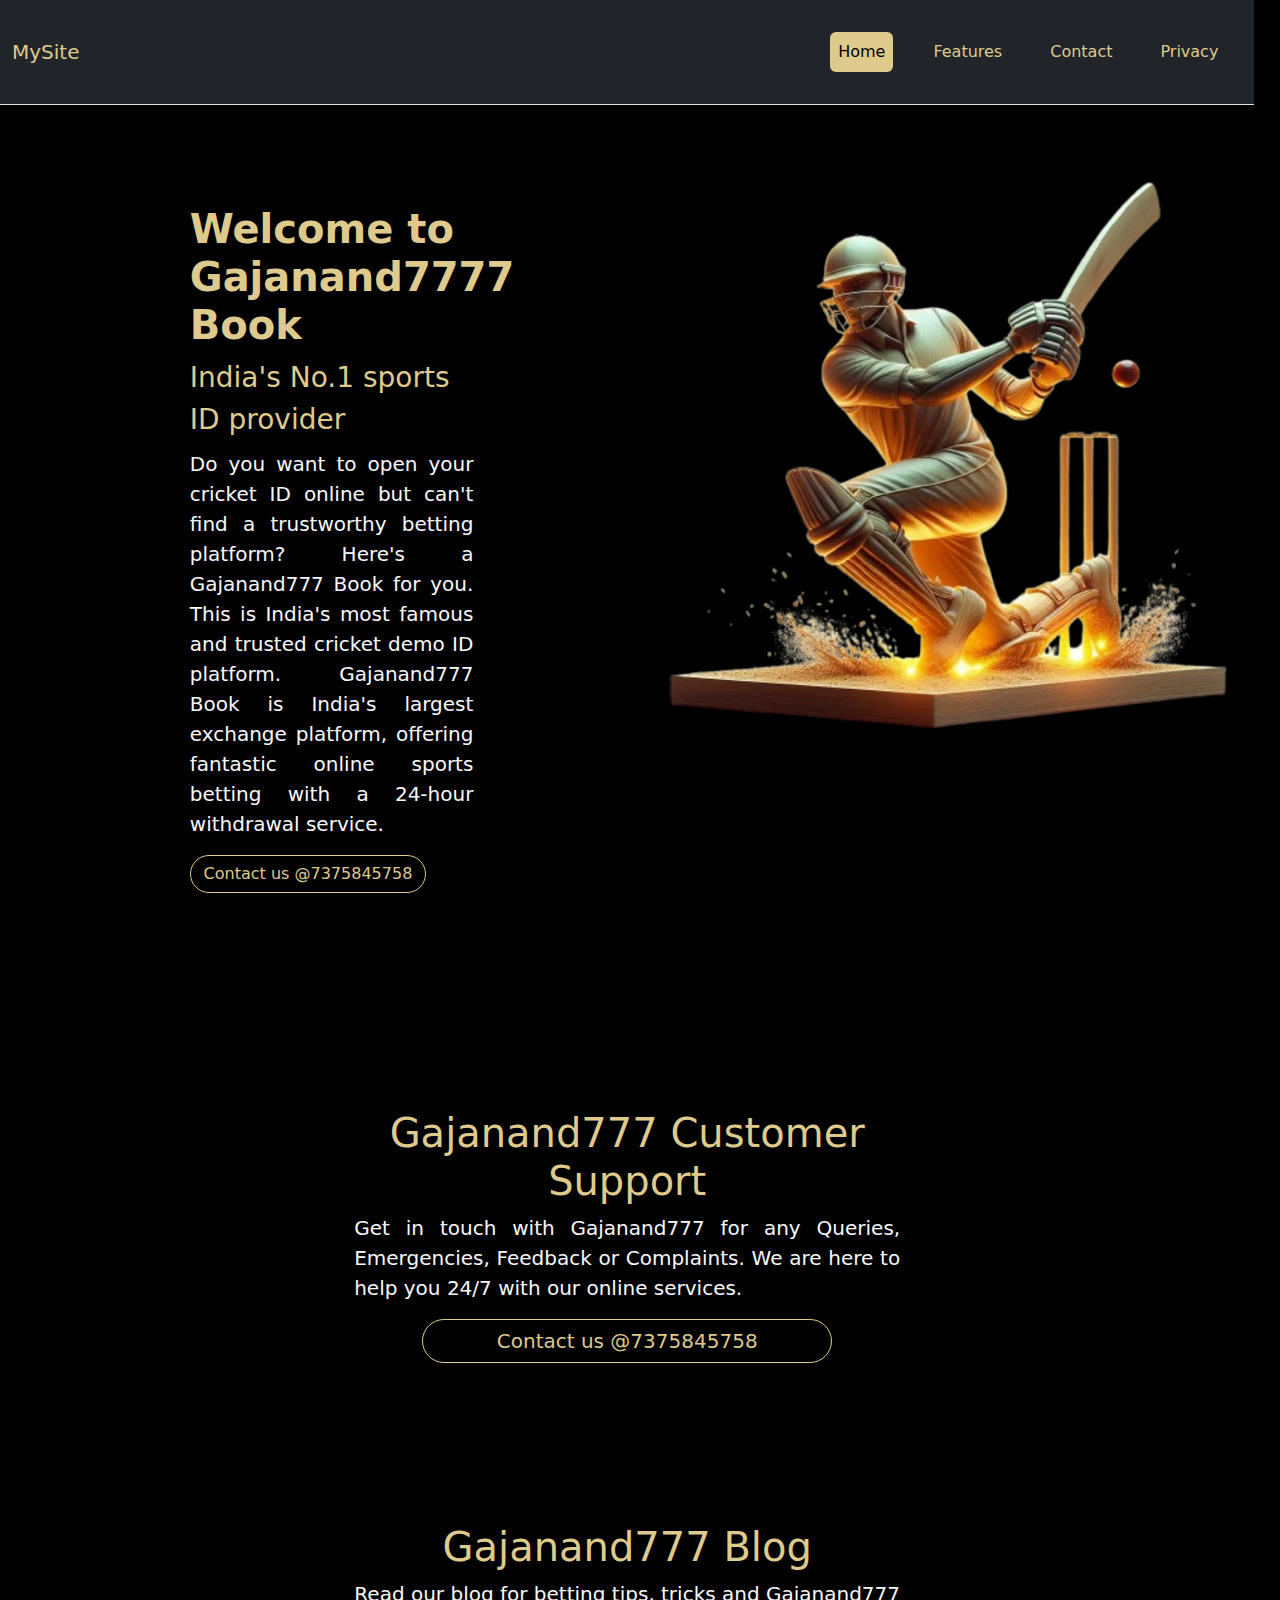
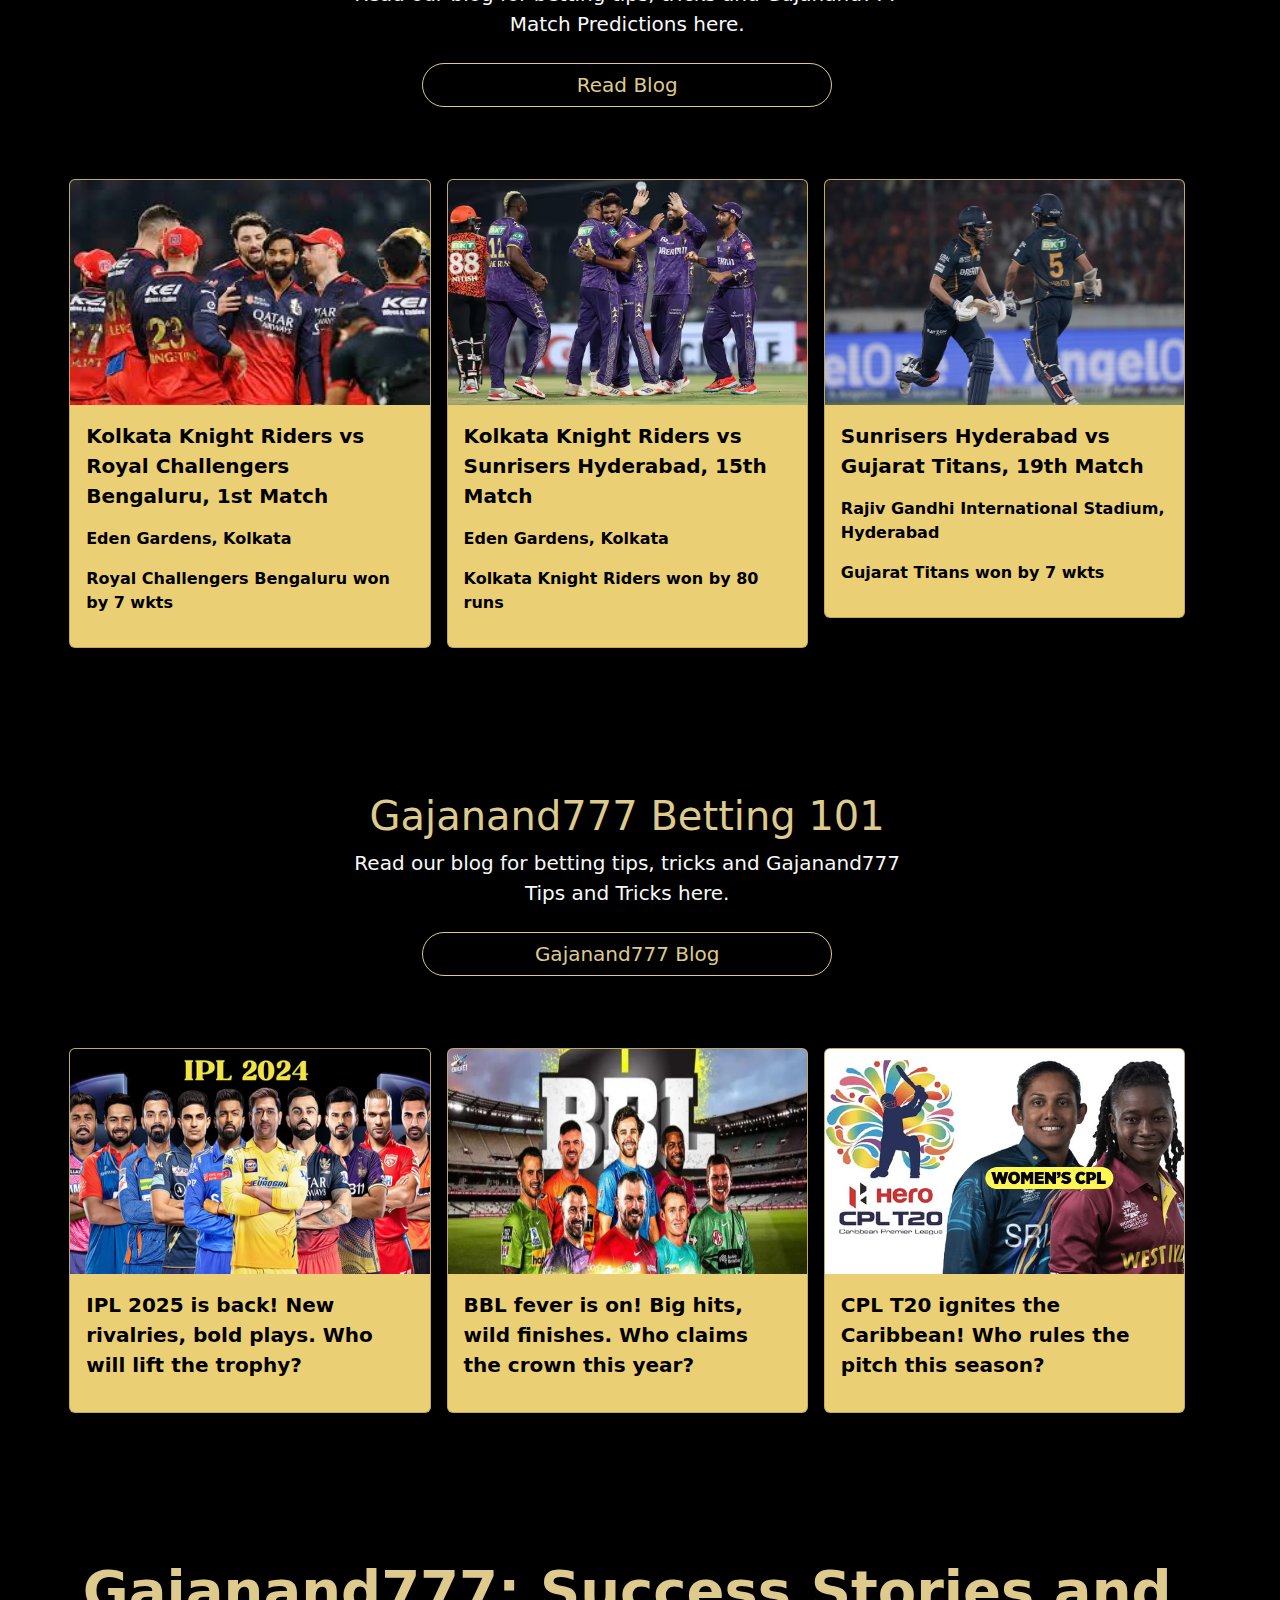
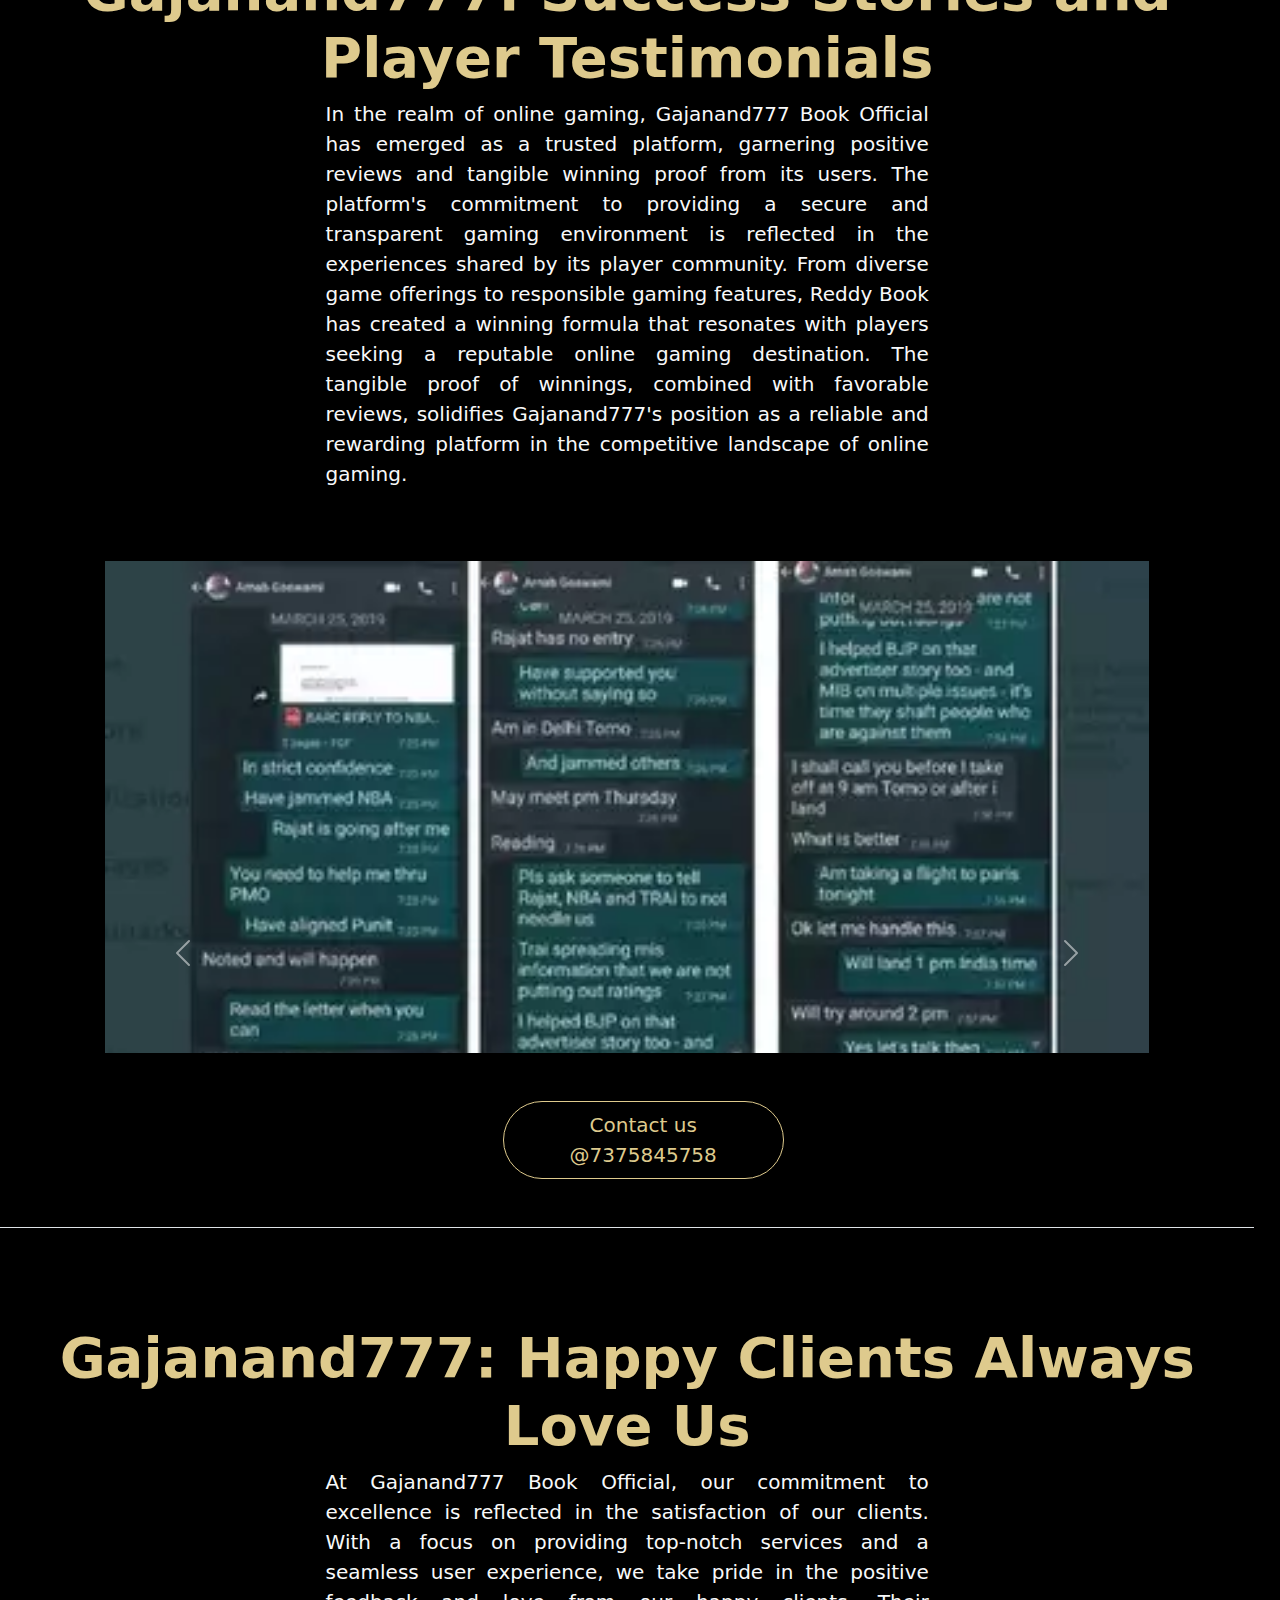
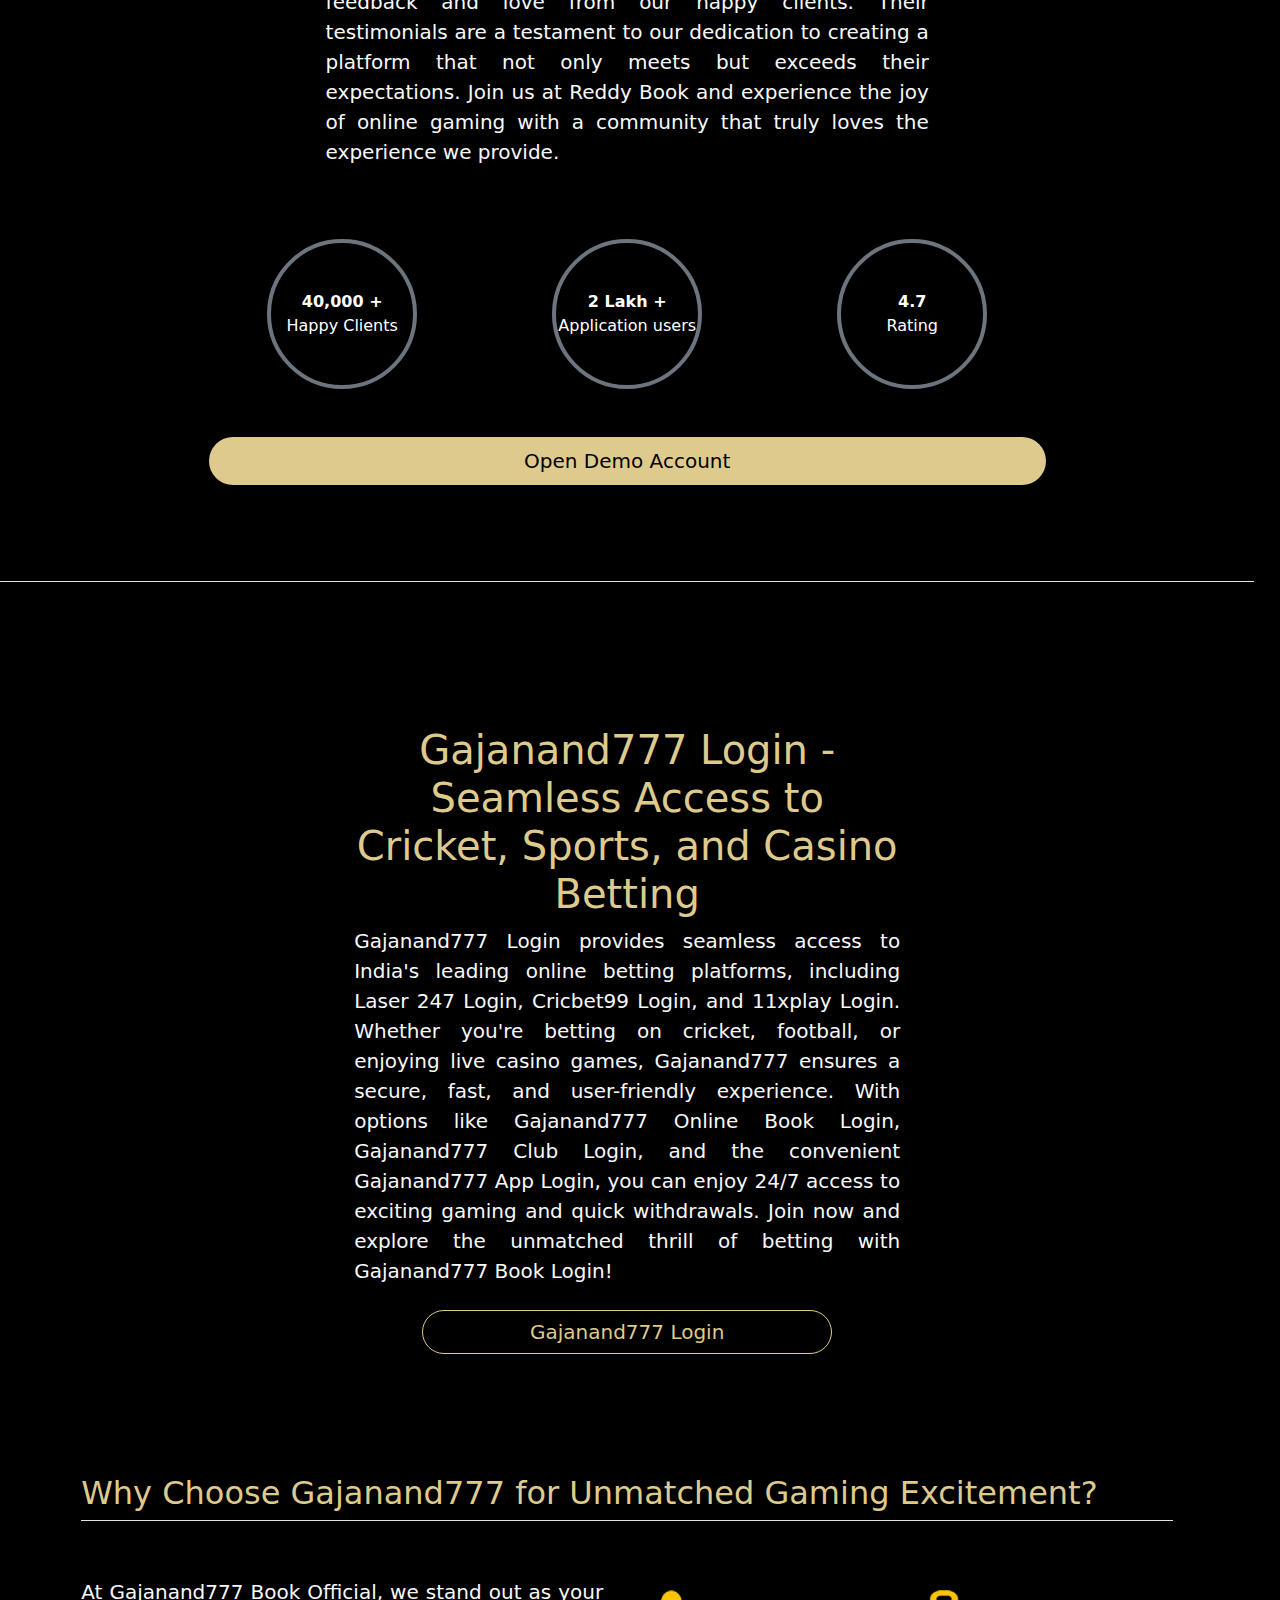
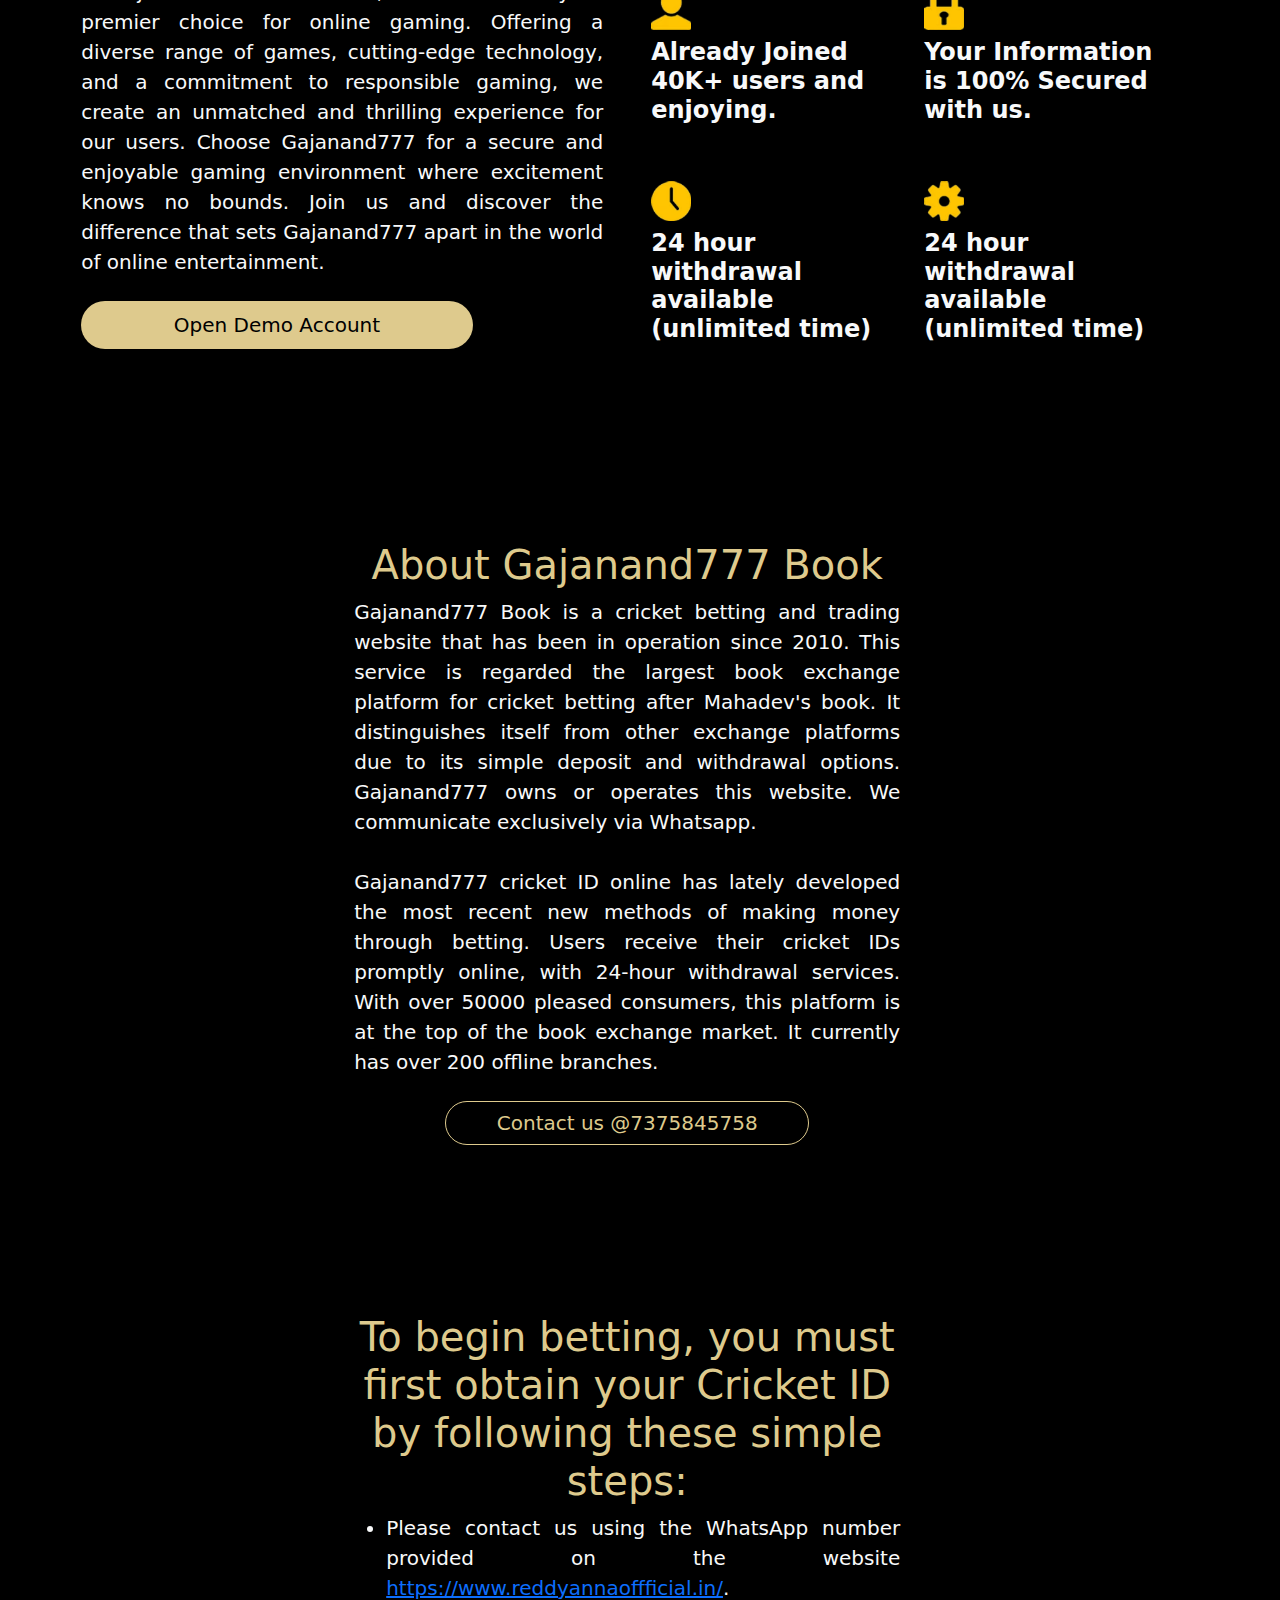
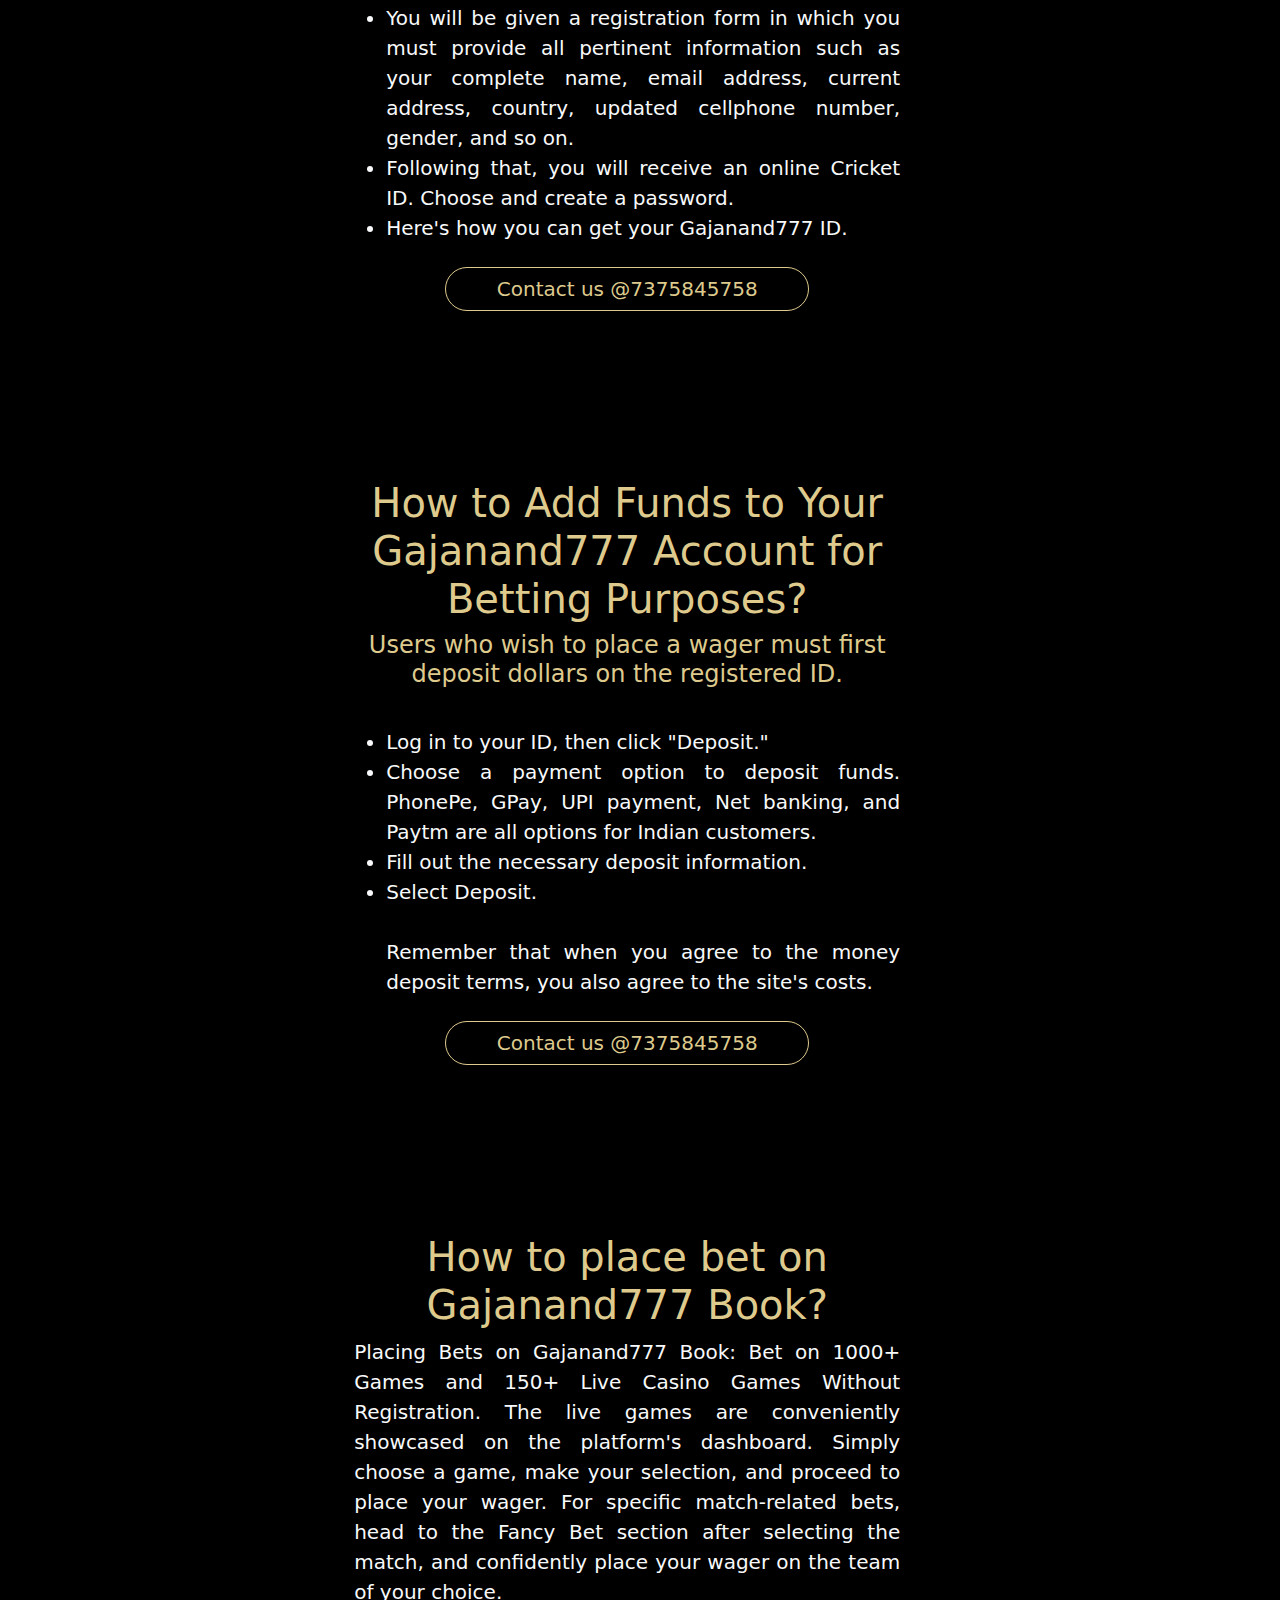
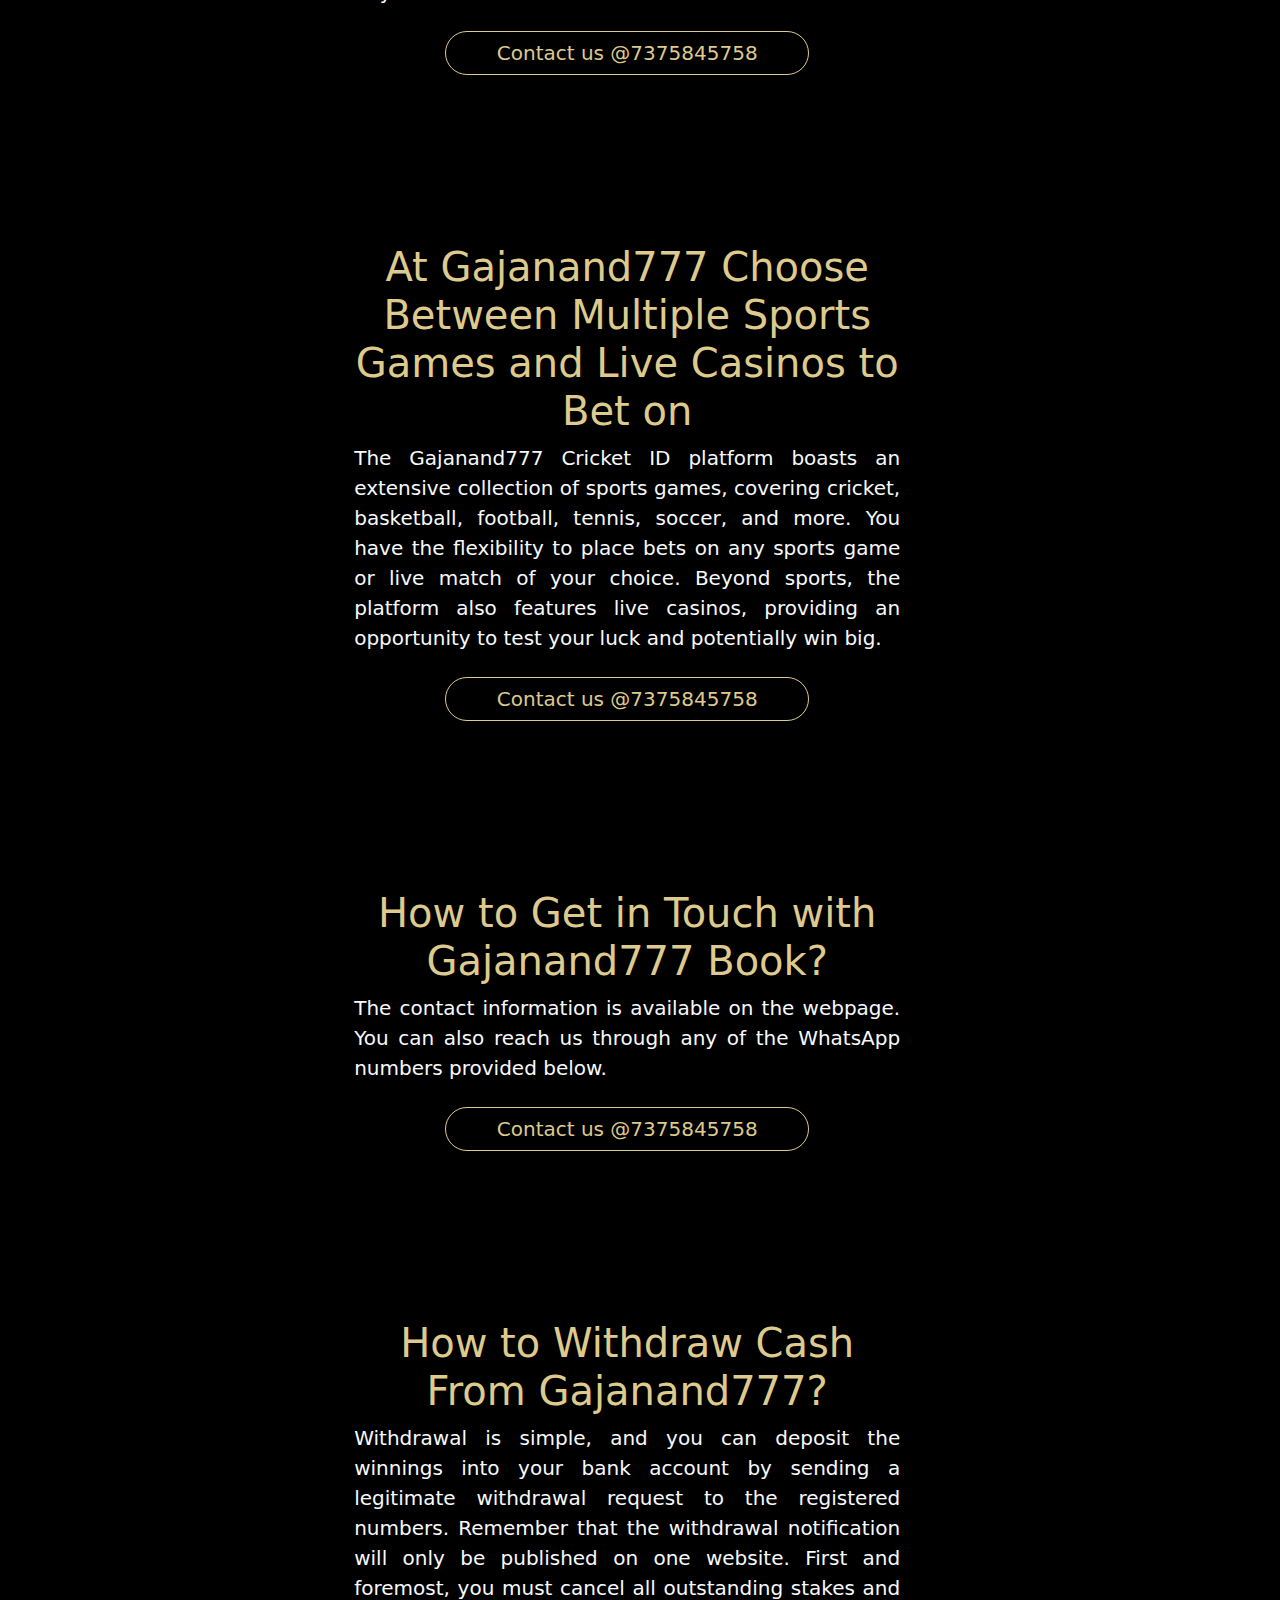
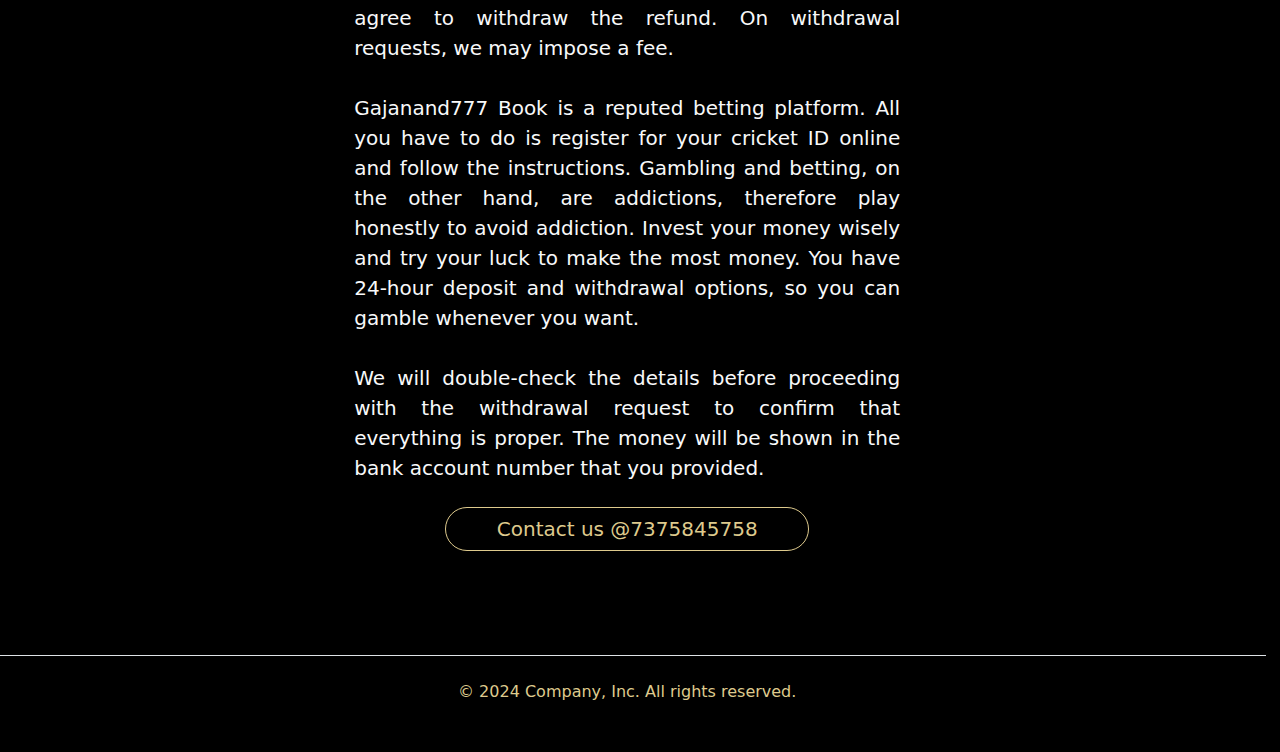
==== commit 81c5b9b6: "rw" ====
--- a/index.html
+++ b/index.html
@@ -6,64 +6,7 @@
   <meta name="viewport" content="width=device-width, initial-scale=1">
   <title>Bootstrap demo</title>
   <link href="https://cdn.jsdelivr.net/npm/bootstrap@5.3.3/dist/css/bootstrap.min.css" rel="stylesheet" integrity="sha384-QWTKZyjpPEjISv5WaRU9OFeRpok6YctnYmDr5pNlyT2bRjXh0JMhjY6hW+ALEwIH" crossorigin="anonymous">
-
-  <style>
-    /* Prevent the website from shrinking below 600px */
-    body {
-      /* min-width: 380px; */
-      max-width: 98vw;
-    }
-
-    .text-bg {
-      background-color: #EBCF74;
-    }
-
-    .activation {
-      color: black;
-      background-color: rgb(222 202 141);
-    }
-
-    .bg-card {
-      color: black;
-      background-color: #EBCF74;
-    }
-
-    .text-color {
-      color: rgb(222 202 141);
-    }
-
-    .btn-full-color {
-      color: black;
-      background-color: rgb(222 202 141);
-    }
-
-    .btn-full-color:hover {
-      color: black;
-      background-color: rgb(219, 176, 50);
-    }
-
-    .btn-outline-warning:hover {
-      background-color: rgb(222 202 141)
-    }
-
-    .btn-outline-warning {
-      border-color: rgb(222 202 141);
-      color: rgb(222 202 141);
-    }
-
-    .navbar-toggler {
-      border-color: rgb(222 202 141);
-      /* uses Bootstrap's yellow */
-    }
-
-    .navbar-toggler-icon {
-      background-image: url("data:image/svg+xml;charset=utf8,%3Csvg viewBox='0 0 30 30' xmlns='http://www.w3.org/2000/svg'%3E%3Cpath stroke='%23ffc107' stroke-width='2' stroke-linecap='round' stroke-miterlimit='10' d='M4 7h22M4 15h22M4 23h22'/%3E%3C/svg%3E");
-    }
-
-    .text-justify {
-      text-align: justify;
-    }
-  </style>
+  <link rel="stylesheet" href="style.css">
 
 </head>
 
@@ -85,13 +28,13 @@
               <a class="nav-link  p-2 activation " aria-current="page" href="#">Home</a>
             </li>
             <li class="nav-item m-2 p-2">
-              <a class="nav-link text-color p-2" href="#">Features</a>
+              <a class="nav-link text-color p-2" href="features.html">Features</a>
             </li>
             <li class="nav-item m-2 p-2">
-              <a class="nav-link text-color p-2" href="#">Pricing</a>
+              <a class="nav-link text-color p-2" href="/Contact.html">Contact</a>
             </li>
             <li class="nav-item m-2 p-2">
-              <a class="nav-link text-color p-2" href="#">Contact</a>
+              <a class="nav-link text-color p-2" href="/Privacy.html">Privacy</a>
             </li>
           </ul>
         </div>
@@ -108,7 +51,7 @@
           <p class="lead fs-5 text-light text-justify">
             Do you want to open your cricket ID online but can't find a trustworthy betting platform? Here's a Gajanand777 Book for you. This is India's most famous and trusted cricket demo ID platform. Gajanand777 Book is India's largest exchange platform, offering fantastic online sports betting with a 24-hour withdrawal service.
           </p>
-          <a href="tel:7375845758" class="btn btn-outline-warning col-10 rounded-pill">
+          <a href="https://api.whatsapp.com/send/?phone=917375845758&text&type=phone_number&app_absent=0" target="_blank" class="btn btn-outline-warning col-10 rounded-pill">
             Contact us @7375845758
           </a>
 
@@ -129,7 +72,7 @@
           <h1 class="text-color">Gajanand777 Customer Support</h1>
           <p class="lead text-light text-justify">Get in touch with Gajanand777 for any Queries, Emergencies, Feedback or Complaints. We are here to help you 24/7 with our online services.</p>
           <p>
-            <a href="tel:7375845758" class="btn btn-outline-warning col-9 rounded-pill fs-5">
+            <a href="https://wa.me/917375845758" target="_blank" class="btn btn-outline-warning col-9 rounded-pill fs-5">
               Contact us @7375845758
             </a>
           </p>
@@ -158,7 +101,7 @@
 
           <div class="col">
             <div class="card shadow-sm  bg-card">
-              <img src="/images/3.jpeg" class="bd-placeholder-img card-img-top" width="100%" height="225" alt="Placeholder: Thumbnail">
+              <img src="./images/3.jpeg" class="bd-placeholder-img card-img-top" width="100%" height="225" alt="Placeholder: Thumbnail">
               <title>Placeholder</title>
               </svg>
               <div class="card-body">
@@ -172,7 +115,7 @@
           </div>
           <div class="col">
             <div class="card shadow-sm bg-card">
-              <img src="/images/2.avif" class="bd-placeholder-img card-img-top" width="100%" height="225" alt="Placeholder: Thumbnail">
+              <img src="./images/2.avif" class="bd-placeholder-img card-img-top" width="100%" height="225" alt="Placeholder: Thumbnail">
               <title>Placeholder</title>
               </svg>
               <div class="card-body">
@@ -186,7 +129,7 @@
           </div>
           <div class="col">
             <div class="card shadow-sm bg-card">
-              <img src="/images/1.avif" class="bd-placeholder-img card-img-top" width="100%" height="225" alt="Placeholder: Thumbnail">
+              <img src="./images/1.avif" class="bd-placeholder-img card-img-top" width="100%" height="225" alt="Placeholder: Thumbnail">
               <title>Placeholder</title>
               </svg>
               <div class="card-body">
@@ -210,7 +153,7 @@
           <h1 class="text-color">Gajanand777 Betting 101</h1>
           <p class="lead text-light">Read our blog for betting tips, tricks and Gajanand777 Tips and Tricks here.</p>
           <p>
-            <a href="tel:7375845758" class="btn  my-2 btn-outline-warning  col-9 rounded-pill fs-5">Gajanand777 Blog</a>
+            <a href="https://wa.me/917375845758" target="_blank" class="btn  my-2 btn-outline-warning  col-9 rounded-pill fs-5">Gajanand777 Blog</a>
           </p>
         </div>
       </div>
@@ -224,7 +167,7 @@
 
           <div class="col">
             <div class="card shadow-sm  bg-card">
-              <img src="/images/IPL.png" class="bd-placeholder-img card-img-top" width="100%" height="225" alt="Placeholder: Thumbnail">
+              <img src="./images/IPL.png" class="bd-placeholder-img card-img-top" width="100%" height="225" alt="Placeholder: Thumbnail">
               <title>Placeholder</title>
               </svg>
               <div class="card-body">
@@ -238,7 +181,7 @@
           </div>
           <div class="col">
             <div class="card shadow-sm bg-card">
-              <img src="/images/BBL.webp" class="bd-placeholder-img card-img-top" width="100%" height="225" alt="Placeholder: Thumbnail">
+              <img src="./images/BBL.webp" class="bd-placeholder-img card-img-top" width="100%" height="225" alt="Placeholder: Thumbnail">
               <title>Placeholder</title>
               </svg>
               <div class="card-body">
@@ -252,7 +195,7 @@
           </div>
           <div class="col">
             <div class="card shadow-sm bg-card">
-              <img src="/images/CPL.jpg" class="bd-placeholder-img card-img-top" width="100%" height="225" alt="Placeholder: Thumbnail">
+              <img src="./images/CPL.jpg" class="bd-placeholder-img card-img-top" width="100%" height="225" alt="Placeholder: Thumbnail">
               <title>Placeholder</title>
               </svg>
               <div class="card-body">
@@ -269,7 +212,7 @@
 
     <!-- player testimonial  -->
     <div class="px-4 pt-5 my-5 text-center border-bottom">
-      <h1 class="display-4 fw-bold text-color">Gajanand777: Success Stories and Player Testimonials</h1>
+      <h3 class="display-4 fw-bold text-color">Gajanand777: Success Stories and Player Testimonials</h3>
       <div class="col-lg-6 mx-auto">
         <p class="lead mb-4 text-light text-justify">In the realm of online gaming, Gajanand777 Book Official has emerged as a trusted platform, garnering positive reviews and tangible winning proof from its users. The platform's commitment to providing a secure and transparent gaming environment is reflected in the experiences shared by its player community. From diverse game offerings to responsible gaming features, Reddy Book has created a winning formula that resonates with players seeking a reputable online gaming destination. The tangible proof of winnings, combined with favorable reviews, solidifies Gajanand777's position as a reliable and rewarding platform in the competitive landscape of online gaming.</p>
 
@@ -302,7 +245,9 @@
       </div>
       <!--player testimonial button  -->
       <div class="d-grid gap-2 d-sm-flex justify-content-sm-center mb-5">
-        <button type="button" class="btn btn-outline-warning btn-lg px-4 me-sm-3 mx-5 col-9 rounded-pill fs-5">Contact us @7375845758</button>
+        <a href="https://wa.me/917375845758" target="_blank" >
+          <button type="button" class="btn btn-outline-warning btn-lg px-4 me-sm-3 mx-5 col-9 rounded-pill fs-5">Contact us @7375845758</button>
+        </a>
       </div>
     </div>
 
@@ -340,8 +285,8 @@
 
         <!-- Buttons Section -->
         <div class="d-grid gap-2 d-sm-flex justify-content-sm-center mb-5 mt-5">
-          <button type="button" class="btn btn-outline-warning btn-lg px-4 me-sm-3 btn btn-outline-warning col-9 mb-5 mx-5 rounded-pill fs-5">Open Your Demo Account </button>
-          <button type="button" class="btn btn-outline-warning btn-lg px-4 btn btn-outline-warning col-9 rounded-pill mx-5 fs-5">Contact Us Now</button>
+          
+          <a href="https://wa.me/917375845758" target="_blank" class="btn btn-full-color btn-lg  col-9 rounded-pill fs-5">Open Demo Account</a>
         </div>
       </div>
     </div>
@@ -368,7 +313,7 @@
           <p class="text-light text-justify fs-5">At Gajanand777 Book Official, we stand out as your premier choice for online gaming. Offering a diverse range of games, cutting-edge technology, and a commitment to responsible gaming, we create an unmatched and thrilling experience for our users. Choose Gajanand777 for a secure and enjoyable gaming environment where excitement knows no bounds. Join us and discover the difference that sets Gajanand777 apart in the world of online entertainment.
 
           </p>
-          <a href="#" class="btn btn-full-color btn-lg  col-9 rounded-pill fs-5">Open Demo Account</a>
+          <a href="https://wa.me/917375845758" target="_blank" class="btn btn-full-color btn-lg  col-9 rounded-pill fs-5">Open Demo Account</a>
         </div>
 
         <div class="col">
@@ -416,7 +361,7 @@
             Gajanand777 cricket ID online has lately developed the most recent new methods of making money through betting. Users receive their cricket IDs promptly online, with 24-hour withdrawal services. With over 50000 pleased consumers, this platform is at the top of the book exchange market. It currently has over 200 offline branches.
           </p>
           <p>
-            <a href="#" class="btn  my-2 btn-outline-warning  col-8 rounded-pill fs-5">Contact us @7375845758</a>
+            <a href="https://wa.me/917375845758" target="_blank" class="btn  my-2 btn-outline-warning  col-8 rounded-pill fs-5">Contact us @7375845758</a>
           </p>
         </div>
       </div>
@@ -435,7 +380,7 @@
           </ul>
 
           <p>
-            <a href="#" class="btn  my-2 btn-outline-warning col-8 rounded-pill fs-5">Contact us @7375845758</a>
+            <a href="https://wa.me/917375845758" target="_blank" class="btn  my-2 btn-outline-warning col-8 rounded-pill fs-5">Contact us @7375845758</a>
           </p>
         </div>
       </div>
@@ -457,7 +402,7 @@
           </ul>
 
           <p>
-            <a href="#" class="btn  my-2 btn-outline-warning col-8 rounded-pill fs-5">Contact us @7375845758</a>
+            <a href="https://wa.me/917375845758" target="_blank" class="btn  my-2 btn-outline-warning col-8 rounded-pill fs-5">Contact us @7375845758</a>
           </p>
         </div>
       </div>
@@ -470,7 +415,7 @@
           <h1 class="text-color">How to place bet on Gajanand777 Book?</h1>
           <p class="lead text-light text-justify">Placing Bets on Gajanand777 Book: Bet on 1000+ Games and 150+ Live Casino Games Without Registration. The live games are conveniently showcased on the platform's dashboard. Simply choose a game, make your selection, and proceed to place your wager. For specific match-related bets, head to the Fancy Bet section after selecting the match, and confidently place your wager on the team of your choice.</p>
           <p>
-            <a href="#" class="btn  my-2 btn-outline-warning col-8 rounded-pill fs-5">Contact us @7375845758</a>
+            <a href="https://wa.me/917375845758" target="_blank" class="btn  my-2 btn-outline-warning col-8 rounded-pill fs-5">Contact us @7375845758</a>
           </p>
         </div>
       </div>
@@ -483,7 +428,7 @@
           <h1 class="text-color">At Gajanand777 Choose Between Multiple Sports Games and Live Casinos to Bet on</h1>
           <p class="lead text-light text-justify">The Gajanand777 Cricket ID platform boasts an extensive collection of sports games, covering cricket, basketball, football, tennis, soccer, and more. You have the flexibility to place bets on any sports game or live match of your choice. Beyond sports, the platform also features live casinos, providing an opportunity to test your luck and potentially win big.</p>
           <p>
-            <a href="#" class="btn  my-2 btn-outline-warning col-8 rounded-pill fs-5">Contact us @7375845758</a>
+            <a href="https://wa.me/917375845758" target="_blank" class="btn  my-2 btn-outline-warning col-8 rounded-pill fs-5">Contact us @7375845758</a>
           </p>
         </div>
       </div>
@@ -496,7 +441,7 @@
           <h1 class="text-color">How to Get in Touch with Gajanand777 Book?</h1>
           <p class="lead text-light text-justify">The contact information is available on the webpage. You can also reach us through any of the WhatsApp numbers provided below.</p>
           <p>
-            <a href="#" class="btn  my-2 btn-outline-warning col-8 rounded-pill fs-5">Contact us @7375845758</a>
+            <a href="https://wa.me/917375845758" target="_blank" class="btn  my-2 btn-outline-warning col-8 rounded-pill fs-5">Contact us @7375845758</a>
           </p>
         </div>
       </div>
@@ -515,12 +460,11 @@
             ​
           </p>
           <p>
-            <a href="#" class="btn  my-2 btn-outline-warning col-8 rounded-pill fs-5">Contact us @7375845758</a>
-          </p>
-        </div>
-      </div>
-    </section>
-
+            <a href="https://wa.me/917375845758" target="_blank" class="btn  my-2 btn-outline-warning col-8 rounded-pill fs-5">Contact us @7375845758</a>
+          </p>
+        </div>
+      </div>
+    </section>
 
 
 
--- a/style.css
+++ b/style.css
@@ -0,0 +1,55 @@
+body {
+  /* min-width: 380px; */
+  max-width: 98vw;
+}
+
+.text-bg {
+  background-color: #EBCF74;
+}
+
+.activation {
+  color: black;
+  background-color: rgb(222 202 141);
+}
+
+.bg-card {
+  color: black;
+  background-color: #EBCF74;
+}
+
+.text-color {
+  color: rgb(222 202 141);
+}
+
+.btn-full-color {
+  color: black;
+  background-color: rgb(222 202 141);
+}
+
+.btn-full-color:hover {
+  color: black;
+  background-color: rgb(219, 176, 50);
+}
+
+.btn-outline-warning:hover {
+  background-color: rgb(222 202 141)
+}
+
+.btn-outline-warning {
+  border-color: rgb(222 202 141);
+  color: rgb(222 202 141);
+}
+
+.navbar-toggler {
+  border-color: rgb(222 202 141);
+  /* uses Bootstrap's yellow */
+}
+
+.navbar-toggler-icon {
+  background-image: url("data:image/svg+xml;charset=utf8,%3Csvg viewBox='0 0 30 30' xmlns='http://www.w3.org/2000/svg'%3E%3Cpath stroke='%23ffc107' stroke-width='2' stroke-linecap='round' stroke-miterlimit='10' d='M4 7h22M4 15h22M4 23h22'/%3E%3C/svg%3E");
+}
+
+.text-justify {
+  text-align: justify;
+}
+
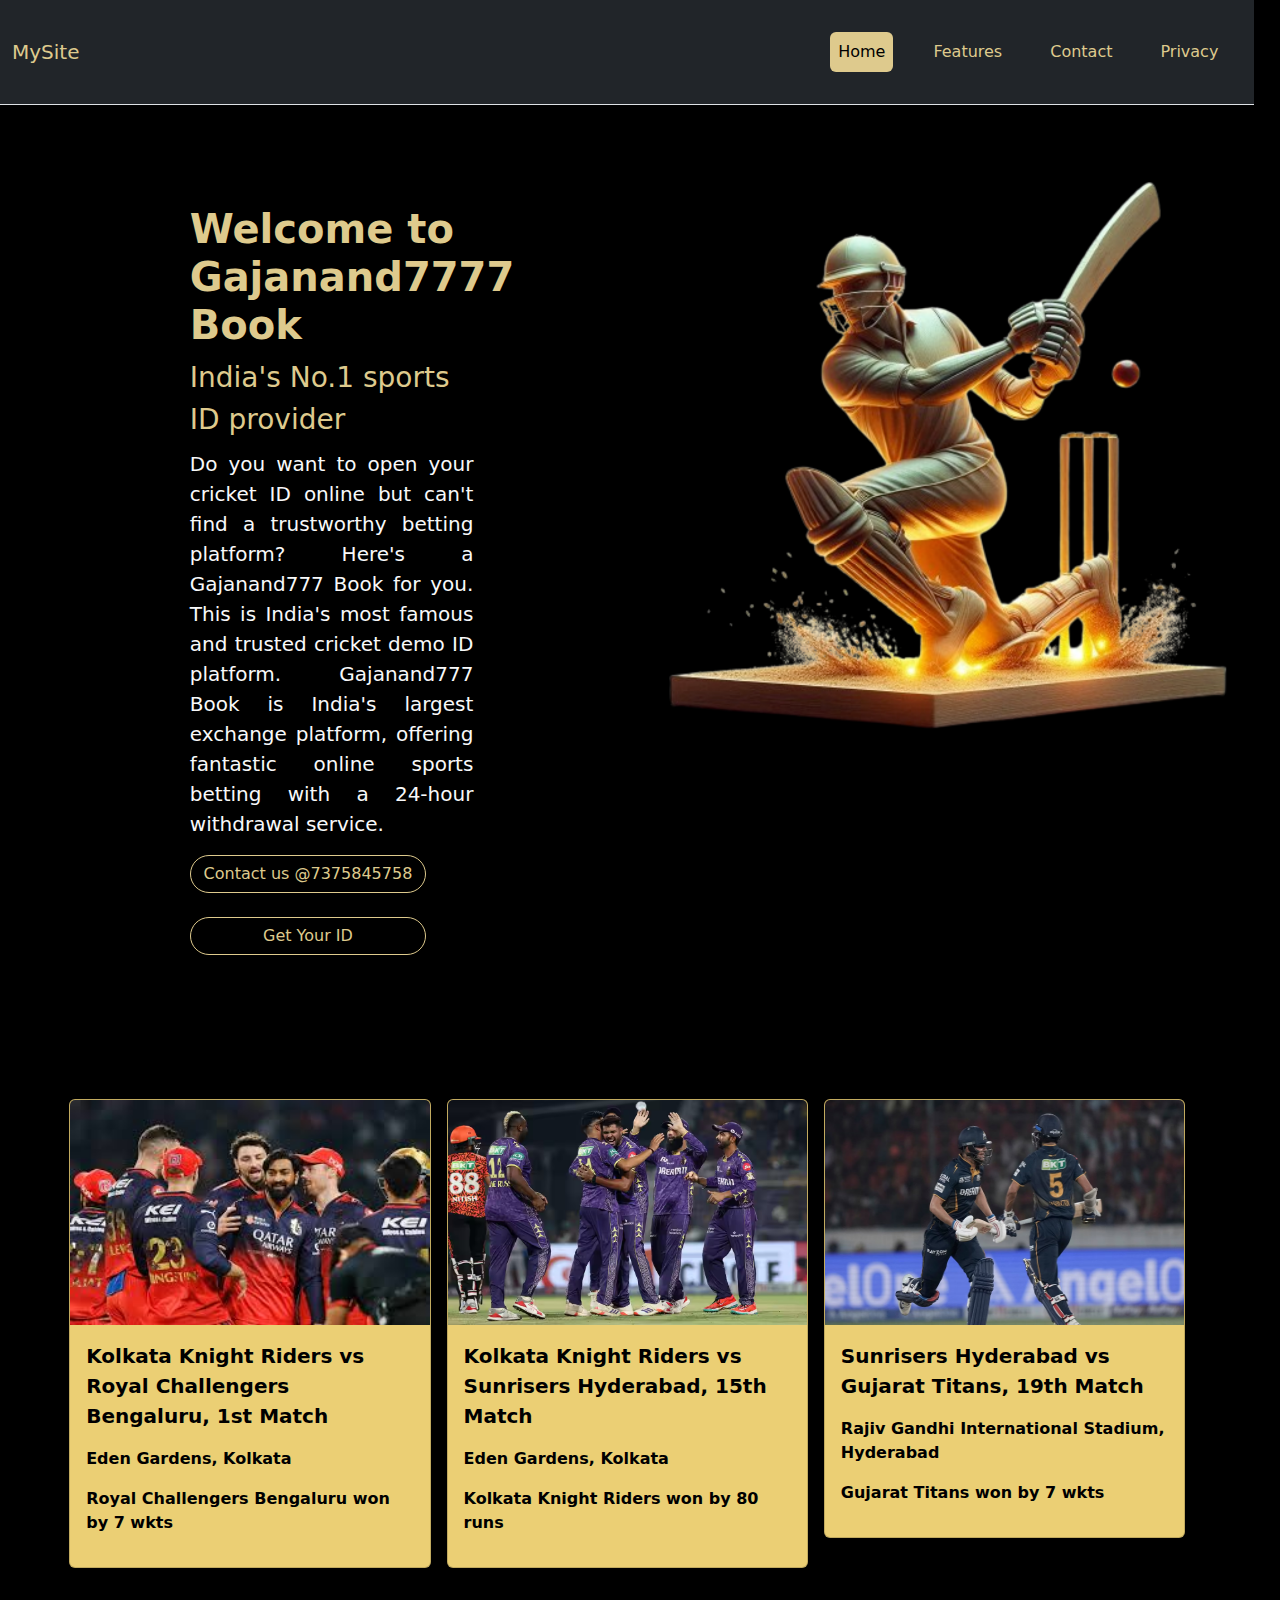
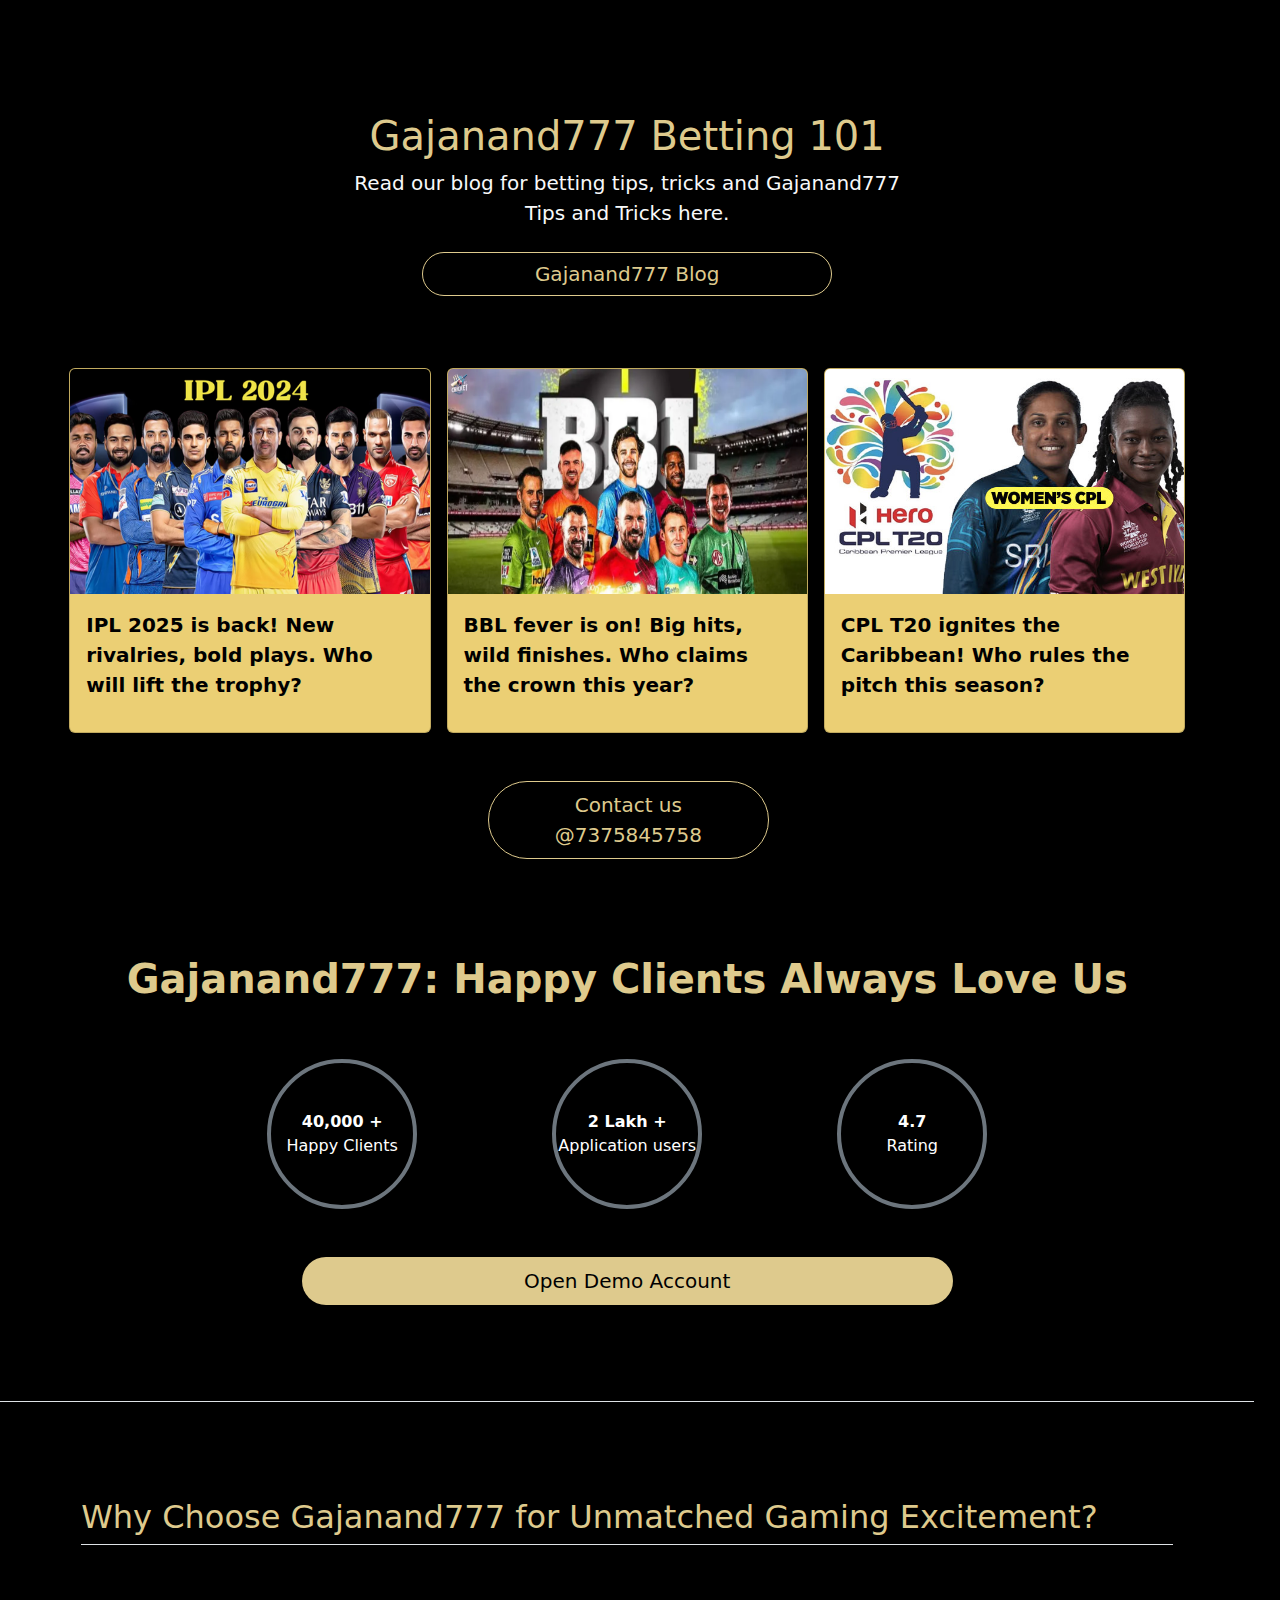
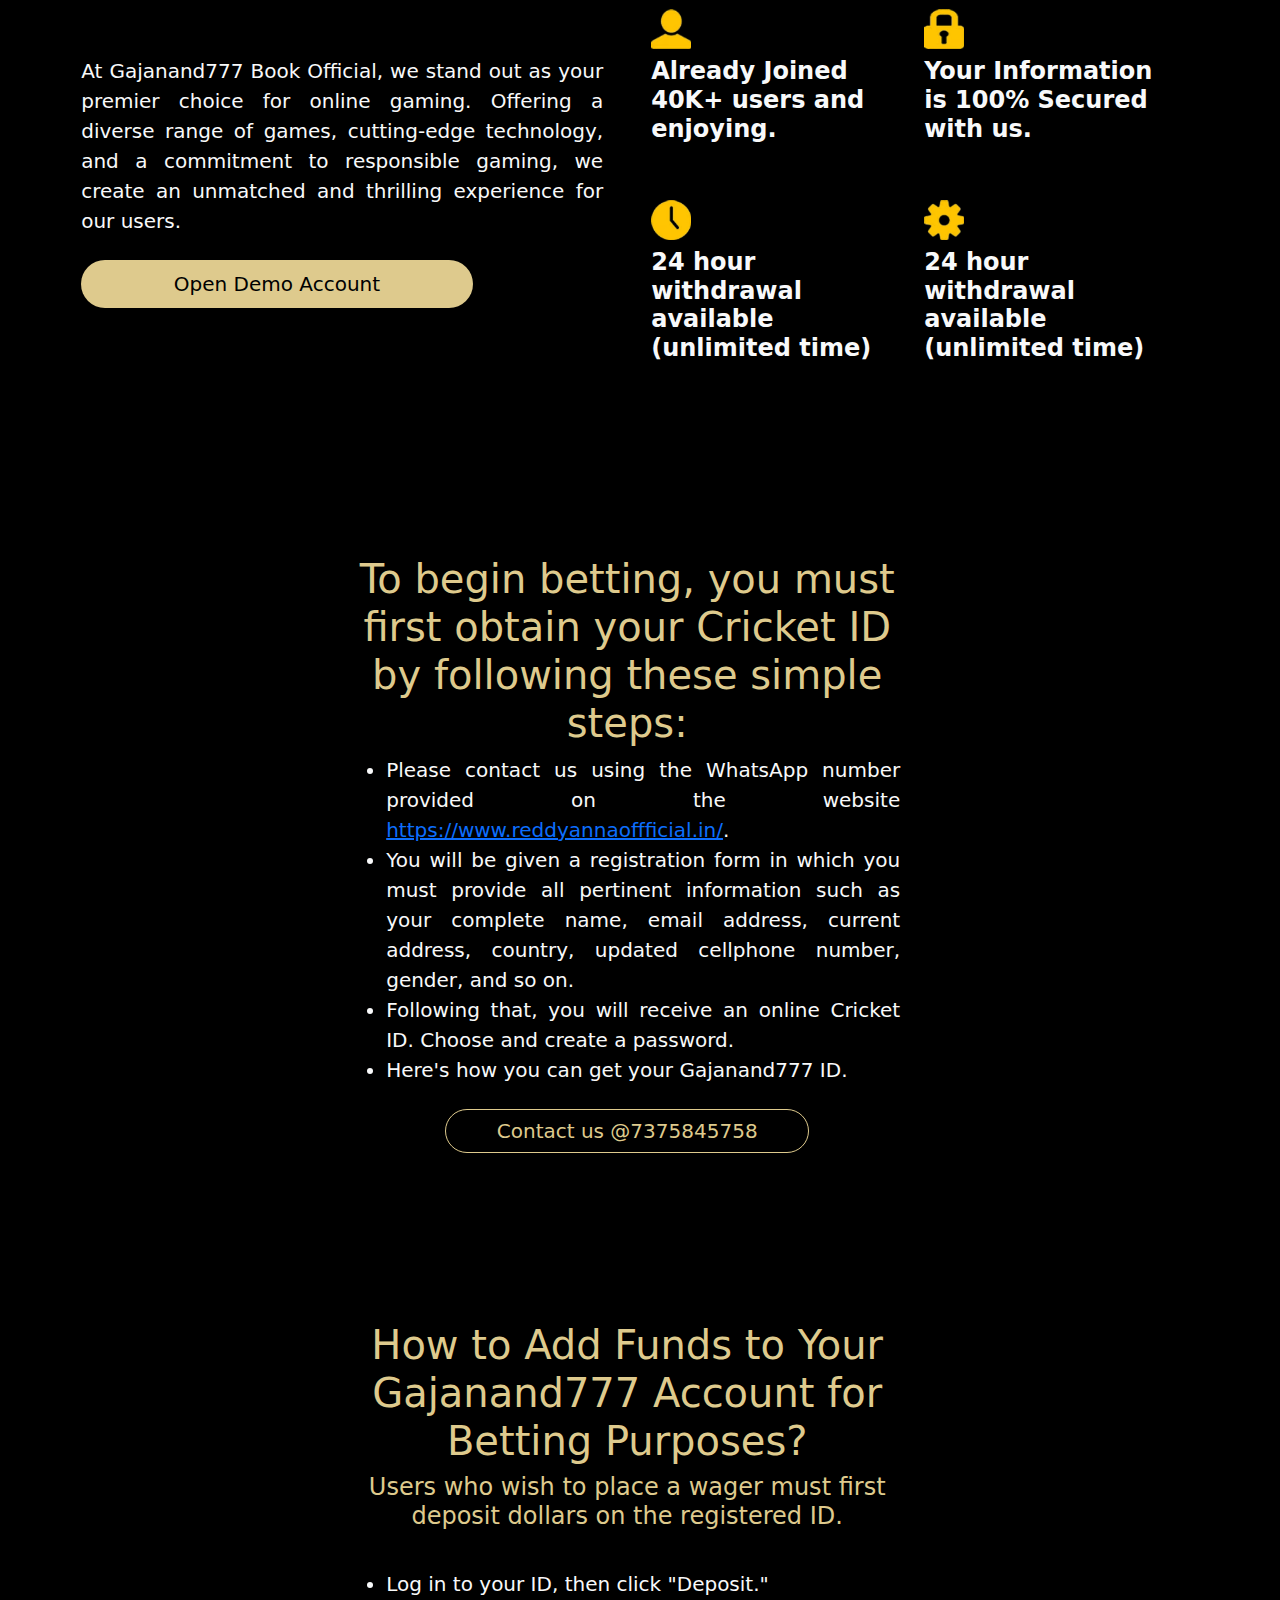
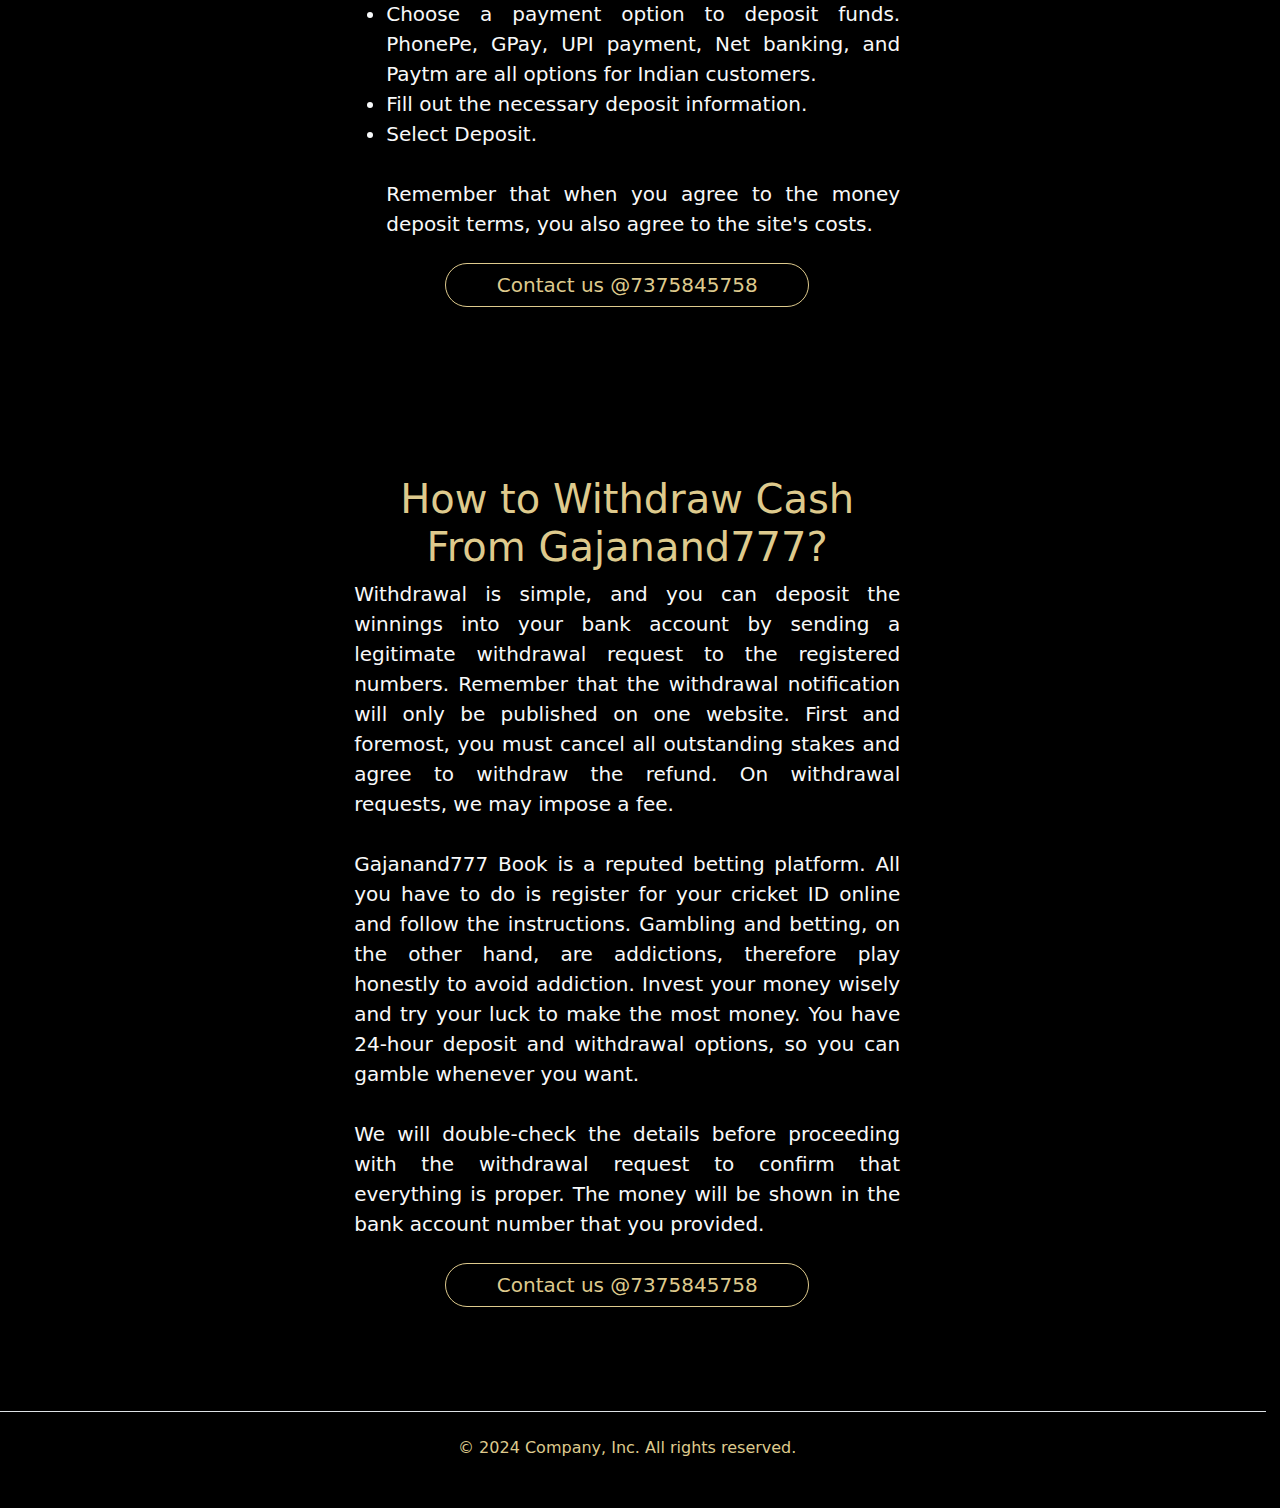
==== commit c6f5ee5b: "rw" ====
--- a/index.html
+++ b/index.html
@@ -51,8 +51,11 @@
           <p class="lead fs-5 text-light text-justify">
             Do you want to open your cricket ID online but can't find a trustworthy betting platform? Here's a Gajanand777 Book for you. This is India's most famous and trusted cricket demo ID platform. Gajanand777 Book is India's largest exchange platform, offering fantastic online sports betting with a 24-hour withdrawal service.
           </p>
-          <a href="https://api.whatsapp.com/send/?phone=917375845758&text&type=phone_number&app_absent=0" target="_blank" class="btn btn-outline-warning col-10 rounded-pill">
+          <a href="https://wa.me/917375845758" target="_blank" class="btn btn-outline-warning col-10 rounded-pill">
             Contact us @7375845758
+          </a>
+          <a href="https://wa.me/917375845758" target="_blank" class="btn btn-outline-warning col-10 my-4 rounded-pill">
+            Get Your ID
           </a>
 
         </div>
@@ -66,22 +69,22 @@
     </div>
 
     <!-- text 1 -->
-    <section class="py-5 text-center container pb-0">
+    <!-- <section class="py-5 text-center container pb-0">
       <div class="row py-lg-5">
         <div class="col-lg-6 col-md-8 mx-auto">
           <h1 class="text-color">Gajanand777 Customer Support</h1>
           <p class="lead text-light text-justify">Get in touch with Gajanand777 for any Queries, Emergencies, Feedback or Complaints. We are here to help you 24/7 with our online services.</p>
           <p>
-            <a href="https://wa.me/917375845758" target="_blank" class="btn btn-outline-warning col-9 rounded-pill fs-5">
+            <a href="https://wa.me/917375845758"  target="_blank" class="btn btn-outline-warning col-9 rounded-pill fs-5">
               Contact us @7375845758
             </a>
           </p>
         </div>
       </div>
-    </section>
+    </section> -->
 
     <!-- text 2 -->
-    <section class="py-5 text-center container pb-0">
+    <!-- <section class="py-5 text-center container pb-0">
       <div class="row py-lg-5">
         <div class="col-lg-6 col-md-8 mx-auto">
           <h1 class="text-color">Gajanand777 Blog</h1>
@@ -91,7 +94,7 @@
           </p>
         </div>
       </div>
-    </section>
+    </section> -->
 
     <!-- blog posts  -->
     <div class="album py-5 pt-0">
@@ -211,25 +214,25 @@
     </div>
 
     <!-- player testimonial  -->
-    <div class="px-4 pt-5 my-5 text-center border-bottom">
+    <!-- <div class="px-4 pt-5 my-5 text-center border-bottom">
       <h3 class="display-4 fw-bold text-color">Gajanand777: Success Stories and Player Testimonials</h3>
       <div class="col-lg-6 mx-auto">
         <p class="lead mb-4 text-light text-justify">In the realm of online gaming, Gajanand777 Book Official has emerged as a trusted platform, garnering positive reviews and tangible winning proof from its users. The platform's commitment to providing a secure and transparent gaming environment is reflected in the experiences shared by its player community. From diverse game offerings to responsible gaming features, Reddy Book has created a winning formula that resonates with players seeking a reputable online gaming destination. The tangible proof of winnings, combined with favorable reviews, solidifies Gajanand777's position as a reliable and rewarding platform in the competitive landscape of online gaming.</p>
 
       </div>
-      <!--player testimonial image  -->
+      
       <div class="overflow-hidden mb-5" style="max-height: 60vh;">
         <div class="container p-5 ">
           <div id="carouselExampleAutoplaying" class="carousel slide" data-bs-ride="carousel">
             <div class="carousel-inner">
               <div class="carousel-item active">
-                <img src="./images/customer review.webp" class="d-block w-100" alt="...">
+                <img src="./images/c1.png" class="d-block w-50 h-30"  alt="...">
               </div>
               <div class="carousel-item">
-                <img src="./images/customer review.webp" class="d-block w-100" alt="...">
+                <img src="./images/c2.png" class="d-block w-30 h-30"  alt="...">
               </div>
               <div class="carousel-item">
-                <img src="./images/customer review.webp" class="d-block w-100" alt="...">
+                <img src="./images/c3.png" class="d-block w-30 h-30"  alt="...">
               </div>
             </div>
             <button class="carousel-control-prev" type="button" data-bs-target="#carouselExampleAutoplaying" data-bs-slide="prev">
@@ -243,7 +246,10 @@
           </div>
         </div>
       </div>
-      <!--player testimonial button  -->
+      
+       -->
+      
+    
       <div class="d-grid gap-2 d-sm-flex justify-content-sm-center mb-5">
         <a href="https://wa.me/917375845758" target="_blank" >
           <button type="button" class="btn btn-outline-warning btn-lg px-4 me-sm-3 mx-5 col-9 rounded-pill fs-5">Contact us @7375845758</button>
@@ -253,9 +259,9 @@
 
     <!-- customers    -->
     <div class="px-4 pt-5 my-5 text-center border-bottom">
-      <h1 class="display-4 fw-bold text-color">Gajanand777: Happy Clients Always Love Us</h1>
+      <h1 class="display-4 fw-bold text-color fs-1">Gajanand777: Happy Clients Always Love Us</h1>
       <div class="col-lg-6 mx-auto">
-        <p class="lead mb-4 text-light text-justify">At Gajanand777 Book Official, our commitment to excellence is reflected in the satisfaction of our clients. With a focus on providing top-notch services and a seamless user experience, we take pride in the positive feedback and love from our happy clients. Their testimonials are a testament to our dedication to creating a platform that not only meets but exceeds their expectations. Join us at Reddy Book and experience the joy of online gaming with a community that truly loves the experience we provide.</p>
+        <!-- <p class="lead mb-4 text-light text-justify">At Gajanand777 Book Official, our commitment to excellence is reflected in the satisfaction of our clients. With a focus on providing top-notch services and a seamless user experience, we take pride in the positive feedback and love from our happy clients.</p> -->
 
       </div>
 
@@ -286,13 +292,13 @@
         <!-- Buttons Section -->
         <div class="d-grid gap-2 d-sm-flex justify-content-sm-center mb-5 mt-5">
           
-          <a href="https://wa.me/917375845758" target="_blank" class="btn btn-full-color btn-lg  col-9 rounded-pill fs-5">Open Demo Account</a>
+          <a href="https://wa.me/917375845758" target="_blank" class="btn btn-full-color btn-lg  col-7 rounded-pill fs-5">Open Demo Account</a>
         </div>
       </div>
     </div>
 
     <!-- Text 3  -->
-    <section class="py-5 text-center container pb-0">
+    <!-- <section class="py-5 text-center container pb-0">
       <div class="row py-lg-5">
         <div class="col-lg-6 col-md-8 mx-auto">
           <h1 class="text-color">Gajanand777 Login - Seamless Access to Cricket, Sports, and Casino Betting</h1>
@@ -302,7 +308,7 @@
           </p>
         </div>
       </div>
-    </section>
+    </section> -->
 
     <!-- features  -->
     <div class="container px-4 py-5">
@@ -310,7 +316,8 @@
 
       <div class="row row-cols-1 row-cols-md-2 align-items-md-center g-5 py-5">
         <div class="col d-flex flex-column align-items-start gap-2">
-          <p class="text-light text-justify fs-5">At Gajanand777 Book Official, we stand out as your premier choice for online gaming. Offering a diverse range of games, cutting-edge technology, and a commitment to responsible gaming, we create an unmatched and thrilling experience for our users. Choose Gajanand777 for a secure and enjoyable gaming environment where excitement knows no bounds. Join us and discover the difference that sets Gajanand777 apart in the world of online entertainment.
+          <p class="text-light text-justify fs-5">At Gajanand777 Book Official, we stand out as your premier choice for online gaming. Offering a diverse range of games, cutting-edge technology, and a commitment to responsible gaming, we create an unmatched and thrilling experience for our users. 
+            <!-- Choose Gajanand777 for a secure and enjoyable gaming environment where excitement knows no bounds. Join us and discover the difference that sets Gajanand777 apart in the world of online entertainment. -->
 
           </p>
           <a href="https://wa.me/917375845758" target="_blank" class="btn btn-full-color btn-lg  col-9 rounded-pill fs-5">Open Demo Account</a>
@@ -352,7 +359,7 @@
     </div>
 
     <!-- texts 4  -->
-    <section class="py-5 text-center container pb-0">
+    <!-- <section class="py-5 text-center container pb-0">
       <div class="row py-lg-5">
         <div class="col-lg-6 col-md-8 mx-auto">
           <h1 class="text-color">About Gajanand777 Book</h1>
@@ -365,7 +372,7 @@
           </p>
         </div>
       </div>
-    </section>
+    </section> -->
 
     <!-- texts 5  -->
     <section class="py-5 text-center container pb-0">
@@ -409,7 +416,7 @@
     </section>
 
     <!-- texts 8  -->
-    <section class="py-5 text-center container pb-0">
+    <!-- <section class="py-5 text-center container pb-0">
       <div class="row py-lg-5">
         <div class="col-lg-6 col-md-8 mx-auto">
           <h1 class="text-color">How to place bet on Gajanand777 Book?</h1>
@@ -419,10 +426,10 @@
           </p>
         </div>
       </div>
-    </section>
+    </section> -->
 
     <!-- texts 9  -->
-    <section class="py-5 text-center container pb-0">
+    <!-- <section class="py-5 text-center container pb-0">
       <div class="row py-lg-5">
         <div class="col-lg-6 col-md-8 mx-auto">
           <h1 class="text-color">At Gajanand777 Choose Between Multiple Sports Games and Live Casinos to Bet on</h1>
@@ -432,10 +439,10 @@
           </p>
         </div>
       </div>
-    </section>
+    </section> -->
 
     <!-- texts 10  -->
-    <section class="py-5 text-center container pb-0">
+    <!-- <section class="py-5 text-center container pb-0">
       <div class="row py-lg-5">
         <div class="col-lg-6 col-md-8 mx-auto">
           <h1 class="text-color">How to Get in Touch with Gajanand777 Book?</h1>
@@ -445,7 +452,7 @@
           </p>
         </div>
       </div>
-    </section>
+    </section> -->
 
     <!-- texts 11  -->
     <section class="py-5 text-center container pb-0">
